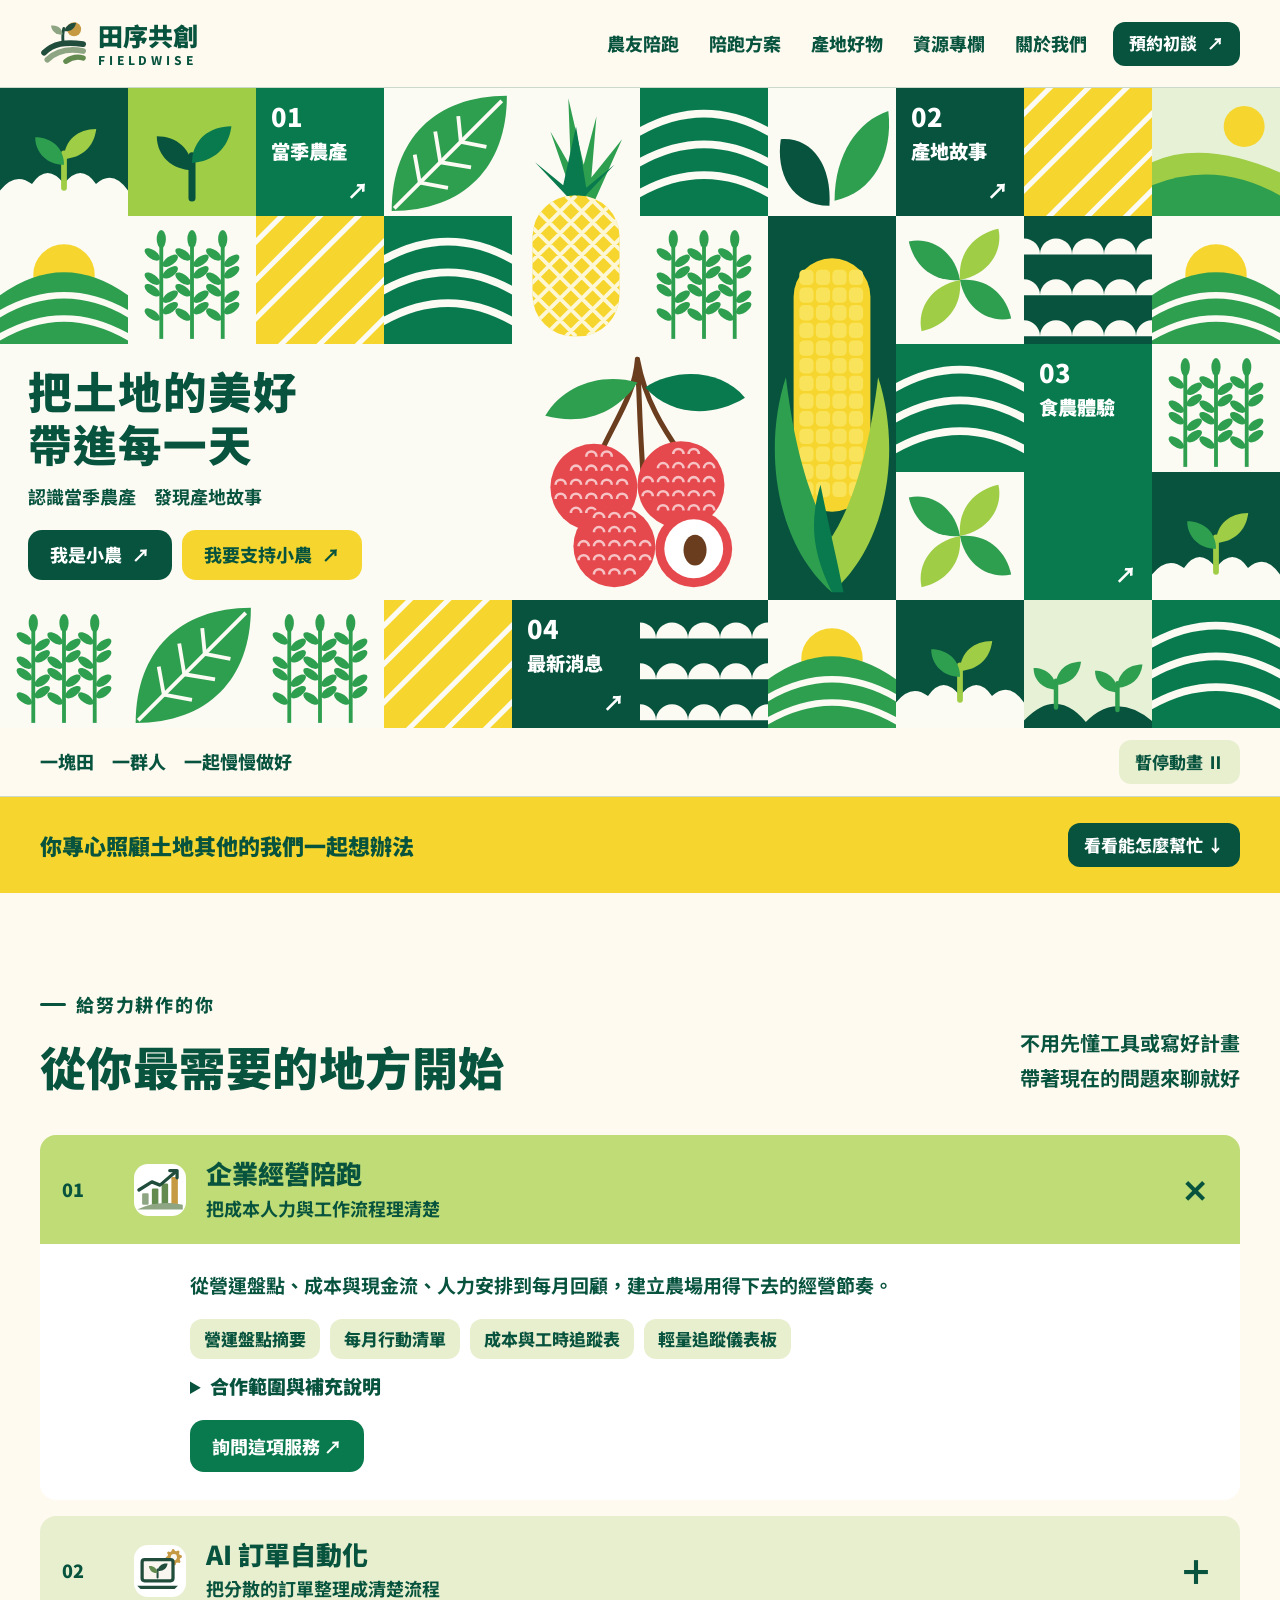
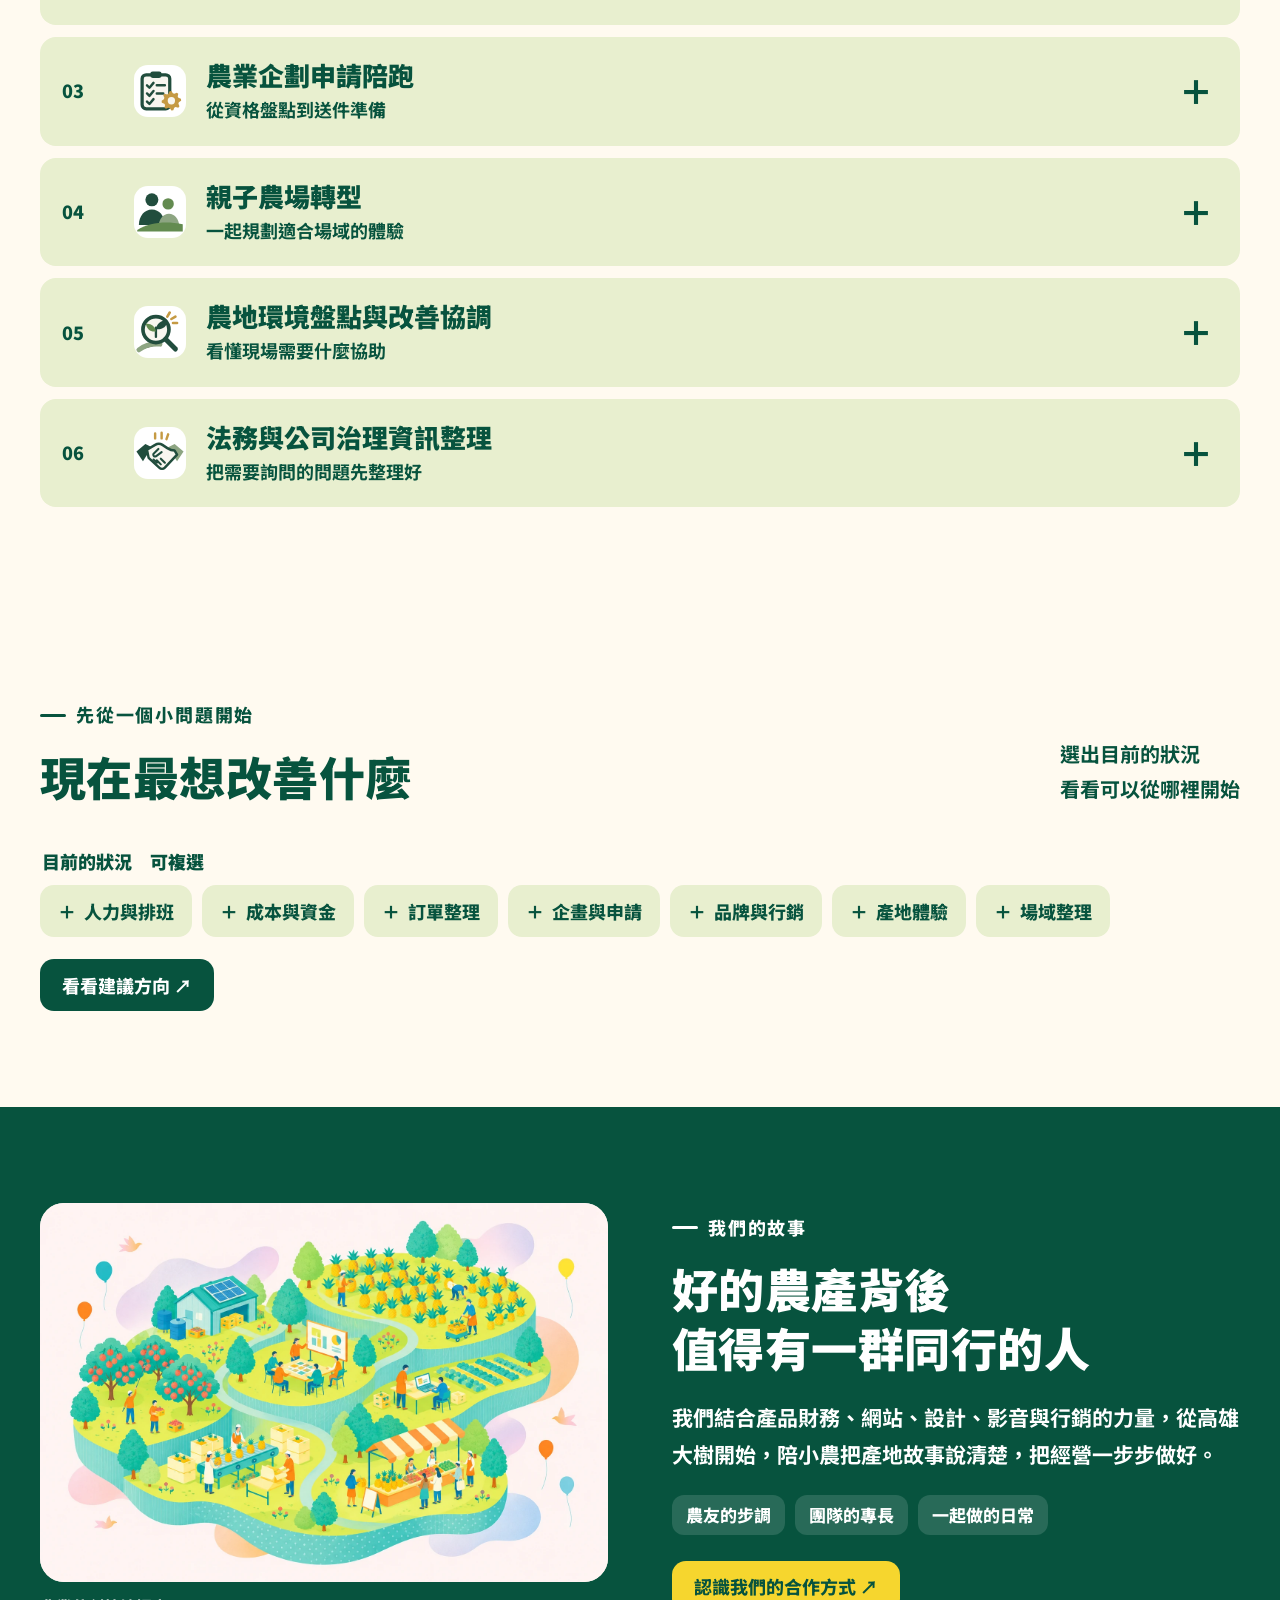
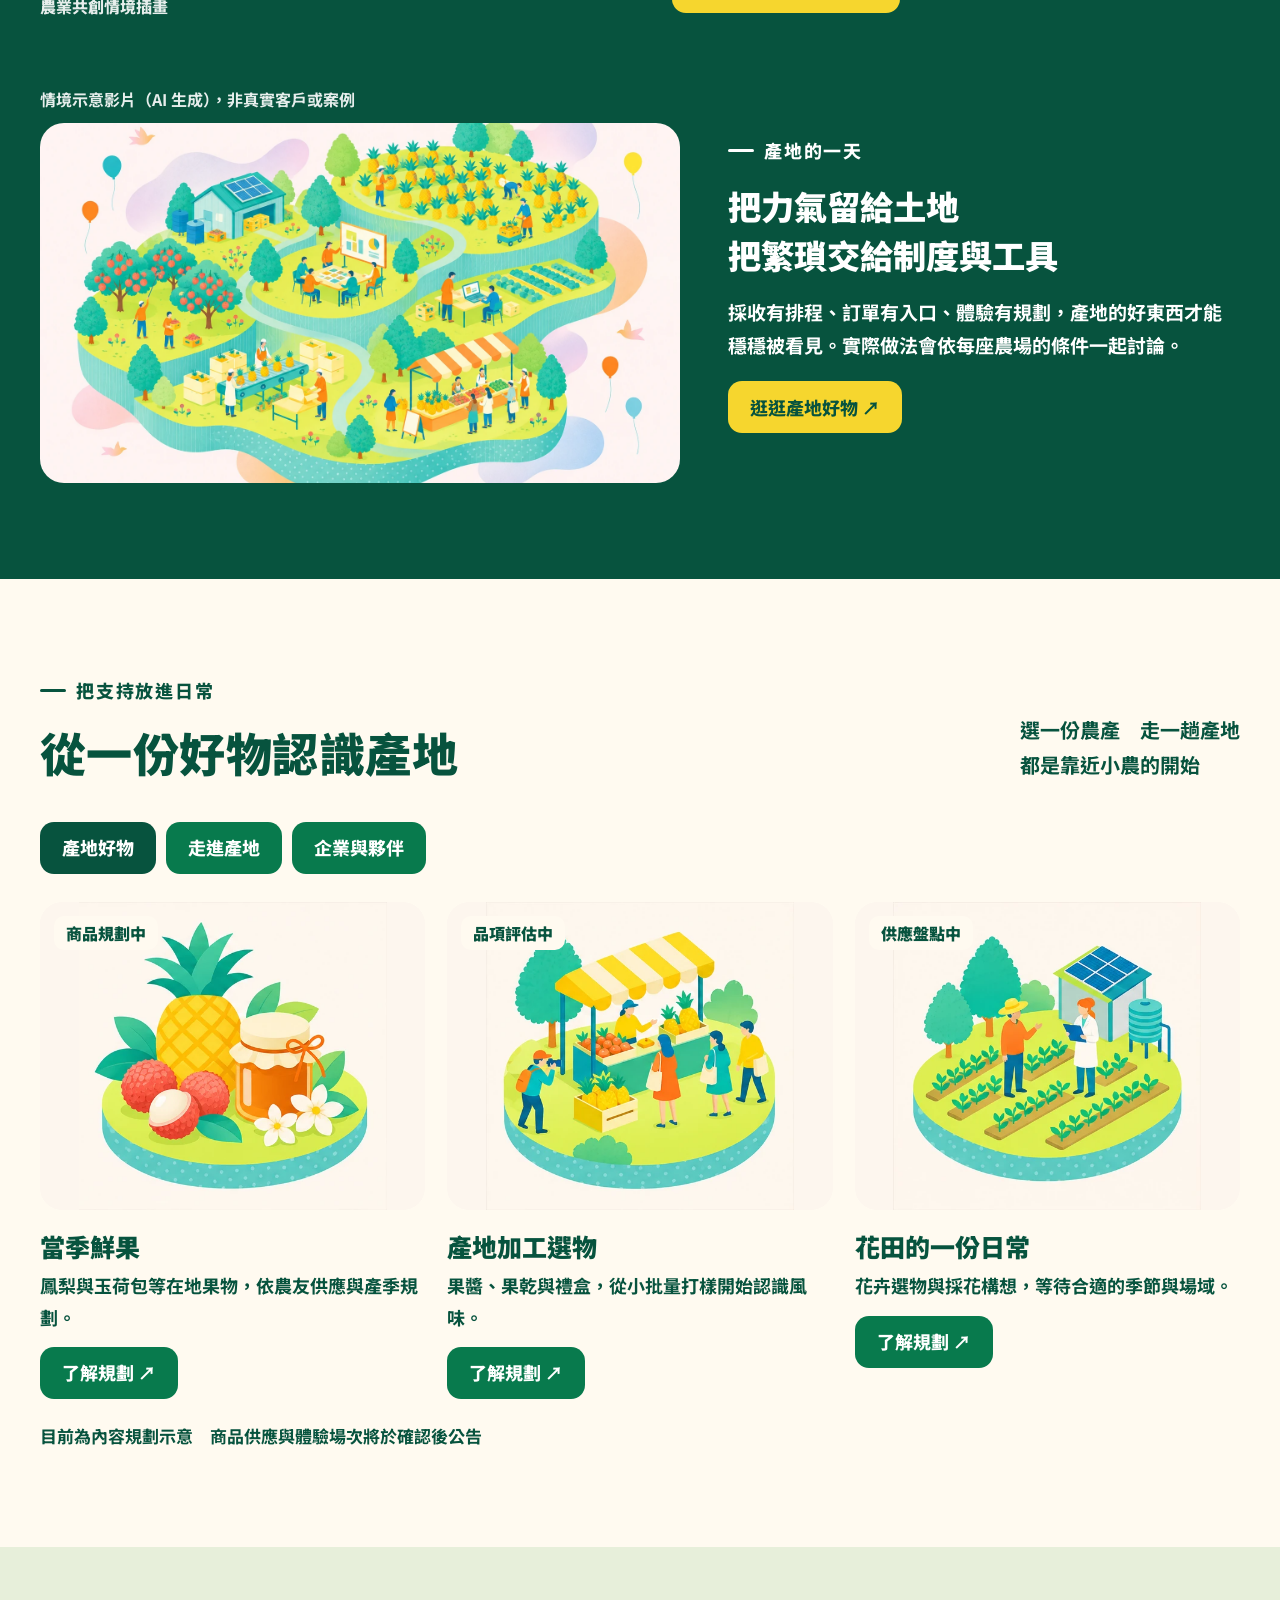
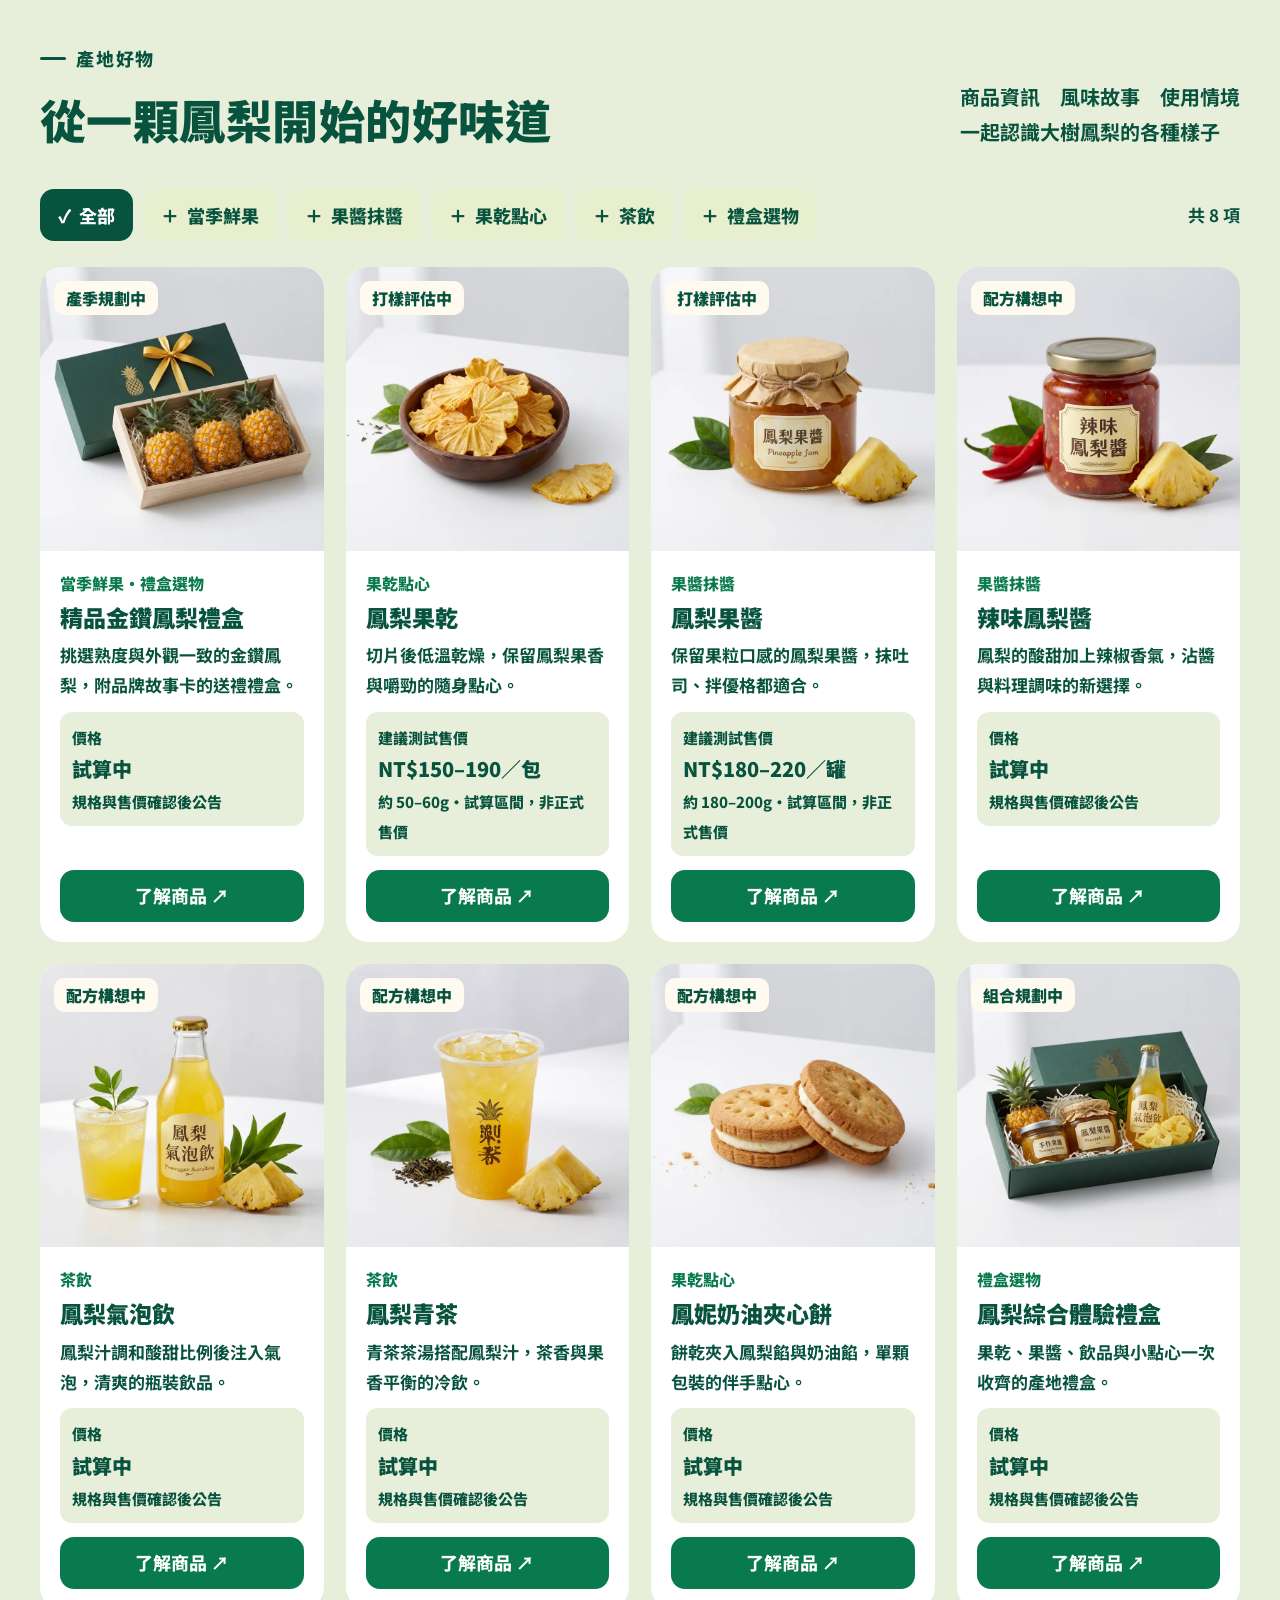
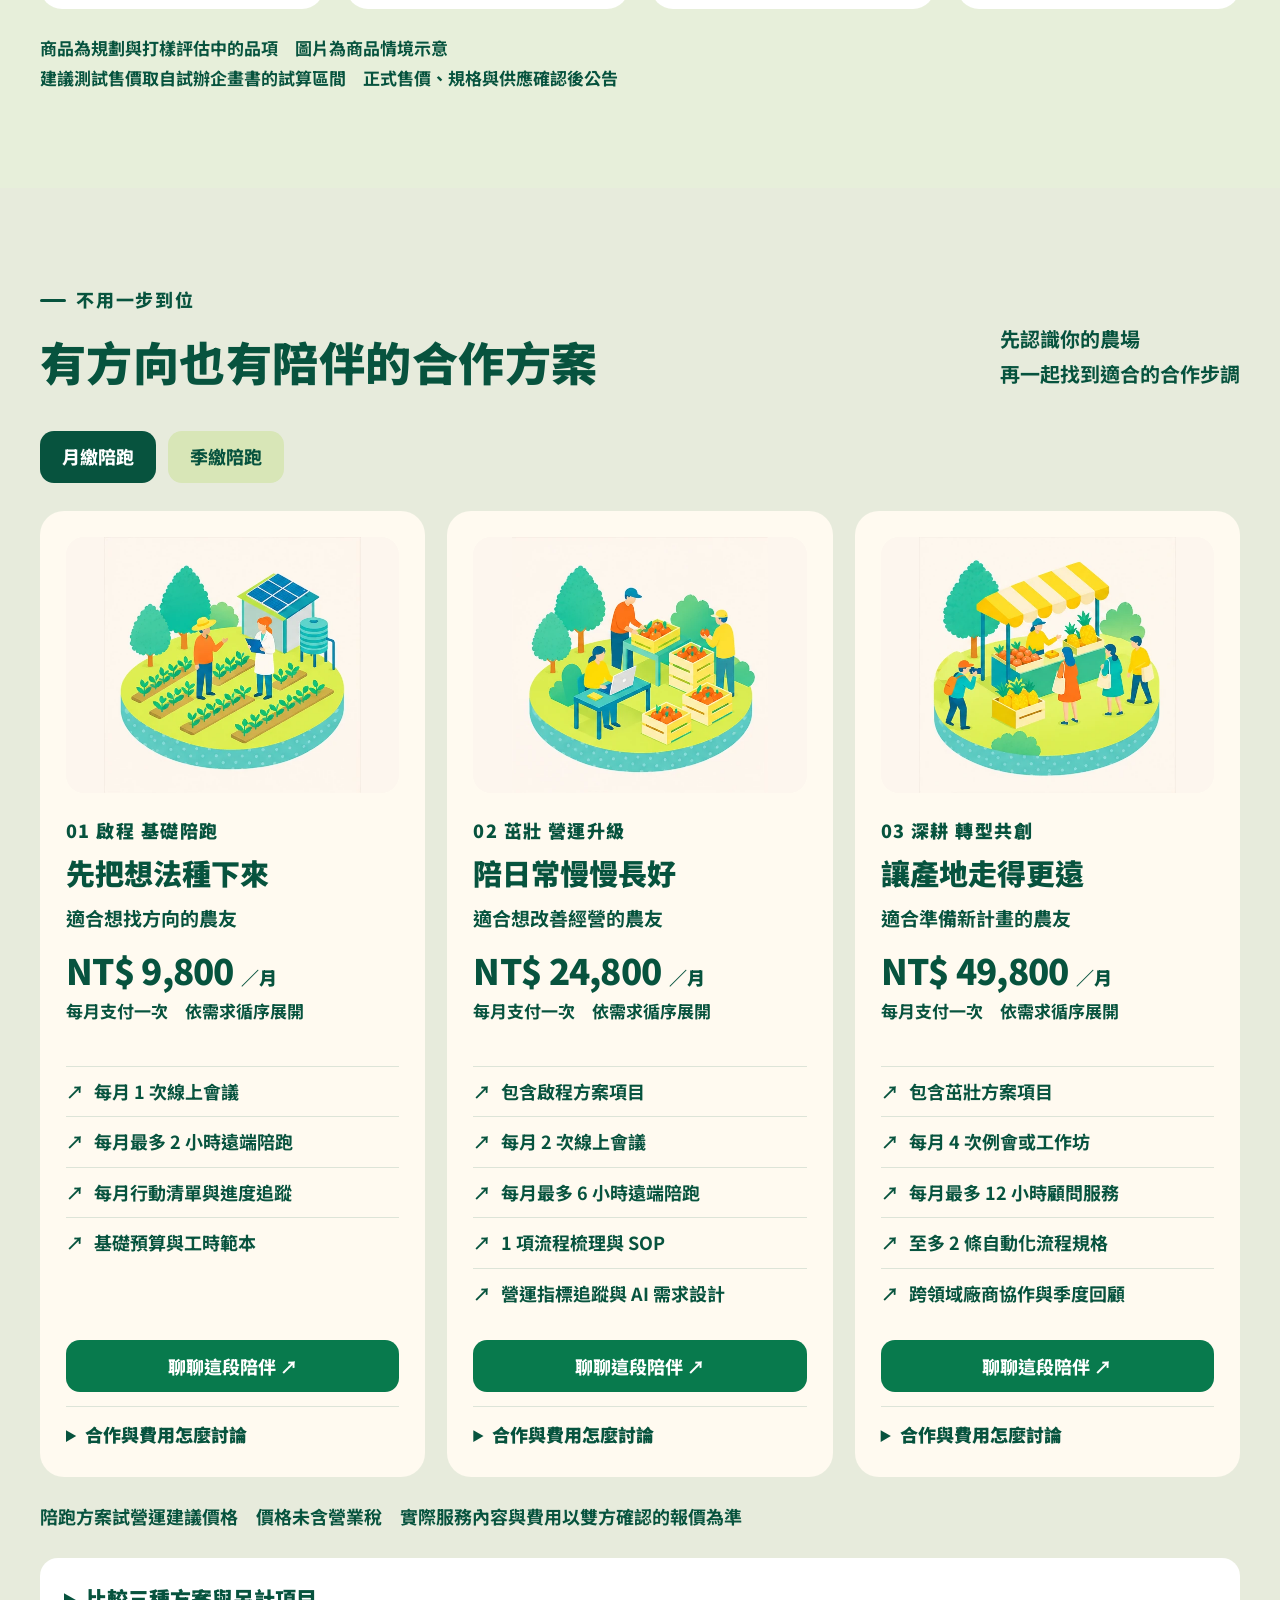
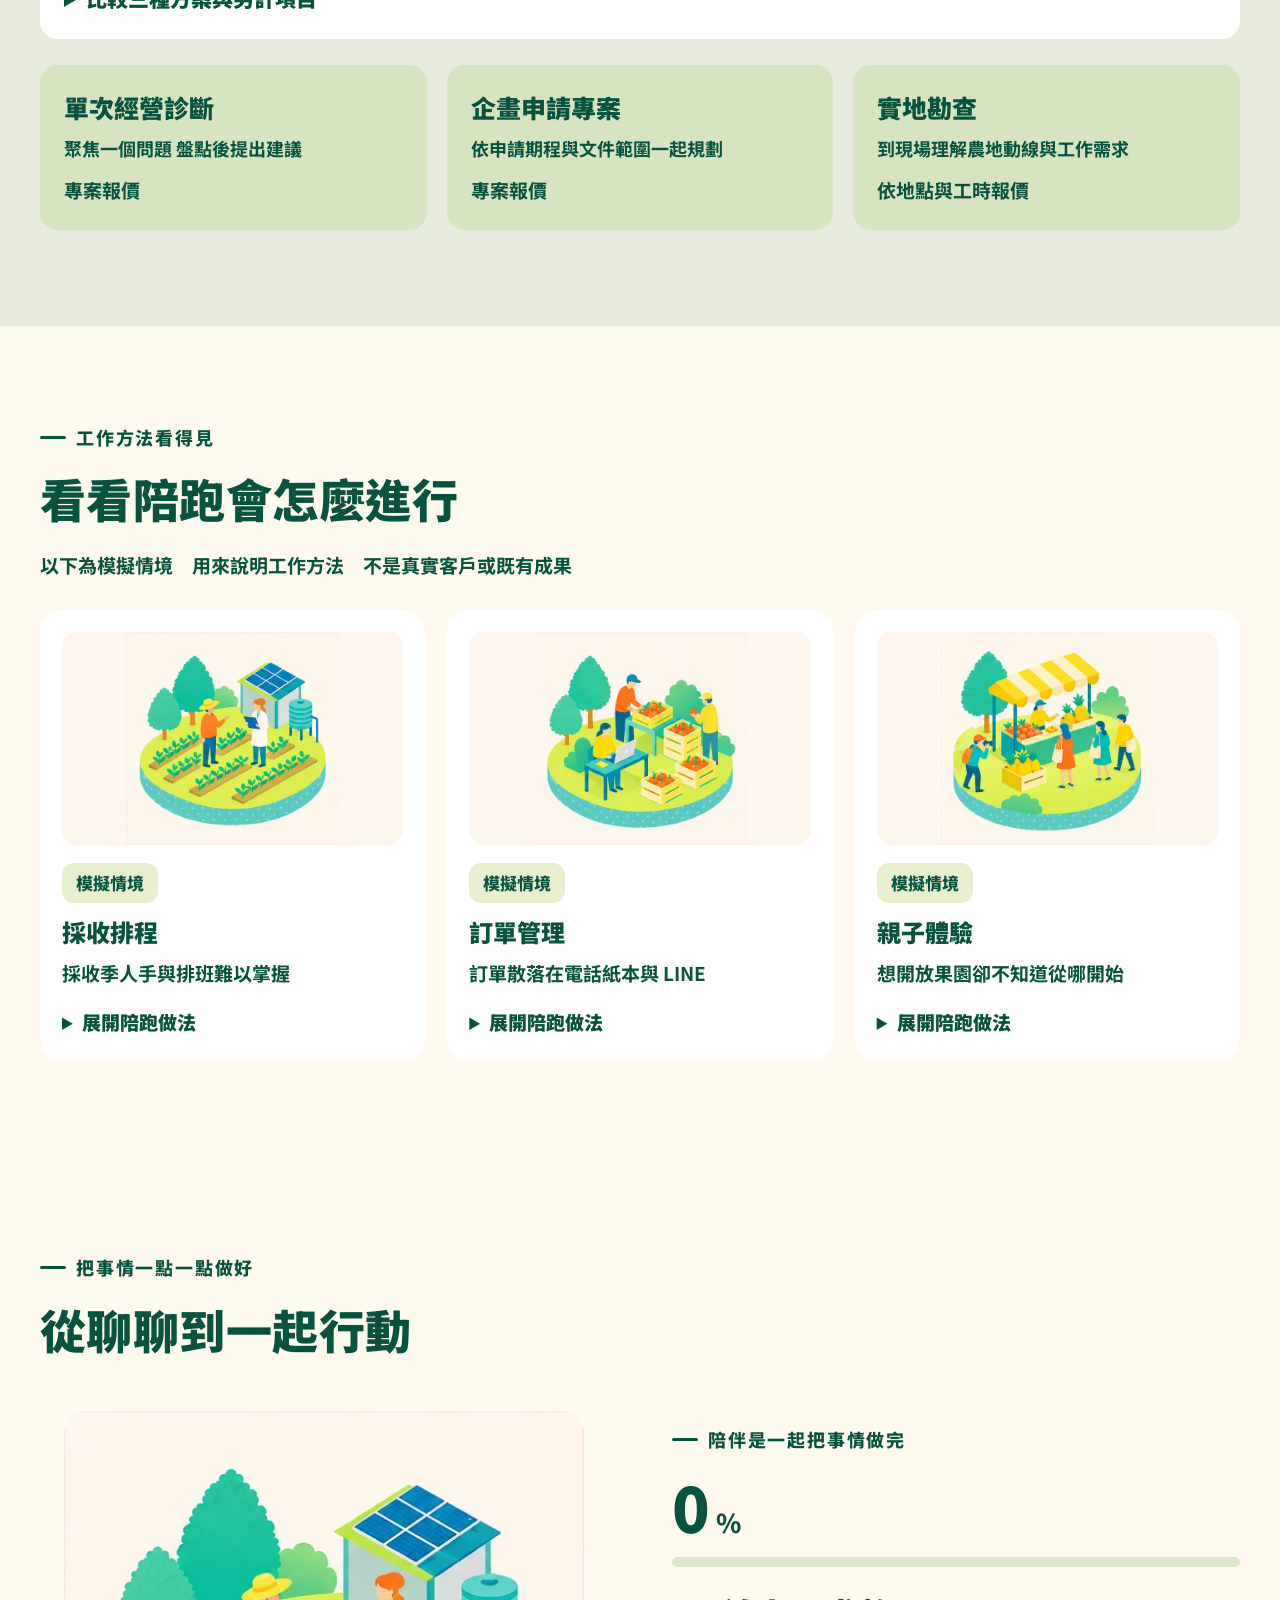
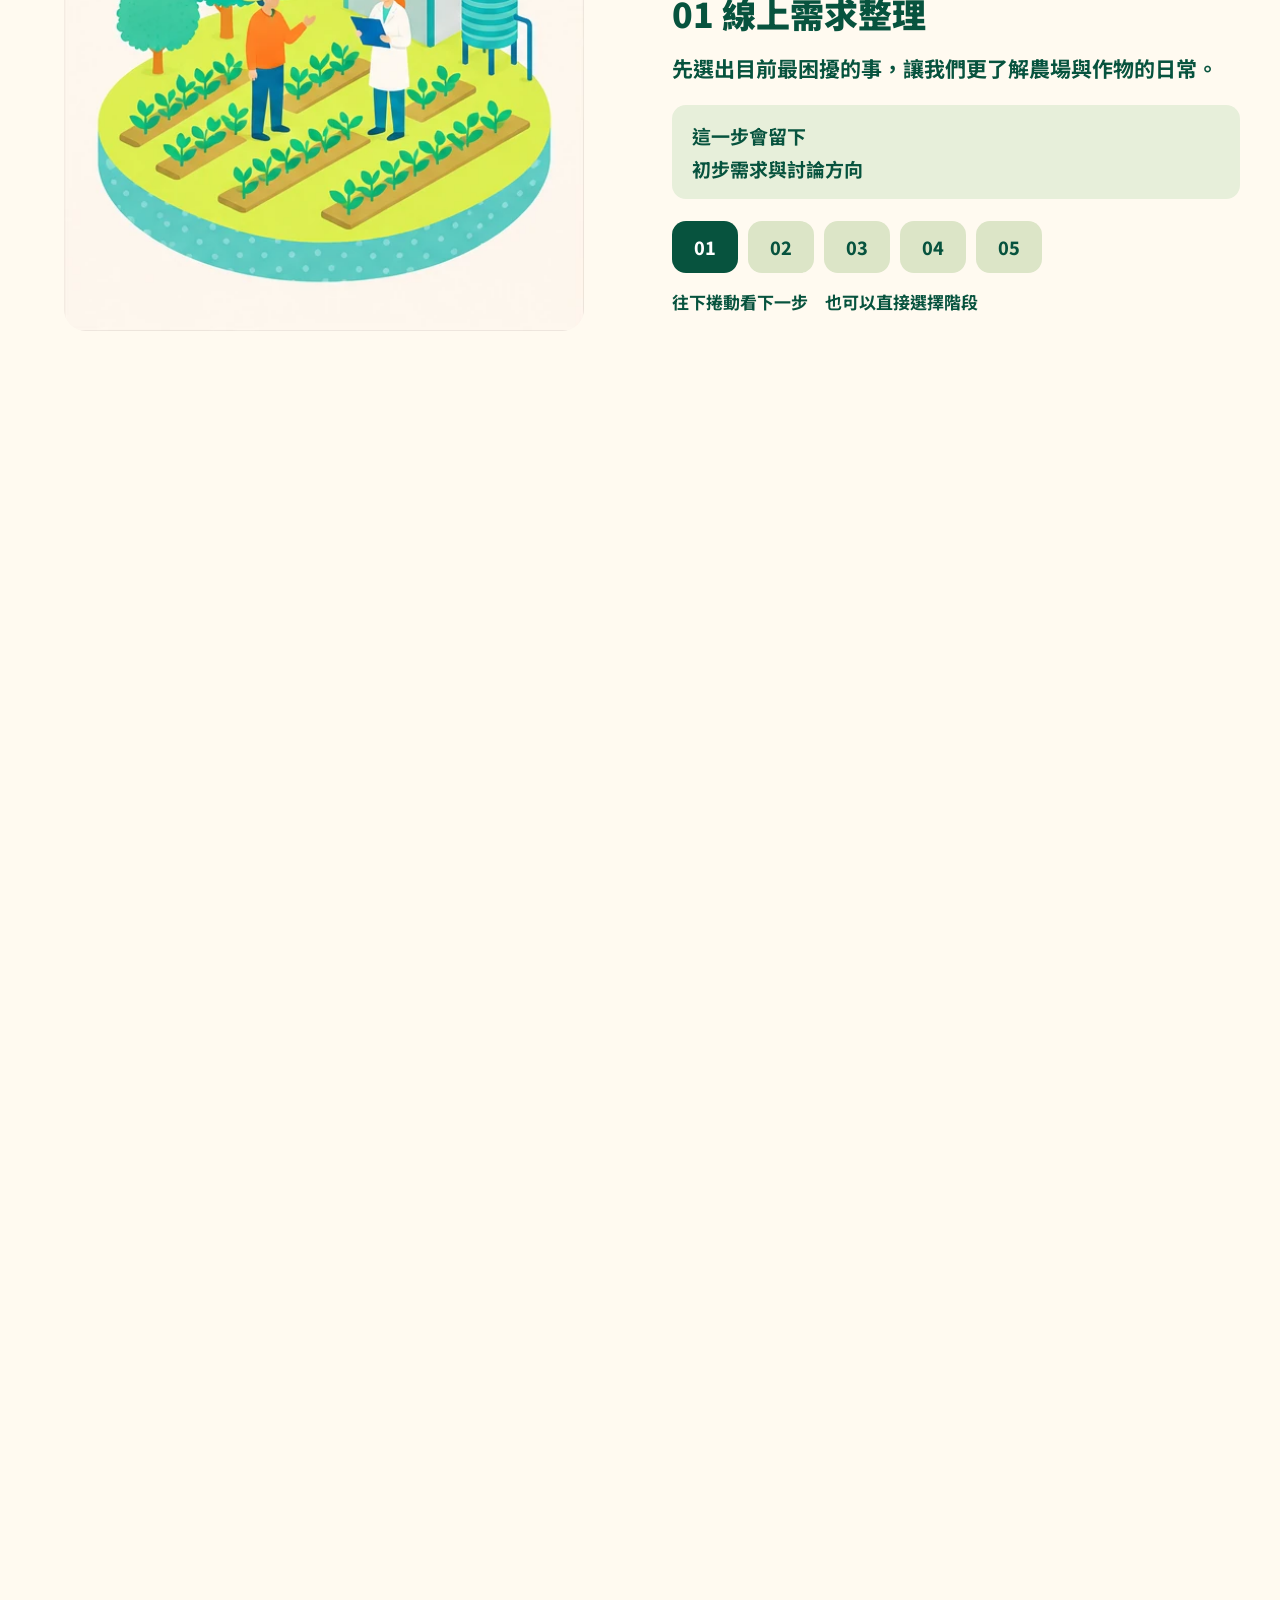
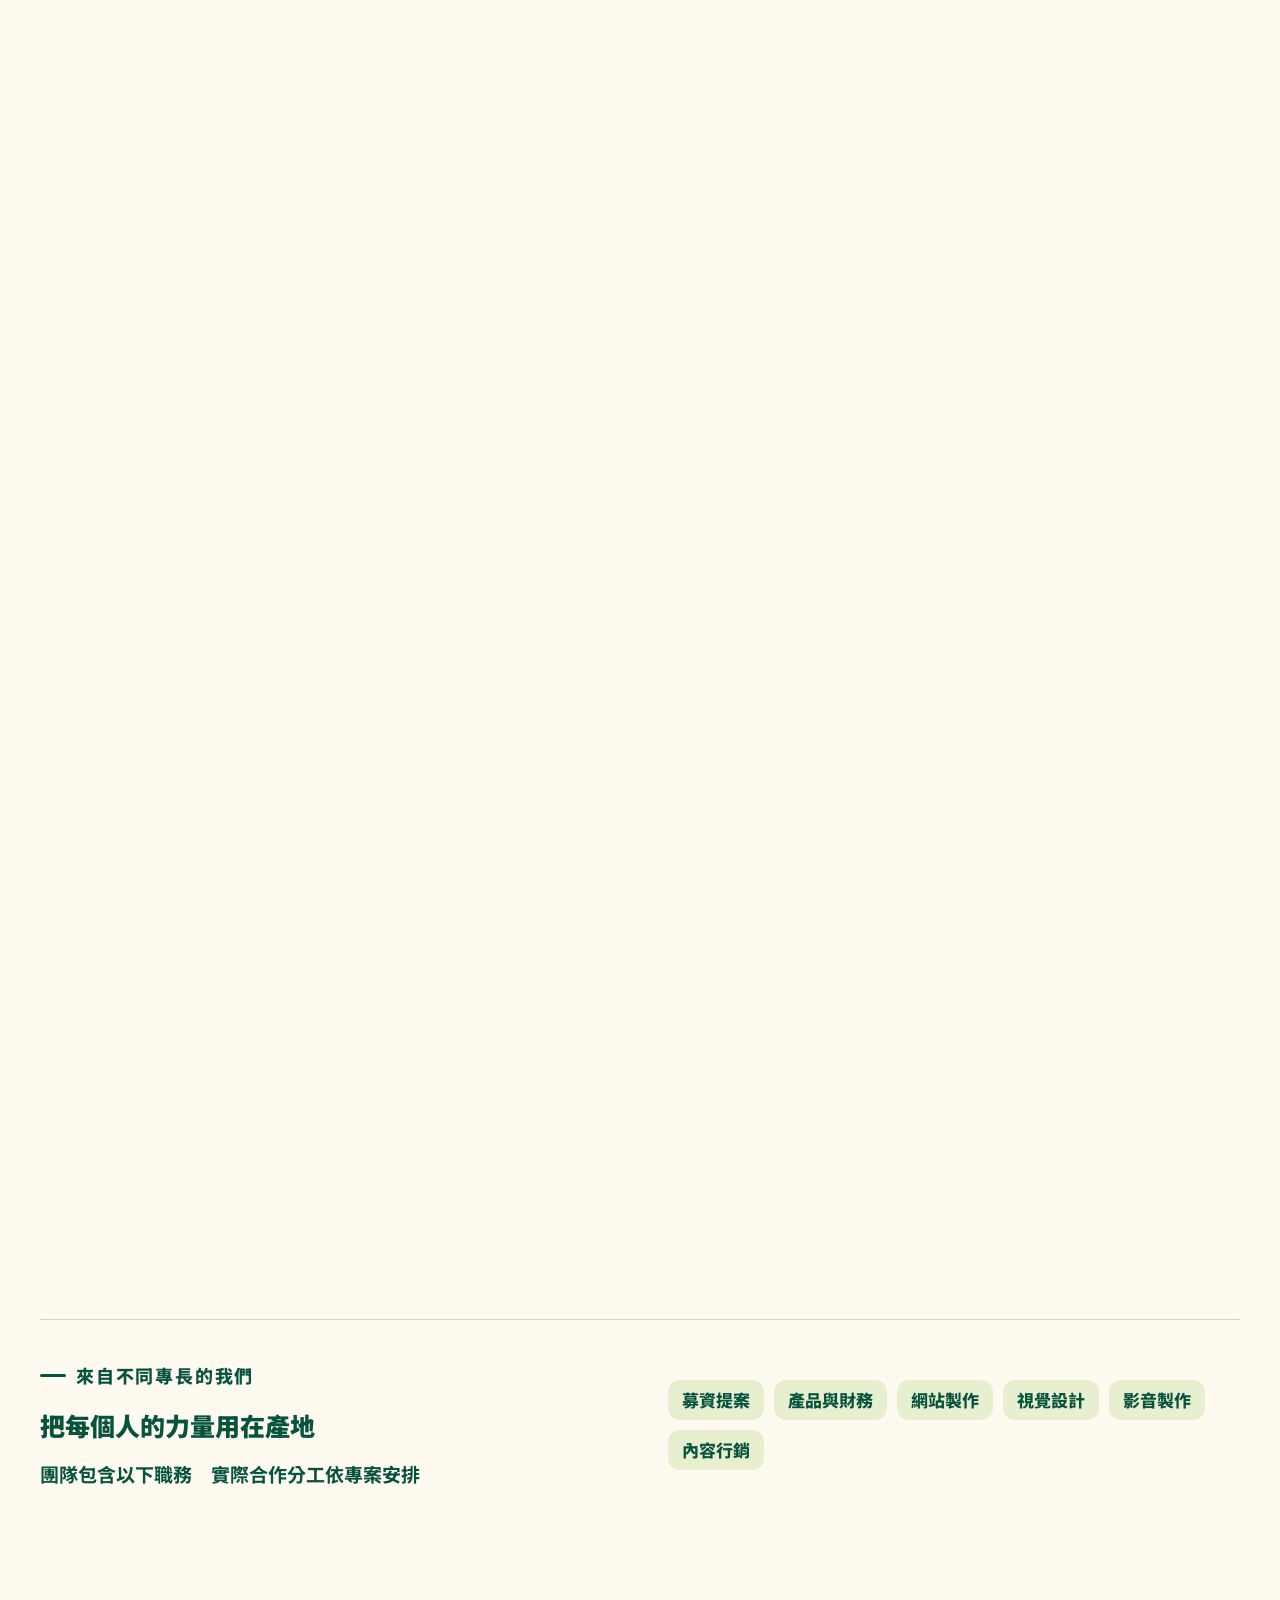
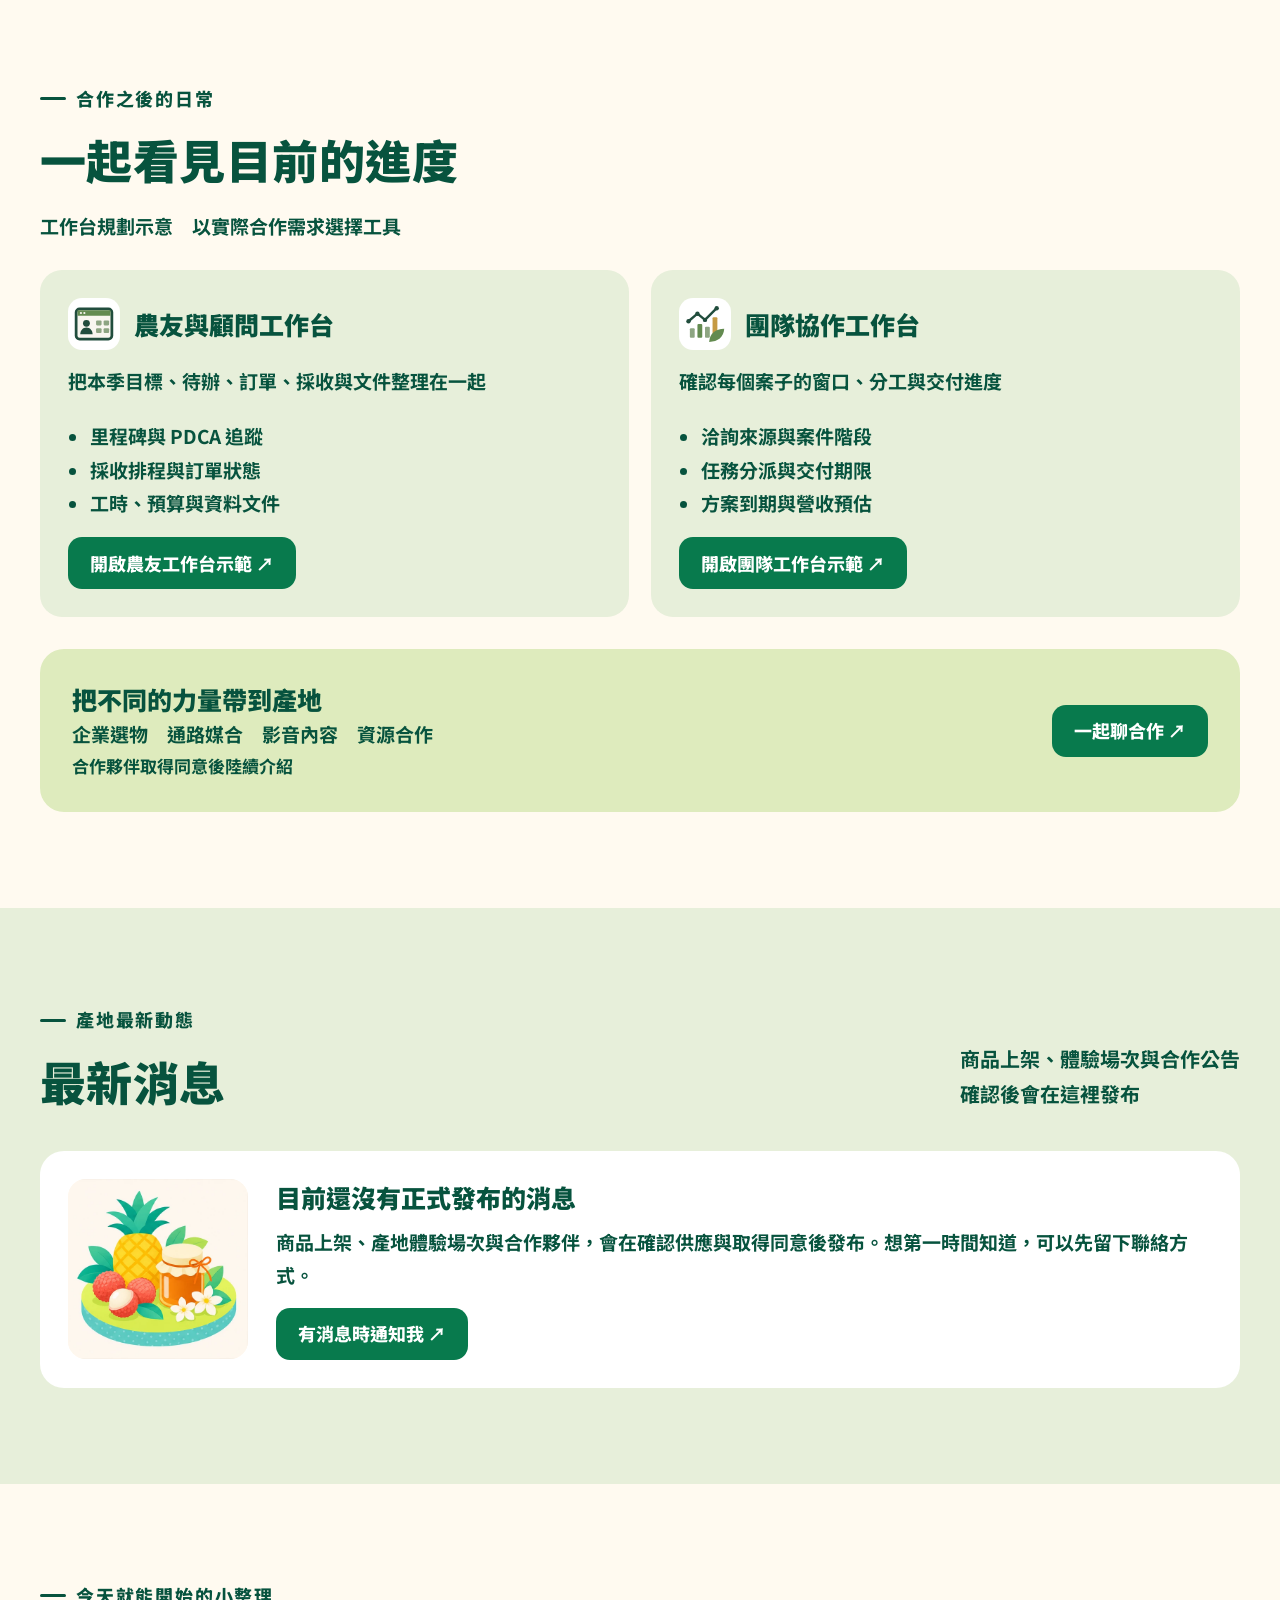
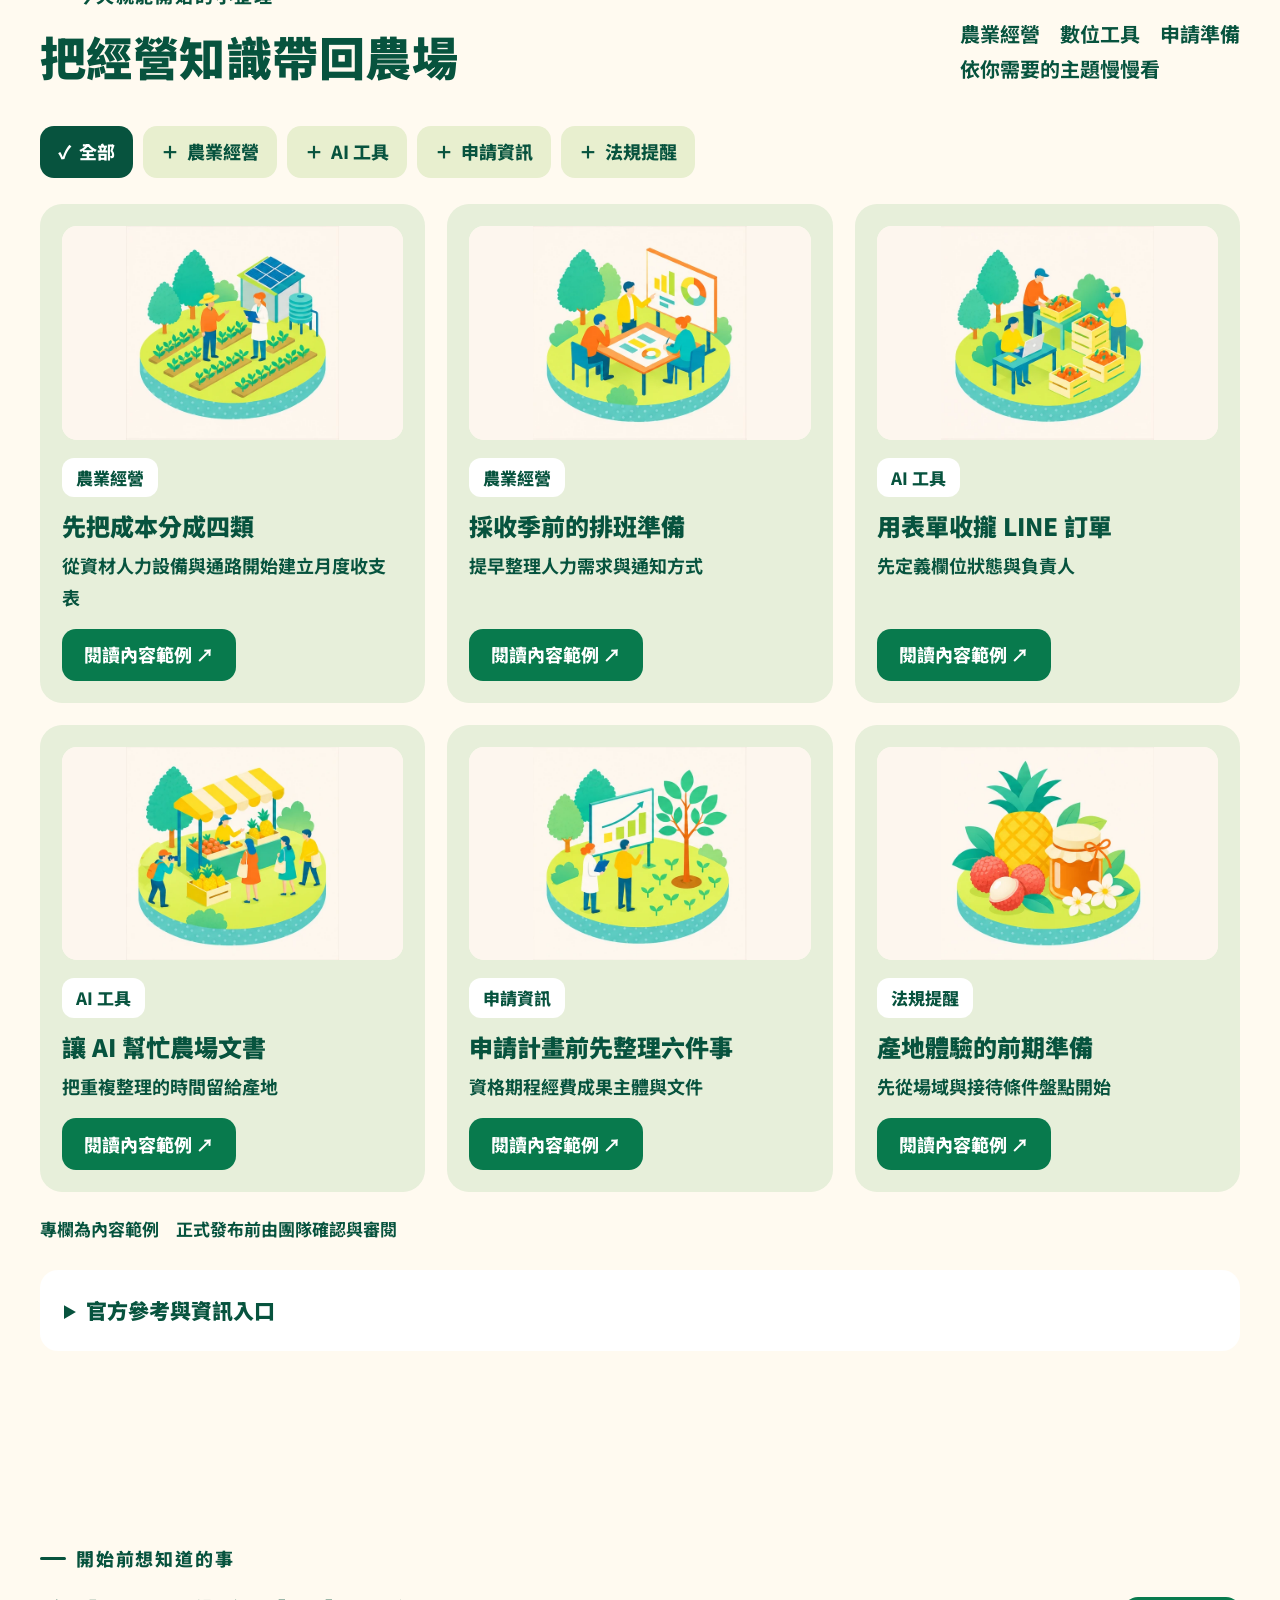
==== site/index.html @ 7e0939b8 "田序共創 FIELDWISE B2B 版（自 fieldwise-web 第四版拆分） Co-Authored-By: Claude Opus 5.5 <noreply@anthropic.com> " ====
<!DOCTYPE html>
<html lang="zh-Hant-TW">
<head>
<meta charset="UTF-8">
<meta name="viewport" content="width=device-width, initial-scale=1">
<title>田序共創｜把土地的美好帶進每一天</title>
<meta name="description" content="田序共創 FIELDWISE 從高雄大樹出發，陪小農整理經營、推廣產地好物，連結產地體驗與企業合作。認識當季農產，發現產地故事。">
<meta name="theme-color" content="#07533e">
<meta property="og:type" content="website">
<meta property="og:locale" content="zh_TW">
<meta property="og:site_name" content="田序共創 FIELDWISE">
<meta property="og:title" content="田序共創｜把土地的美好帶進每一天">
<meta property="og:description" content="認識當季農產 發現產地故事。陪小農整理經營、推廣產地好物。">
<link rel="icon" href="favicon.ico" sizes="any">
<link rel="icon" href="favicon.svg" type="image/svg+xml">
<link rel="apple-touch-icon" href="apple-touch-icon.png">
<link rel="manifest" href="site.webmanifest">
<link rel="preconnect" href="https://fonts.googleapis.com">
<link rel="preconnect" href="https://fonts.gstatic.com" crossorigin>
<link href="https://fonts.googleapis.com/css2?family=Noto+Sans+TC:wght@700;900&display=swap" rel="stylesheet">
<link rel="stylesheet" href="styles.css">
</head>
<body>
<a href="#main" class="skip">跳到主要內容</a>

<header class="site-header">
  <div class="wrap nav">
    <a class="brand" href="#top" data-home aria-label="田序共創 FIELDWISE 回到首頁"><span data-logo></span><span>田序共創<small>FIELDWISE</small></span></a>
    <nav class="nav-links" aria-label="主要導覽">
      <a href="#services">農友陪跑</a>
      <a href="#plans">陪跑方案</a>
      <a href="#products">產地好物</a>
      <a href="#resources">資源專欄</a>
      <a href="#about">關於我們</a>
      <a href="#contact" class="btn solid small">預約初談 <span class="arrow">↗</span></a>
    </nav>
    <button class="btn solid menu-btn" type="button" aria-expanded="false" aria-controls="mobile-nav">選單 ☰</button>
  </div>
</header>
<nav class="mobile-nav" id="mobile-nav" aria-label="手機版導覽"></nav>

<main id="main">
  <div id="home">
    <section class="hero" id="top" aria-labelledby="hero-title">
      <div class="mosaic" id="mosaic"></div>
    </section>
    <div class="hero-bar">
      <div class="wrap">
        <span>一塊田　一群人　一起慢慢做好</span>
        <button class="btn small motion-toggle" type="button" id="motion-toggle" aria-pressed="false">暫停動畫 Ⅱ</button>
      </div>
    </div>
    <div class="intro-strip">
      <div class="wrap">
        <p>你專心照顧土地<br class="m-br">其他的我們一起想辦法</p>
        <a href="#services" class="btn solid small">看看能怎麼幫忙 ↓</a>
      </div>
    </div>

    <section class="section wrap" id="services" aria-labelledby="services-title">
      <div class="section-head">
        <div><div class="eyebrow">給努力耕作的你</div><h2 id="services-title">從你最需要的地方開始</h2></div>
        <p>不用先懂工具或寫好計畫<br>帶著現在的問題來聊就好</p>
      </div>
      <div class="services" id="services-list"></div>
    </section>

    <section class="section wrap" id="diagnosis" aria-labelledby="diagnosis-title">
      <div class="section-head">
        <div><div class="eyebrow">先從一個小問題開始</div><h2 id="diagnosis-title">現在最想改善什麼</h2></div>
        <p>選出目前的狀況<br>看看可以從哪裡開始</p>
      </div>
      <fieldset style="border:0;padding:0;margin:0">
        <legend>目前的狀況　可複選</legend>
        <div class="chips" id="diagnosis-options"></div>
      </fieldset>
      <div style="margin-top:22px"><button class="btn solid" type="button" id="diagnose">看看建議方向 ↗</button></div>
      <div id="diagnosis-result" role="status" aria-live="polite"></div>
    </section>

    <section class="section deep" id="about" aria-labelledby="about-title">
      <div class="wrap">
        <div class="story-grid">
          <div>
            <div class="story-art" id="story-art"></div>
            <span class="art-label">農業共創情境插畫</span>
          </div>
          <div class="story-copy">
            <div class="eyebrow">我們的故事</div>
            <h2 id="about-title">好的農產背後<br>值得有一群同行的人</h2>
            <p>我們結合產品財務、網站、設計、影音與行銷的力量，從高雄大樹開始，陪小農把產地故事說清楚，把經營一步步做好。</p>
            <div class="tags"><span class="tag">農友的步調</span><span class="tag">團隊的專長</span><span class="tag">一起做的日常</span></div>
            <div style="margin-top:26px"><a class="btn yellow" href="#process">認識我們的合作方式 ↗</a></div>
          </div>
        </div>
        <div class="video-block" id="story-video"></div>
      </div>
    </section>

    <section class="section wrap" id="support" aria-labelledby="support-title">
      <div class="section-head">
        <div><div class="eyebrow">把支持放進日常</div><h2 id="support-title">從一份好物認識產地</h2></div>
        <p>選一份農產　走一趟產地<br>都是靠近小農的開始</p>
      </div>
      <div class="tabs" role="tablist" aria-label="支持方式" id="support-tabs">
        <button class="btn" role="tab" id="tab-goods" data-mode="goods" aria-selected="true" aria-controls="support-content">產地好物</button>
        <button class="btn" role="tab" id="tab-trip" data-mode="trip" aria-selected="false" aria-controls="support-content" tabindex="-1">走進產地</button>
        <button class="btn" role="tab" id="tab-partner" data-mode="partner" aria-selected="false" aria-controls="support-content" tabindex="-1">企業與夥伴</button>
      </div>
      <div id="support-content" role="tabpanel" aria-labelledby="tab-goods" tabindex="0"></div>
      <p class="note" style="margin-top:22px">目前為內容規劃示意　商品供應與體驗場次將於確認後公告</p>
    </section>

    <section class="section tint" id="products" aria-labelledby="products-title">
      <div class="wrap">
        <div class="section-head">
          <div><div class="eyebrow">產地好物</div><h2 id="products-title">從一顆鳳梨開始的好味道</h2></div>
          <p>商品資訊　風味故事　使用情境<br>一起認識大樹鳳梨的各種樣子</p>
        </div>
        <div class="products-head">
          <div class="chips" role="group" aria-label="商品分類" id="product-filters"></div>
          <span class="note" id="product-count" aria-live="polite"></span>
        </div>
        <div class="product-grid" id="product-grid"></div>
        <p class="products-note">商品為規劃與打樣評估中的品項　圖片為商品情境示意<br>建議測試售價取自試辦企畫書的試算區間　正式售價、規格與供應確認後公告</p>
      </div>
    </section>

    <section class="section plans tint" id="plans" aria-labelledby="plans-title" style="background:#e7ebdc">
      <div class="wrap">
        <div class="section-head">
          <div><div class="eyebrow">不用一步到位</div><h2 id="plans-title">有方向也有陪伴的合作方案</h2></div>
          <p>先認識你的農場<br>再一起找到適合的合作步調</p>
        </div>
        <div class="billing" role="group" aria-label="付款週期">
          <button class="btn" type="button" data-billing="month" aria-pressed="true">月繳陪跑</button>
          <button class="btn" type="button" data-billing="quarter" aria-pressed="false">季繳陪跑</button>
        </div>
        <div class="plan-grid" id="plan-grid"></div>
        <p class="plan-note">陪跑方案試營運建議價格　價格未含營業稅　實際服務內容與費用以雙方確認的報價為準</p>
        <details class="compare" id="compare"></details>
        <div class="project-options">
          <article class="project-option"><h3>單次經營診斷</h3><p>聚焦一個問題 盤點後提出建議</p><strong>專案報價</strong></article>
          <article class="project-option"><h3>企畫申請專案</h3><p>依申請期程與文件範圍一起規劃</p><strong>專案報價</strong></article>
          <article class="project-option"><h3>實地勘查</h3><p>到現場理解農地動線與工作需求</p><strong>依地點與工時報價</strong></article>
        </div>
      </div>
    </section>

    <section class="section" id="cases" aria-labelledby="cases-title">
      <div class="wrap">
        <div class="eyebrow">工作方法看得見</div>
        <h2 id="cases-title">看看陪跑會怎麼進行</h2>
        <p style="margin:20px 0 28px">以下為模擬情境　用來說明工作方法　不是真實客戶或既有成果</p>
        <div class="grid-3" id="case-grid"></div>
      </div>
    </section>

    <section class="section wrap" id="process" aria-labelledby="process-title">
      <div class="eyebrow">把事情一點一點做好</div>
      <h2 id="process-title">從聊聊到一起行動</h2>
      <div class="process-story" id="process-story">
        <div class="process-pin">
          <div class="process-scene" id="flow-art"></div>
          <div>
            <div class="eyebrow">陪伴是一起把事情做完</div>
            <div class="process-counter"><span id="flow-percent">0</span><small> %</small></div>
            <div class="progress-track"><div class="progress-bar" id="flow-bar" role="progressbar" aria-label="合作流程進度" aria-valuemin="0" aria-valuemax="100" aria-valuenow="0"></div></div>
            <h3 class="flow-title" id="flow-title"></h3>
            <p class="flow-copy" id="flow-copy"></p>
            <div class="deliverable">這一步會留下<br><span id="flow-output"></span></div>
            <div class="flow-controls" id="flow-controls" aria-label="合作流程階段"></div>
            <p class="process-hint">往下捲動看下一步　也可以直接選擇階段</p>
          </div>
        </div>
      </div>
      <div class="teamline">
        <div>
          <div class="eyebrow">來自不同專長的我們</div>
          <h3>把每個人的力量用在產地</h3>
          <p>團隊包含以下職務　實際合作分工依專案安排</p>
        </div>
        <div class="tags" style="align-content:center"><span class="tag">募資提案</span><span class="tag">產品與財務</span><span class="tag">網站製作</span><span class="tag">視覺設計</span><span class="tag">影音製作</span><span class="tag">內容行銷</span></div>
      </div>
    </section>

    <section class="section wrap" id="workspace" aria-labelledby="workspace-title">
      <div class="eyebrow">合作之後的日常</div>
      <h2 id="workspace-title">一起看見目前的進度</h2>
      <p style="margin:20px 0 28px">工作台規劃示意　以實際合作需求選擇工具</p>
      <div class="grid-2" id="workspace-grid"></div>
      <div class="partner-banner">
        <div><h3>把不同的力量帶到產地</h3><p>企業選物　通路媒合　影音內容　資源合作</p><p class="note">合作夥伴取得同意後陸續介紹</p></div>
        <a class="btn" href="#contact" data-topic="企業合作與贊助" data-note="我想聊聊企業合作或贊助">一起聊合作 ↗</a>
      </div>
    </section>

    <section class="section tint" id="news" aria-labelledby="news-title">
      <div class="wrap">
        <div class="section-head">
          <div><div class="eyebrow">產地最新動態</div><h2 id="news-title">最新消息</h2></div>
          <p>商品上架、體驗場次與合作公告<br>確認後會在這裡發布</p>
        </div>
        <div class="news-empty" id="news-empty"></div>
      </div>
    </section>

    <section class="section wrap" id="resources" aria-labelledby="resources-title">
      <div class="section-head">
        <div><div class="eyebrow">今天就能開始的小整理</div><h2 id="resources-title">把經營知識帶回農場</h2></div>
        <p>農業經營　數位工具　申請準備<br>依你需要的主題慢慢看</p>
      </div>
      <div class="chips" role="group" aria-label="專欄分類" id="resource-filters" style="margin-bottom:26px"></div>
      <div class="grid-3" id="resource-grid"></div>
      <p class="note" style="margin-top:22px">專欄為內容範例　正式發布前由團隊確認與審閱</p>
      <details class="compare" id="official"></details>
    </section>

    <section class="section wrap" id="faq" aria-labelledby="faq-title">
      <div class="section-head">
        <div><div class="eyebrow">開始前想知道的事</div><h2 id="faq-title">有疑問我們慢慢說</h2></div>
        <button class="btn" type="button" id="all-faq" aria-expanded="false">全部展開</button>
      </div>
      <div class="faq-list" id="faq-list"></div>
    </section>

    <section class="section contact" id="contact" aria-labelledby="contact-title">
      <div class="wrap contact-grid">
        <div class="contact-copy">
          <div class="eyebrow">一起種下新的可能</div>
          <h2 id="contact-title">有想法就來聊聊</h2>
          <p>想改善農場經營<br>想詢問商品或體驗<br>或想和我們一起支持小農</p>
          <p>先把想法整理下來<br>不用一次說得很完整</p>
          <div class="contact-info" id="contact-info"></div>
          <div class="contact-art" id="contact-art"></div>
        </div>
        <div id="contact-form-wrap"></div>
      </div>
    </section>
  </div>

  <div id="view" hidden></div>
</main>

<footer class="site-footer" id="footer"></footer>

<dialog id="detail" aria-labelledby="detail-title">
  <button class="close" type="button" aria-label="關閉">×</button>
  <div class="eyebrow" id="detail-kicker">先認識再出發</div>
  <h2 id="detail-title"></h2>
  <div class="dialog-body" id="detail-body"></div>
  <div class="dialog-actions" id="detail-actions"></div>
</dialog>
<div class="toast-region" id="toasts" role="status" aria-live="polite"></div>

<!--SCRIPTS-->
<script src="js/data.js"></script>
<script src="js/icons.js"></script>
<script src="js/mosaic.js"></script>
<script src="js/app.js"></script>
<script src="js/contact.js"></script>
<script src="js/views.js"></script>
<!--/SCRIPTS-->
</body>
</html>
---- site/styles.css ----
/* 田序共創 FIELDWISE｜第四版樣式
 * 以交接包第三版（website/index.html）的最終視覺規範整併而成：
 * 深葉綠、主綠、嫩綠、農產黃、暖橘、暖白；粗黑體內文；實色圓角按鈕；正方形拼磚。 */

:root {
  --ink: #07533e;        /* 深葉綠：主要文字、深色區塊 */
  --green: #087a4d;      /* 主綠：按鈕、入口拼磚 */
  --leaf: #2e9e4f;       /* 亮葉綠：拼磚圖案 */
  --mint: #bfdc76;       /* 嫩綠：選取、強調底 */
  --lime: #9fcd45;
  --pale: #e8efcf;       /* 淺綠：未選取按鍵、卡片底 */
  --pale-2: #e1ebce;
  --pale-3: #e7efda;
  --yellow: #f6d62e;     /* 農產黃 */
  --orange: #ef8645;     /* 暖橘：焦點框、警示 */
  --berry: #e5484d;      /* 荔枝紅（僅插圖） */
  --paper: #fffaf0;      /* 暖白底 */
  --cream: #fbfaf3;
  --white: #ffffff;
  --danger: #b3261e;
  --line: #07533e33;
  --wrap: 1200px;
  --gutter: 32px;
  --header-h: 88px;
  --font: "Microsoft JhengHei", "微軟正黑體", "PingFang TC", "Noto Sans TC", "Noto Sans CJK TC", sans-serif;
}

* { box-sizing: border-box; }
html { scroll-behavior: smooth; scroll-padding-top: calc(var(--header-h) + 16px); -webkit-text-size-adjust: 100%; }
body {
  margin: 0;
  background: var(--paper);
  color: var(--ink);
  font-family: var(--font);
  font-size: 19px;
  line-height: 1.75;
  font-weight: 700;
  overflow-x: clip;
}
button, input, select, textarea { font: inherit; color: inherit; }
button { cursor: pointer; }
a { color: inherit; text-decoration: none; }
img { max-width: 100%; display: block; }
h1, h2, h3, h4, p { margin: 0; }
h1, h2 { font-weight: 900; letter-spacing: .01em; line-height: 1.28; }
h2 { font-size: clamp(34px, 3.6vw, 50px); }
h3 { font-size: 25px; line-height: 1.45; font-weight: 900; }
small { font-size: 17px; font-weight: 800; }
:focus-visible { outline: 3px solid var(--orange); outline-offset: 4px; border-radius: 6px; }
[hidden] { display: none !important; }
.m-br { display: none; }
.sr-only { position: absolute; width: 1px; height: 1px; overflow: hidden; clip: rect(0 0 0 0); white-space: nowrap; }

.wrap { width: min(var(--wrap), calc(100% - var(--gutter) * 2)); margin-inline: auto; }
.skip { position: absolute; left: 12px; top: -80px; z-index: 100; background: var(--white); padding: 10px 16px; border-radius: 12px; }
.skip:focus { top: 12px; }

/* ---------- 按鈕：實色圓角矩形 ---------- */
.btn {
  display: inline-flex; align-items: center; justify-content: center; gap: 10px;
  min-height: 52px; padding: 12px 22px;
  border: 0; border-radius: 14px;
  background: var(--green); color: var(--white);
  font-weight: 800; font-size: 18px; line-height: 1.3; text-align: center;
  transition: background-color .18s, color .18s, transform .18s;
}
.btn:hover { background: var(--mint); color: var(--ink); }
.btn:active { transform: translateY(1px); }
.btn.solid { background: var(--ink); color: var(--white); }
.btn.solid:hover { background: var(--mint); color: var(--ink); }
.btn.yellow { background: var(--yellow); color: var(--ink); }
.btn.yellow:hover { background: var(--mint); }
.btn.soft { background: var(--pale); color: var(--ink); }
.btn.soft:hover { background: var(--mint); }
.btn.small { min-height: 44px; padding: 8px 16px; font-size: 17px; border-radius: 12px; }
.btn[aria-pressed="true"], .btn[aria-selected="true"], .btn[aria-current="step"] { background: var(--ink); color: var(--white); }
.btn[disabled] { opacity: .55; cursor: not-allowed; }
.arrow { font-weight: 900; }

/* ---------- 頁首 ---------- */
header.site-header { position: sticky; top: 0; z-index: 40; height: var(--header-h); background: var(--paper); border-bottom: 1px solid var(--line); }
.nav { height: 100%; display: flex; align-items: center; justify-content: space-between; gap: 20px; }
.brand { display: flex; align-items: center; gap: 12px; font-weight: 900; font-size: 25px; line-height: 1.2; }
.brand svg { width: 46px; height: 46px; flex-shrink: 0; }
.brand small { display: block; font-size: 12px; letter-spacing: .32em; margin-top: 3px; font-weight: 800; }
.nav-links { display: flex; align-items: center; gap: 6px; }
.nav-links a:not(.btn) { padding: 10px 12px; border-radius: 12px; font-size: 18px; font-weight: 800; }
.nav-links a:not(.btn):hover, .nav-links a[aria-current="true"] { background: var(--pale); }
.nav-links .btn { margin-left: 8px; }
.menu-btn { display: none; }
.mobile-nav { display: none; }

/* ---------- 共用區塊 ---------- */
.section { padding: 96px 0; }
.section.tint { background: var(--pale-3); }
.section.deep { background: var(--ink); color: var(--white); }
.section-head { display: flex; justify-content: space-between; align-items: end; gap: 32px; margin-bottom: 40px; }
.section-head p { max-width: 440px; font-size: 20px; }
.eyebrow { display: flex; align-items: center; gap: 10px; margin-bottom: 16px; font-size: 18px; font-weight: 800; letter-spacing: .1em; }
.eyebrow::before { content: ""; width: 26px; height: 3px; background: currentColor; border-radius: 3px; }
.lead { font-size: 21px; }
.note { font-size: 17px; }
.tag { display: inline-flex; align-items: center; gap: 6px; padding: 5px 14px; border-radius: 12px; background: var(--pale); color: var(--ink); font-size: 17px; font-weight: 800; }
.tag.yellow { background: var(--yellow); }
.tag.white { background: var(--white); }
.tags { display: flex; flex-wrap: wrap; gap: 10px; }
.card { background: var(--white); border-radius: 22px; padding: 26px; }
.grid-3 { display: grid; grid-template-columns: repeat(3, minmax(0, 1fr)); gap: 22px; }
.grid-2 { display: grid; grid-template-columns: repeat(2, minmax(0, 1fr)); gap: 22px; }
.sprite-art { position: relative; aspect-ratio: 1; min-width: 0; overflow: hidden; display: flex; justify-content: center; align-items: center; background: #fdf6ee; }
/* 只顯示六格插圖中的一格：保持正方形，不拉伸、不露出相鄰格 */
.sprite-art svg { display: block; height: 100%; width: auto; max-width: 100%; aspect-ratio: 1; overflow: hidden; }
.scene-drift svg { animation: sceneDrift 8s ease-in-out infinite; transform-origin: center; }
@keyframes sceneDrift { 0%, 100% { transform: scale(1); } 50% { transform: scale(1.025); } }

/* ---------- 首頁拼磚 ---------- */
.hero { position: relative; background: var(--ink); }
.mosaic {
  --cols: 8; --cell: 160px;
  display: grid;
  grid-template-columns: repeat(var(--cols), var(--cell));
  grid-auto-rows: var(--cell);
  width: 100%;
  justify-content: center;
}
.tile { position: relative; perspective: 900px; min-width: 0; }
.tile-inner { position: absolute; inset: 0; transform-style: preserve-3d; transition: transform .8s ease; }
.tile.flipped .tile-inner { transform: rotateY(180deg); }
.face { position: absolute; inset: 0; backface-visibility: hidden; -webkit-backface-visibility: hidden; display: block; overflow: hidden; }
.face.back { transform: rotateY(180deg); }
.face svg, .feature svg { display: block; width: 100%; height: 100%; }
.feature { position: relative; overflow: hidden; min-width: 0; }
.entry {
  display: flex; flex-direction: column; justify-content: space-between;
  padding: calc(var(--cell) * .12);
  background: var(--green); color: var(--white);
  font-weight: 900; transition: background-color .2s;
}
.entry:nth-of-type(even) { background: var(--ink); }
.entry .num { display: block; font-size: calc(var(--cell) * .2); line-height: 1; margin-bottom: calc(var(--cell) * .08); }
.entry .label { display: block; font-size: clamp(17px, calc(var(--cell) * .15), 30px); line-height: 1.25; }
.entry .go { align-self: flex-end; font-size: calc(var(--cell) * .17); line-height: 1; }
.entry:hover, .entry:focus-visible { background: var(--yellow); color: var(--ink); }
.entry:focus-visible { outline: 4px solid var(--orange); outline-offset: -4px; border-radius: 0; }
.hero-copy {
  background: var(--cream);
  display: flex; flex-direction: column; justify-content: center;
  padding: calc(var(--cell) * .2) calc(var(--cell) * .22);
  min-width: 0;
}
.hero-copy h1 { font-size: clamp(34px, calc(var(--cell) * .34), 68px); letter-spacing: .02em; line-height: 1.22; color: var(--ink); }
.hero-copy .sub { margin-top: calc(var(--cell) * .08); font-size: clamp(18px, calc(var(--cell) * .12), 23px); color: var(--ink); }
.hero-actions { display: flex; flex-wrap: wrap; gap: 10px; margin-top: calc(var(--cell) * .14); }
.hero-actions .btn { min-height: 50px; }
.hero-bar { background: var(--paper); border-bottom: 1px solid var(--line); }
.hero-bar .wrap { display: flex; justify-content: space-between; align-items: center; gap: 16px; padding: 12px 0; font-size: 18px; font-weight: 800; }
.motion-toggle { background: var(--pale); color: var(--ink); }
.intro-strip { background: var(--yellow); }
.intro-strip .wrap { display: flex; justify-content: space-between; align-items: center; gap: 20px; padding: 26px 0; }
.intro-strip p { font-size: 22px; font-weight: 900; }

/* ---------- 服務 ---------- */
.services { display: grid; gap: 12px; }
.service {
  display: grid; grid-template-columns: 56px 56px minmax(0, 1fr) 44px; align-items: center; gap: 16px;
  width: 100%; padding: 20px 22px; border: 0; border-radius: 16px;
  background: var(--pale); color: var(--ink); text-align: left;
}
.service[aria-expanded="true"] { background: var(--mint); border-radius: 16px 16px 0 0; }
.service .num { font-size: 18px; font-weight: 900; }
.service .icon { width: 52px; height: 52px; background: var(--white); border-radius: 14px; display: grid; place-items: center; }
.service .name { display: block; font-size: 26px; font-weight: 900; line-height: 1.35; }
.service .desc { display: block; font-size: 18px; margin-top: 2px; }
.service .plus { font-size: 34px; font-weight: 900; text-align: center; transition: transform .3s; line-height: 1; }
.service[aria-expanded="true"] .plus { transform: rotate(45deg); }
.service-panel { background: var(--white); border-radius: 0 0 16px 16px; padding: 24px 30px 28px 150px; margin-top: -12px; margin-bottom: 4px; }
.service-panel p { max-width: 780px; margin-bottom: 18px; }
.service-panel details { margin: 10px 0 18px; }
summary { cursor: pointer; font-weight: 900; }

/* ---------- 需求整理 ---------- */
.chips { display: flex; flex-wrap: wrap; gap: 10px; }
.chip { display: inline-flex; align-items: center; gap: 8px; min-height: 52px; padding: 10px 18px; border: 0; border-radius: 14px; background: var(--pale); color: var(--ink); font-weight: 800; font-size: 18px; }
.chip::before { content: "＋"; font-weight: 900; }
.chip[aria-pressed="true"] { background: var(--ink); color: var(--white); }
.chip[aria-pressed="true"]::before { content: "✓"; }
.result-card { margin-top: 24px; background: var(--pale-3); border-radius: 22px; padding: 28px; }
.result-card ul { margin: 12px 0 18px; padding-left: 22px; }
.alert { margin-top: 16px; padding: 12px 16px; border-radius: 12px; background: #fde7dc; color: #8a2c0f; font-weight: 800; }

/* ---------- 故事 ---------- */
.story-grid { display: grid; grid-template-columns: minmax(0, 1fr) minmax(0, 1fr); gap: 64px; align-items: center; }
.story-art { border-radius: 24px; overflow: hidden; background: var(--paper); aspect-ratio: 3 / 2; }
.story-art img { width: 100%; height: 100%; object-fit: contain; }
.art-label { display: inline-block; margin-top: 10px; font-size: 16px; font-weight: 800; opacity: .9; }
.story-copy p { margin: 22px 0; font-size: 21px; }
.story-copy .tag { background: #ffffff22; color: var(--white); }
.video-block { margin-top: 64px; display: grid; grid-template-columns: minmax(0, 1.25fr) minmax(0, 1fr); gap: 48px; align-items: center; }
.video-frame { position: relative; border-radius: 24px; overflow: hidden; background: #032e22; aspect-ratio: 16 / 9; }
.video-frame video, .video-frame img { width: 100%; height: 100%; object-fit: cover; display: block; }
.video-controls { position: absolute; inset: auto 0 0 0; display: flex; justify-content: flex-end; gap: 8px; padding: 40px 12px 12px; background: linear-gradient(to top, #00000070, transparent); opacity: 0; transition: opacity .25s; }
.video-frame:hover .video-controls, .video-frame:focus-within .video-controls, .video-frame.show-controls .video-controls { opacity: 1; }
.video-controls .btn { min-height: 44px; background: #ffffffee; color: var(--ink); }
.video-caption { font-size: 16px; margin-bottom: 10px; opacity: .9; }

/* ---------- 支持小農分頁 ---------- */
.tabs { display: flex; flex-wrap: wrap; gap: 10px; margin-bottom: 28px; }
.goods .good-art { border-radius: 22px; overflow: hidden; background: var(--paper); aspect-ratio: 1.25; position: relative; }
.goods .good-art .sprite-art { width: 100%; height: 100%; aspect-ratio: auto; }
.status { position: absolute; left: 14px; top: 14px; z-index: 1; padding: 3px 12px; border-radius: 10px; background: var(--paper); font-size: 16px; font-weight: 900; }
.good h3 { margin-top: 18px; }
.good p { font-size: 18px; margin: 6px 0 14px; }

/* ---------- 商品專區 ---------- */
.products-head { display: flex; flex-wrap: wrap; align-items: center; justify-content: space-between; gap: 16px; margin-bottom: 26px; }
.product-grid { display: grid; grid-template-columns: repeat(4, minmax(0, 1fr)); gap: 22px; }
.product { display: flex; flex-direction: column; background: var(--white); border-radius: 22px; overflow: hidden; }
.product-photo { position: relative; aspect-ratio: 1; background: #f3f3ee; overflow: hidden; }
.product-photo img { width: 100%; height: 100%; object-fit: cover; transition: transform .5s; }
.product:hover .product-photo img { transform: scale(1.04); }
.product-body { display: flex; flex-direction: column; flex: 1; padding: 18px 20px 20px; }
.product-body .cat { font-size: 16px; font-weight: 800; color: var(--green); }
.product-body h3 { font-size: 23px; margin: 4px 0 6px; }
.product-body p { font-size: 17px; }
.price-line { margin: 12px 0 14px; padding: 10px 12px; border-radius: 12px; background: var(--pale-3); font-size: 17px; }
.price-line strong { display: block; font-size: 20px; font-weight: 900; }
.price-line span { font-size: 15px; font-weight: 800; }
.product-body .btn { margin-top: auto; width: 100%; }
.products-note { margin-top: 24px; font-size: 17px; }
.flow-steps { display: flex; flex-wrap: wrap; gap: 6px 4px; align-items: center; padding: 0; margin: 10px 0 0; list-style: none; }
.flow-steps li { display: inline-flex; align-items: center; gap: 4px; font-size: 16px; }
.flow-steps li span { padding: 4px 10px; border-radius: 10px; background: var(--pale); }
.flow-steps li:not(:last-child)::after { content: "→"; font-weight: 900; color: var(--green); }

/* ---------- 方案 ---------- */
.billing { display: flex; flex-wrap: wrap; gap: 12px; margin-bottom: 28px; }
.billing .btn[aria-pressed="false"] { background: #d8e6b7; color: var(--ink); }
.plan-grid { display: grid; grid-template-columns: repeat(3, minmax(0, 1fr)); gap: 22px; }
.plan { display: flex; flex-direction: column; background: var(--paper); border-radius: 24px; padding: 26px; }
.plan-art { border-radius: 18px; overflow: hidden; margin-bottom: 22px; aspect-ratio: 1.3; background: var(--paper); }
.plan-art .sprite-art { width: 100%; height: 100%; aspect-ratio: auto; }
.plan .kicker { font-size: 18px; letter-spacing: .08em; font-weight: 900; }
.plan h3 { font-size: 29px; margin: 4px 0 8px; }
.price { font-size: 35px; font-weight: 900; letter-spacing: -.02em; line-height: 1.25; margin: 14px 0 4px; font-variant-numeric: tabular-nums; }
.price span { font-size: 18px; letter-spacing: 0; }
.period-note { font-size: 17px; min-height: 52px; }
.plan ul { list-style: none; padding: 0; margin: 18px 0 22px; }
.plan li { padding: 9px 0; border-top: 1px solid #07533e22; font-size: 18px; }
.plan li::before { content: "↗"; margin-right: 10px; }
.plan .btn { margin-top: auto; width: 100%; }
.plan-detail { margin-top: 14px; border-top: 1px solid #07533e22; padding-top: 12px; font-size: 18px; }
.plan-detail p { margin-top: 8px; }
.plan-note { margin-top: 24px; font-size: 18px; }
.compare { margin-top: 26px; background: var(--white); border-radius: 18px; padding: 22px 24px; }
.compare summary { font-size: 21px; }
.table-scroll { overflow-x: auto; position: relative; }
table { border-collapse: collapse; width: 100%; min-width: 640px; font-size: 18px; margin-top: 18px; }
caption { text-align: left; font-weight: 900; margin-bottom: 8px; }
th, td { text-align: left; padding: 14px 16px; border-bottom: 1px solid #bfd3bd; vertical-align: top; }
th { background: var(--pale); }
.project-options { display: grid; grid-template-columns: repeat(3, minmax(0, 1fr)); gap: 20px; margin-top: 26px; }
.project-option { padding: 24px; background: #d7e4c0; border-radius: 18px; }
.project-option p { margin: 8px 0; font-size: 18px; }

/* ---------- 案例、資源、工作台、FAQ ---------- */
.case-card, .resource-card { display: flex; flex-direction: column; background: var(--white); border-radius: 22px; padding: 22px; overflow: hidden; }
.resource-card { background: var(--pale-3); }
.case-art, .resource-art { border-radius: 15px; overflow: hidden; aspect-ratio: 1.6; margin-bottom: 18px; background: var(--paper); }
.case-art .sprite-art, .resource-art .sprite-art { width: 100%; height: 100%; aspect-ratio: auto; }
.case-card h3, .resource-card h3 { margin: 12px 0 6px; font-size: 24px; }
.case-card details { margin-top: 16px; }
.case-card ul { padding-left: 22px; margin: 10px 0; }
.resource-card p { font-size: 18px; margin-bottom: 16px; }
.resource-card .btn { margin-top: auto; align-self: flex-start; }
.process-story { position: relative; height: 340vh; margin-top: 36px; }
.process-pin { position: sticky; top: calc(var(--header-h) + 16px); display: grid; grid-template-columns: minmax(0, 1fr) minmax(0, 1fr); gap: 64px; align-items: center; background: var(--paper); padding: 16px 0; }
.process-scene { border-radius: 22px; overflow: hidden; background: var(--paper); aspect-ratio: 1; max-height: calc(100vh - var(--header-h) - 64px); justify-self: center; width: 100%; max-width: 520px; }
.process-scene .sprite-art { width: 100%; height: 100%; aspect-ratio: auto; }
.process-counter { font-size: 62px; font-weight: 900; line-height: 1.15; font-variant-numeric: tabular-nums; }
.process-counter small { font-size: 26px; }
.progress-track { height: 10px; background: #dce5c7; border-radius: 20px; margin: 14px 0 22px; overflow: hidden; }
.progress-bar { height: 100%; width: 0; background: var(--green); border-radius: 20px; transition: width .3s; }
.flow-title { font-size: 34px; margin: 10px 0 12px; }
.flow-copy { font-size: 21px; }
.deliverable { margin-top: 18px; background: var(--pale-3); border-radius: 14px; padding: 14px 20px; }
.flow-controls { display: flex; flex-wrap: wrap; gap: 10px; margin-top: 22px; }
.flow-controls .btn { background: #dce5c7; color: var(--ink); min-width: 56px; }
.flow-controls .btn[aria-current="step"] { background: var(--ink); color: var(--white); }
.process-hint { margin-top: 14px; font-size: 17px; }
.teamline { display: grid; grid-template-columns: minmax(0, 1fr) minmax(0, 1fr); gap: 56px; margin-top: 64px; padding-top: 40px; border-top: 1px solid var(--line); }
.teamline p { margin-top: 14px; }
.workspace-card { background: var(--pale-3); border-radius: 22px; padding: 28px; display: flex; flex-direction: column; }
.workspace-card .ws-head { display: flex; align-items: center; gap: 14px; }
.workspace-card .ws-head svg { width: 52px; height: 52px; flex-shrink: 0; background: var(--white); border-radius: 14px; padding: 4px; }
.workspace-card p { margin: 14px 0; }
.workspace-card ul { margin: 8px 0 18px; padding-left: 22px; }
.workspace-card .btn { margin-top: auto; align-self: flex-start; }
.partner-banner { margin-top: 32px; padding: 32px; border-radius: 24px; background: #deebbd; display: flex; justify-content: space-between; align-items: center; gap: 24px; }
.news-empty { display: grid; grid-template-columns: 180px minmax(0, 1fr); gap: 28px; align-items: center; background: var(--white); border-radius: 24px; padding: 28px; }
.news-empty .sprite-art { border-radius: 18px; background: var(--paper); }
.faq-list details { background: #edf1e1; margin-bottom: 12px; padding: 20px 24px; border-radius: 16px; }
.faq-list summary { font-size: 21px; }
.faq-list p { margin-top: 14px; max-width: 960px; }
.official-links { display: flex; flex-wrap: wrap; gap: 12px; margin-top: 18px; }

/* ---------- 聯絡 ---------- */
.contact { background: var(--yellow); }
.contact-grid { display: grid; grid-template-columns: minmax(0, .85fr) minmax(0, 1.15fr); gap: 72px; }
.contact-copy p { margin: 20px 0; font-size: 20px; }
.contact-art { border-radius: 20px; overflow: hidden; background: var(--paper); aspect-ratio: 1.4; margin-top: 26px; }
.contact-art .sprite-art { width: 100%; height: 100%; aspect-ratio: auto; }
.contact-info { margin-top: 22px; background: #ffffff88; border-radius: 16px; padding: 16px 18px; font-size: 17px; }
.contact-info dl { display: grid; grid-template-columns: auto 1fr; gap: 4px 14px; margin: 8px 0 0; }
.contact-info dd { margin: 0; }
.form { background: var(--paper); border-radius: 22px; padding: 30px; }
.form-grid { display: grid; grid-template-columns: minmax(0, 1fr) minmax(0, 1fr); gap: 20px; }
.field.full { grid-column: 1 / -1; }
label, legend { display: block; font-size: 18px; font-weight: 900; margin-bottom: 8px; }
.req { color: var(--danger); }
input[type="text"], input[type="email"], input[type="tel"], textarea, select {
  width: 100%; min-height: 54px; padding: 12px 14px;
  background: var(--white); border: 2px solid #526b5b; border-radius: 12px;
  font-weight: 700; color: var(--ink);
}
textarea { min-height: 120px; resize: vertical; }
::placeholder { color: #55665b; opacity: 1; }
[aria-invalid="true"] { border-color: var(--danger) !important; }
.field-help { font-size: 16px; margin-top: 6px; }
.field-error { font-size: 16px; margin-top: 6px; color: var(--danger); font-weight: 900; }
.topic-field { border: 0; padding: 0; margin: 0; grid-column: 1 / -1; }
.topic-options { display: flex; flex-wrap: wrap; gap: 10px; }
.topic-option { position: relative; margin: 0; cursor: pointer; font-size: inherit; }
.topic-option input { position: absolute; opacity: 0; width: 1px; height: 1px; }
.topic-option span { display: flex; align-items: center; gap: 8px; min-height: 52px; padding: 10px 18px; border-radius: 14px; background: var(--pale-2); color: var(--ink); font-size: 18px; font-weight: 800; }
.topic-option span::before { content: "＋"; font-weight: 900; }
.topic-option input:checked + span { background: var(--ink); color: var(--white); }
.topic-option input:checked + span::before { content: "✓"; }
.topic-option input:focus-visible + span { outline: 3px solid var(--orange); outline-offset: 3px; }
.consent { grid-column: 1 / -1; background: var(--white); border-radius: 14px; padding: 14px 16px; }
.consent label { display: flex; gap: 10px; align-items: flex-start; font-size: 17px; margin: 0; cursor: pointer; }
.consent input { width: 22px; height: 22px; margin-top: 4px; accent-color: var(--ink); flex-shrink: 0; }
.consent details { margin-top: 10px; font-size: 16px; }
.consent details ul { margin: 8px 0 0; padding-left: 20px; }
.form-actions { margin-top: 20px; }
.form-actions .btn { width: 100%; }
.summary { margin-top: 20px; background: var(--white); border-radius: 16px; padding: 20px; }
.summary pre { white-space: pre-wrap; font-family: var(--font); font-weight: 700; font-size: 18px; margin: 0 0 16px; }
.summary .row { display: flex; flex-wrap: wrap; gap: 10px; }
.feedback { margin-top: 12px; font-weight: 900; }
.feedback.ok { color: var(--green); }
.feedback.err { color: var(--danger); }
.success { text-align: center; background: var(--white); border-radius: 18px; padding: 28px; }
.success h3 { margin-bottom: 10px; }
.hp { position: absolute; left: -9999px; width: 1px; height: 1px; overflow: hidden; }

/* ---------- 頁尾 ---------- */
footer.site-footer { background: var(--ink); color: var(--white); padding: 48px 0 32px; }
.footer-grid { display: grid; grid-template-columns: 1.3fr 1fr 1fr 1.2fr; gap: 32px; }
.footer-grid h4 { font-size: 17px; color: var(--yellow); margin-bottom: 10px; }
.footer-grid ul { list-style: none; padding: 0; margin: 0; }
.footer-grid li a { display: inline-block; padding: 4px 0; font-size: 17px; }
.footer-grid li a:hover { text-decoration: underline; text-underline-offset: 4px; }
.footer-brand { display: flex; align-items: center; gap: 12px; font-size: 24px; font-weight: 900; }
.footer-brand svg { width: 52px; height: 52px; background: var(--paper); border-radius: 14px; padding: 4px; }
.footer-brand small { display: block; font-size: 12px; letter-spacing: .32em; }
.footer-bottom { margin-top: 32px; padding-top: 18px; border-top: 1px solid #ffffff33; display: flex; flex-wrap: wrap; justify-content: space-between; gap: 12px; font-size: 16px; }
.test-tag { display: inline-block; margin-left: 6px; padding: 0 8px; border: 1px dashed currentColor; border-radius: 8px; font-size: 13px; font-weight: 800; vertical-align: middle; }

/* ---------- 對話框與提示 ---------- */
dialog { width: min(720px, calc(100% - 28px)); max-height: 88vh; padding: 30px; border: 0; border-radius: 24px; background: var(--paper); color: var(--ink); }
dialog::backdrop { background: #032e22b3; }
dialog h2 { font-size: 32px; margin: 4px 0 14px; }
dialog .close { position: sticky; top: 0; z-index: 2; float: right; width: 48px; height: 48px; border: 0; border-radius: 14px; background: var(--pale); color: var(--ink); font-size: 26px; font-weight: 900; line-height: 1; }
dialog .close:hover { background: var(--mint); }
.dialog-body p { margin-bottom: 14px; }
.dialog-body h3 { font-size: 20px; margin: 18px 0 6px; }
.dialog-body ul { padding-left: 22px; margin: 6px 0; }
.dialog-product { display: grid; grid-template-columns: 220px minmax(0, 1fr); gap: 22px; align-items: start; margin-bottom: 8px; }
.dialog-product img { border-radius: 16px; aspect-ratio: 1; object-fit: cover; width: 100%; }
.dialog-actions { display: flex; flex-wrap: wrap; gap: 10px; margin-top: 22px; }
.toast-region { position: fixed; left: 50%; bottom: 24px; transform: translateX(-50%); z-index: 90; display: grid; gap: 8px; width: min(520px, calc(100% - 28px)); }
.toast { background: var(--ink); color: var(--white); border-radius: 14px; padding: 12px 18px; font-size: 17px; box-shadow: 0 10px 30px #00000033; }

/* ---------- 工作台示範與法律頁 ---------- */
.view { padding: 40px 0 96px; }
.crumb { display: inline-flex; align-items: center; gap: 6px; font-size: 17px; padding: 6px 0; }
.view-head { display: flex; flex-wrap: wrap; align-items: end; justify-content: space-between; gap: 18px; margin: 10px 0 18px; }
.view-head h1 { font-size: clamp(32px, 4vw, 46px); display: flex; align-items: center; gap: 14px; }
.view-head h1 svg { width: 60px; height: 60px; background: var(--white); border-radius: 16px; padding: 4px; }
.demo-note { background: var(--yellow); border-radius: 16px; padding: 14px 18px; margin-bottom: 24px; font-size: 18px; }
.stats { display: grid; grid-template-columns: repeat(4, minmax(0, 1fr)); gap: 16px; margin-bottom: 20px; }
.stat { background: var(--white); border-radius: 18px; padding: 18px 20px; }
.stat .k { font-size: 16px; }
.stat .v { font-size: 30px; font-weight: 900; line-height: 1.25; font-variant-numeric: tabular-nums; }
.stat .s { font-size: 15px; }
.panel .stat { background: var(--pale-3); }
.panel .stat .v { font-size: 22px; word-break: break-word; }
.panels { display: grid; grid-template-columns: repeat(3, minmax(0, 1fr)); gap: 18px; }
.panel { background: var(--white); border-radius: 22px; padding: 22px; min-width: 0; }
.panel.span-2 { grid-column: span 2; }
.panel.span-3 { grid-column: 1 / -1; }
.panel-head { display: flex; flex-wrap: wrap; align-items: center; justify-content: space-between; gap: 10px; margin-bottom: 14px; }
.panel-head h2 { font-size: 22px; }
.bar { height: 12px; border-radius: 10px; background: var(--pale); overflow: hidden; }
.bar i { display: block; height: 100%; background: var(--green); border-radius: 10px; }
.bar.over i { background: var(--danger); }
.list { list-style: none; padding: 0; margin: 0; }
.list > li { padding: 12px 0; border-top: 1px solid #07533e1f; }
.list > li:first-child { border-top: 0; }
.row-between { display: flex; justify-content: space-between; align-items: center; gap: 12px; }
.mini { font-size: 15px; }
.week { display: grid; grid-auto-flow: column; grid-auto-columns: minmax(120px, 1fr); gap: 10px; overflow-x: auto; padding-bottom: 4px; position: relative; }
.day { border-radius: 16px; padding: 12px; background: var(--pale-3); }
.day.short { background: #fff0b3; }
.day .ctl { display: flex; gap: 6px; margin-top: 8px; }
.day .ctl button { width: 40px; height: 40px; border: 0; border-radius: 12px; background: var(--white); font-weight: 900; font-size: 20px; }
select.inline { min-height: 44px; padding: 6px 10px; border-width: 2px; border-radius: 10px; font-size: 16px; width: auto; }
.pdca { display: grid; grid-template-columns: repeat(4, minmax(0, 1fr)); gap: 8px; }
.pdca button { border: 0; border-radius: 14px; padding: 12px 6px; background: var(--pale); color: var(--ink); font-weight: 900; }
.pdca button.done { background: var(--mint); }
.pdca button[aria-selected="true"] { background: var(--ink); color: var(--white); }
.legal { max-width: 860px; }
.legal-warning { background: #fde7dc; color: #7a2a12; border-radius: 16px; padding: 14px 18px; margin: 16px 0 24px; }
.legal ol { padding: 0; list-style: none; display: grid; gap: 14px; }
.legal ol > li { background: var(--white); border-radius: 18px; padding: 20px 24px; }
.legal ol h2 { font-size: 21px; }
.legal ol ul { margin: 8px 0 0; padding-left: 22px; }

/* ---------- 動畫控制 ---------- */
.motion-off *, .motion-off *::before, .motion-off *::after { animation: none !important; transition: none !important; }
@media (prefers-reduced-motion: reduce) {
  html { scroll-behavior: auto; }
  *, *::before, *::after { animation: none !important; transition: none !important; }
  .process-story { height: auto; }
  .process-pin { position: relative; top: 0; }
}

/* ---------- 斷點 ---------- */
@media (max-width: 1100px) {
  .product-grid { grid-template-columns: repeat(3, minmax(0, 1fr)); }
  .footer-grid { grid-template-columns: 1fr 1fr; }
}
@media (max-width: 1050px) {
  .nav-links a:not(.btn) { padding: 8px 8px; font-size: 16px; }
  .brand { font-size: 22px; }
  .story-grid, .contact-grid { gap: 36px; }
  .plan { padding: 20px; }
  .price { font-size: 29px; }
  .section { padding: 76px 0; }
  .process-pin { gap: 32px; }
  .panels { grid-template-columns: repeat(2, minmax(0, 1fr)); }
  .panel.span-2 { grid-column: 1 / -1; }
}
@media (max-width: 900px) {
  .product-grid { grid-template-columns: repeat(2, minmax(0, 1fr)); }
  .video-block { grid-template-columns: 1fr; gap: 24px; }
}
@media (max-width: 760px) {
  :root { --gutter: 18px; --header-h: 76px; }
  .m-br { display: inline; }
  body { font-size: 19px; }
  .brand { font-size: 22px; }
  .brand svg { width: 40px; height: 40px; }
  .nav-links { display: none; }
  .menu-btn { display: inline-flex; min-height: 48px; padding: 8px 16px; }
  .mobile-nav { position: fixed; inset: var(--header-h) 0 0 0; z-index: 39; overflow-y: auto; background: var(--paper); padding: 16px var(--gutter) 40px; border-top: 1px solid var(--line); }
  .mobile-nav.open { display: block; }
  .mobile-nav a { display: flex; align-items: center; gap: 14px; min-height: 58px; padding: 8px 6px; border-bottom: 1px solid #07533e1f; font-size: 20px; font-weight: 900; }
  .mobile-nav a svg { width: 36px; height: 36px; flex-shrink: 0; }
  .mobile-nav .btn { margin-top: 20px; width: 100%; border-bottom: 0; justify-content: center; }
  .hero-bar .wrap { font-size: 15px; gap: 10px; }
  .hero-bar .wrap span { min-width: 0; }
  .motion-toggle { flex-shrink: 0; min-height: 44px; padding: 6px 12px; font-size: 15px; }
  .intro-strip .wrap { flex-direction: column; align-items: flex-start; gap: 6px; }
  .intro-strip p { font-size: 20px; }
  .section { padding: 60px 0; }
  .section-head { display: block; margin-bottom: 28px; }
  .section-head p { margin-top: 16px; }
  .section-head h2, h2 { font-size: 34px; }
  .service { grid-template-columns: 30px 44px minmax(0, 1fr) 28px; gap: 10px; padding: 18px 14px; }
  .service .icon { width: 44px; height: 44px; border-radius: 12px; }
  .service .name { font-size: 22px; }
  .service .desc { font-size: 17px; }
  .service-panel { padding: 20px 18px; }
  .story-grid, .contact-grid, .teamline, .grid-2, .grid-3, .plan-grid, .project-options { grid-template-columns: 1fr; }
  .story-copy p { font-size: 19px; }
  .product-grid { grid-template-columns: 1fr 1fr; gap: 14px; }
  .product-body { padding: 14px; }
  .product-body h3 { font-size: 19px; }
  .product-body p { display: none; }
  .price-line { font-size: 15px; padding: 8px 10px; }
  .price-line strong { font-size: 17px; }
  .process-story { height: 300vh; }
  .process-pin { grid-template-columns: 1fr; gap: 12px; padding: 8px 0 16px; }
  .process-scene { max-width: none; aspect-ratio: auto; height: 210px; }
  .process-counter { font-size: 36px; }
  .flow-title { font-size: 25px; margin: 6px 0; }
  .flow-copy { font-size: 18px; }
  .deliverable { margin-top: 10px; padding: 10px 14px; font-size: 17px; }
  .flow-controls { margin-top: 12px; gap: 8px; }
  .process-pin .eyebrow { display: none; }
  .progress-track { margin: 8px 0 12px; }
  .partner-banner, .news-empty { display: block; padding: 24px; }
  .partner-banner .btn, .news-empty .btn { margin-top: 18px; }
  .news-empty .sprite-art { width: 140px; margin-bottom: 14px; }
  .form { padding: 20px; }
  .form-grid { grid-template-columns: 1fr; }
  .topic-options { display: grid; grid-template-columns: 1fr 1fr; }
  .topic-option:last-child { grid-column: 1 / -1; }
  .topic-option span { padding: 10px 12px; font-size: 17px; }
  .contact-art { display: none; }
  .footer-grid { grid-template-columns: 1fr; }
  dialog { padding: 22px; }
  .dialog-product { grid-template-columns: 1fr; }
  .dialog-product img { max-width: 260px; }
  .stats { grid-template-columns: 1fr 1fr; }
  .stat .v { font-size: 24px; }
  .panels { grid-template-columns: 1fr; }
  .pdca { grid-template-columns: repeat(2, minmax(0, 1fr)); }
}
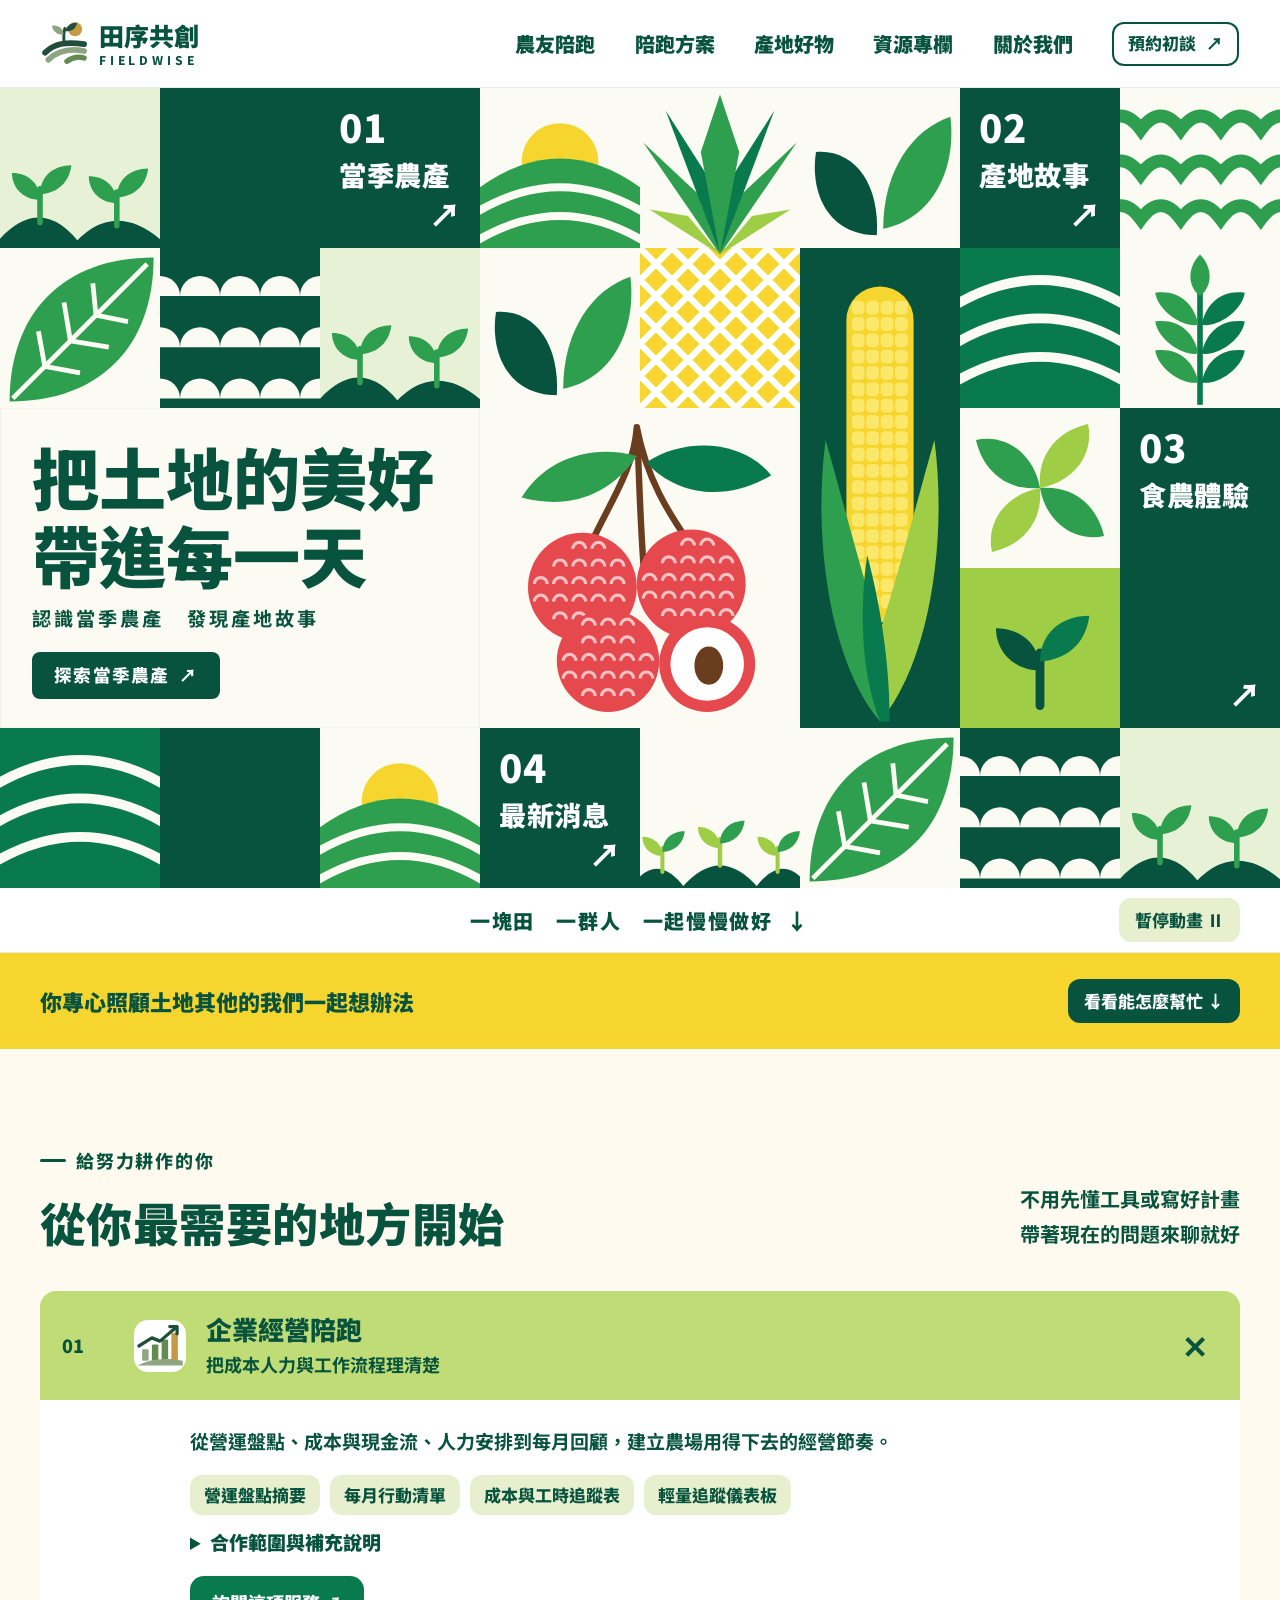
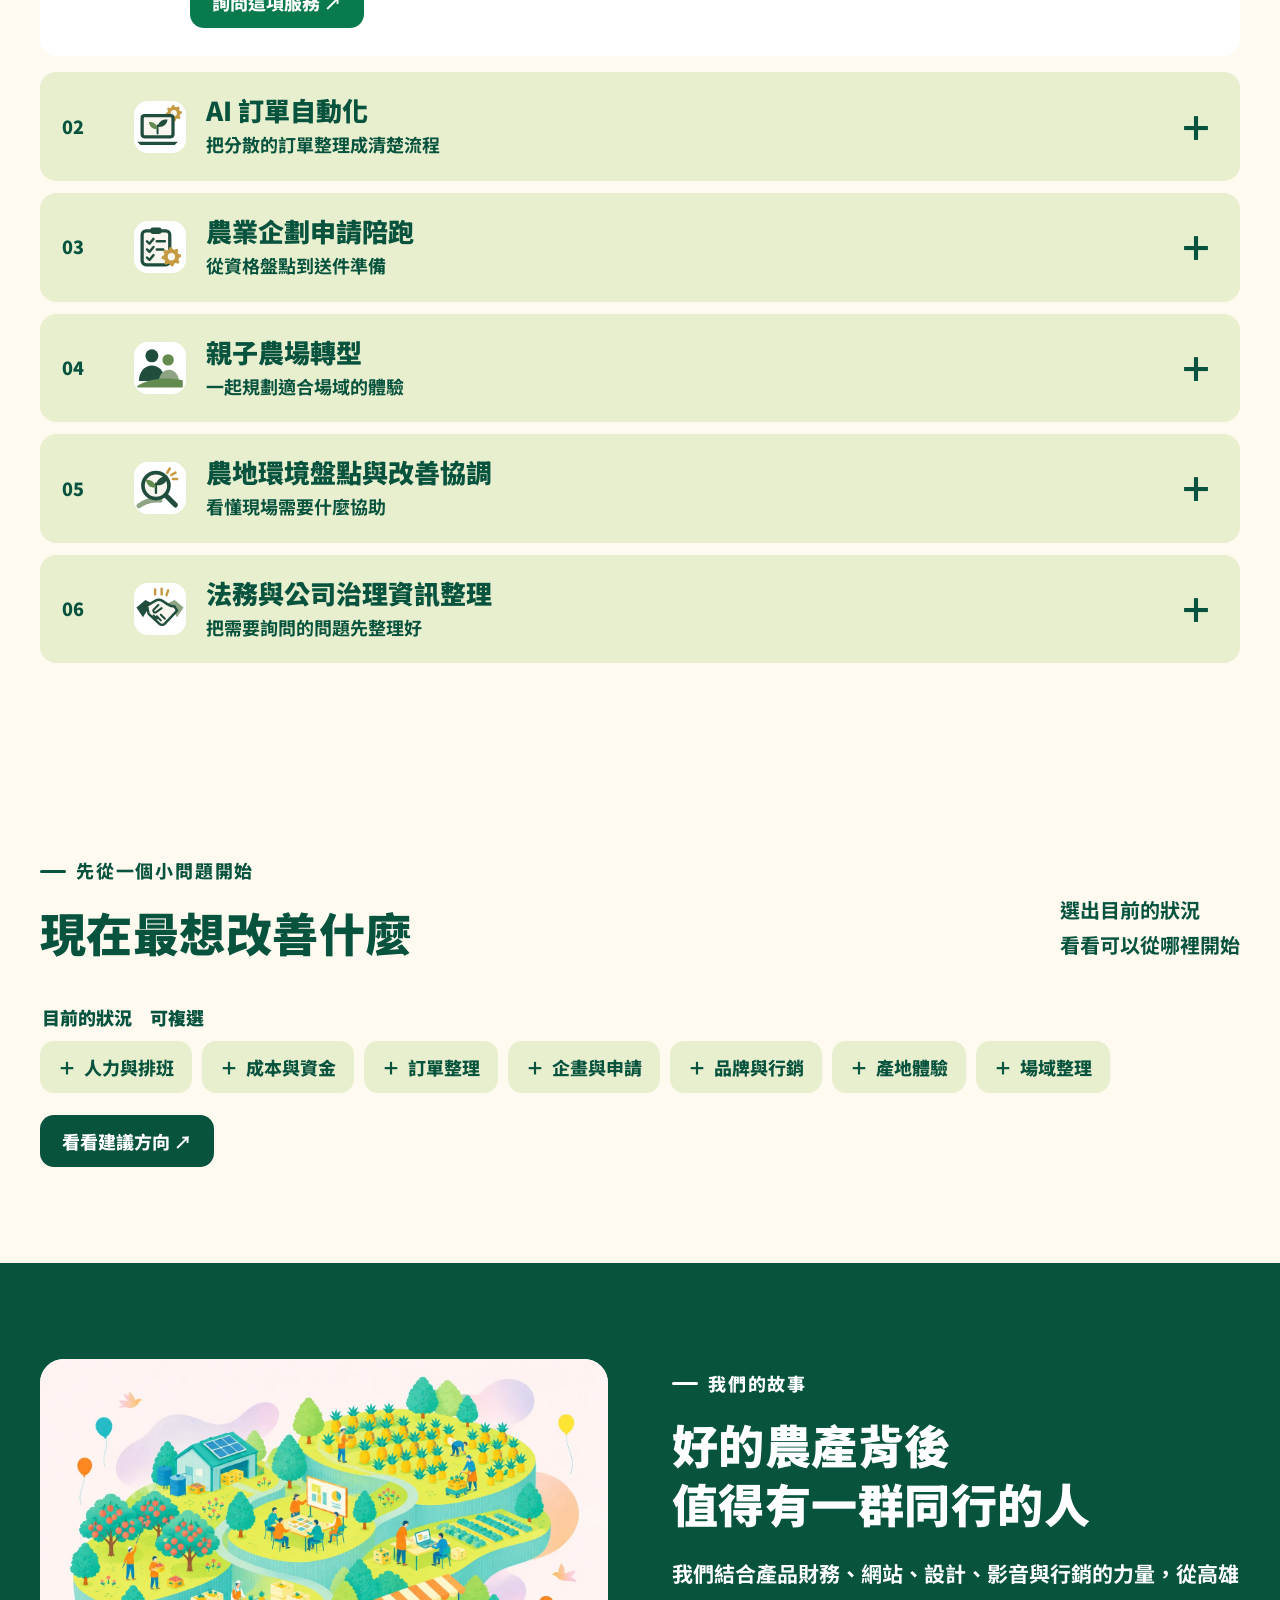
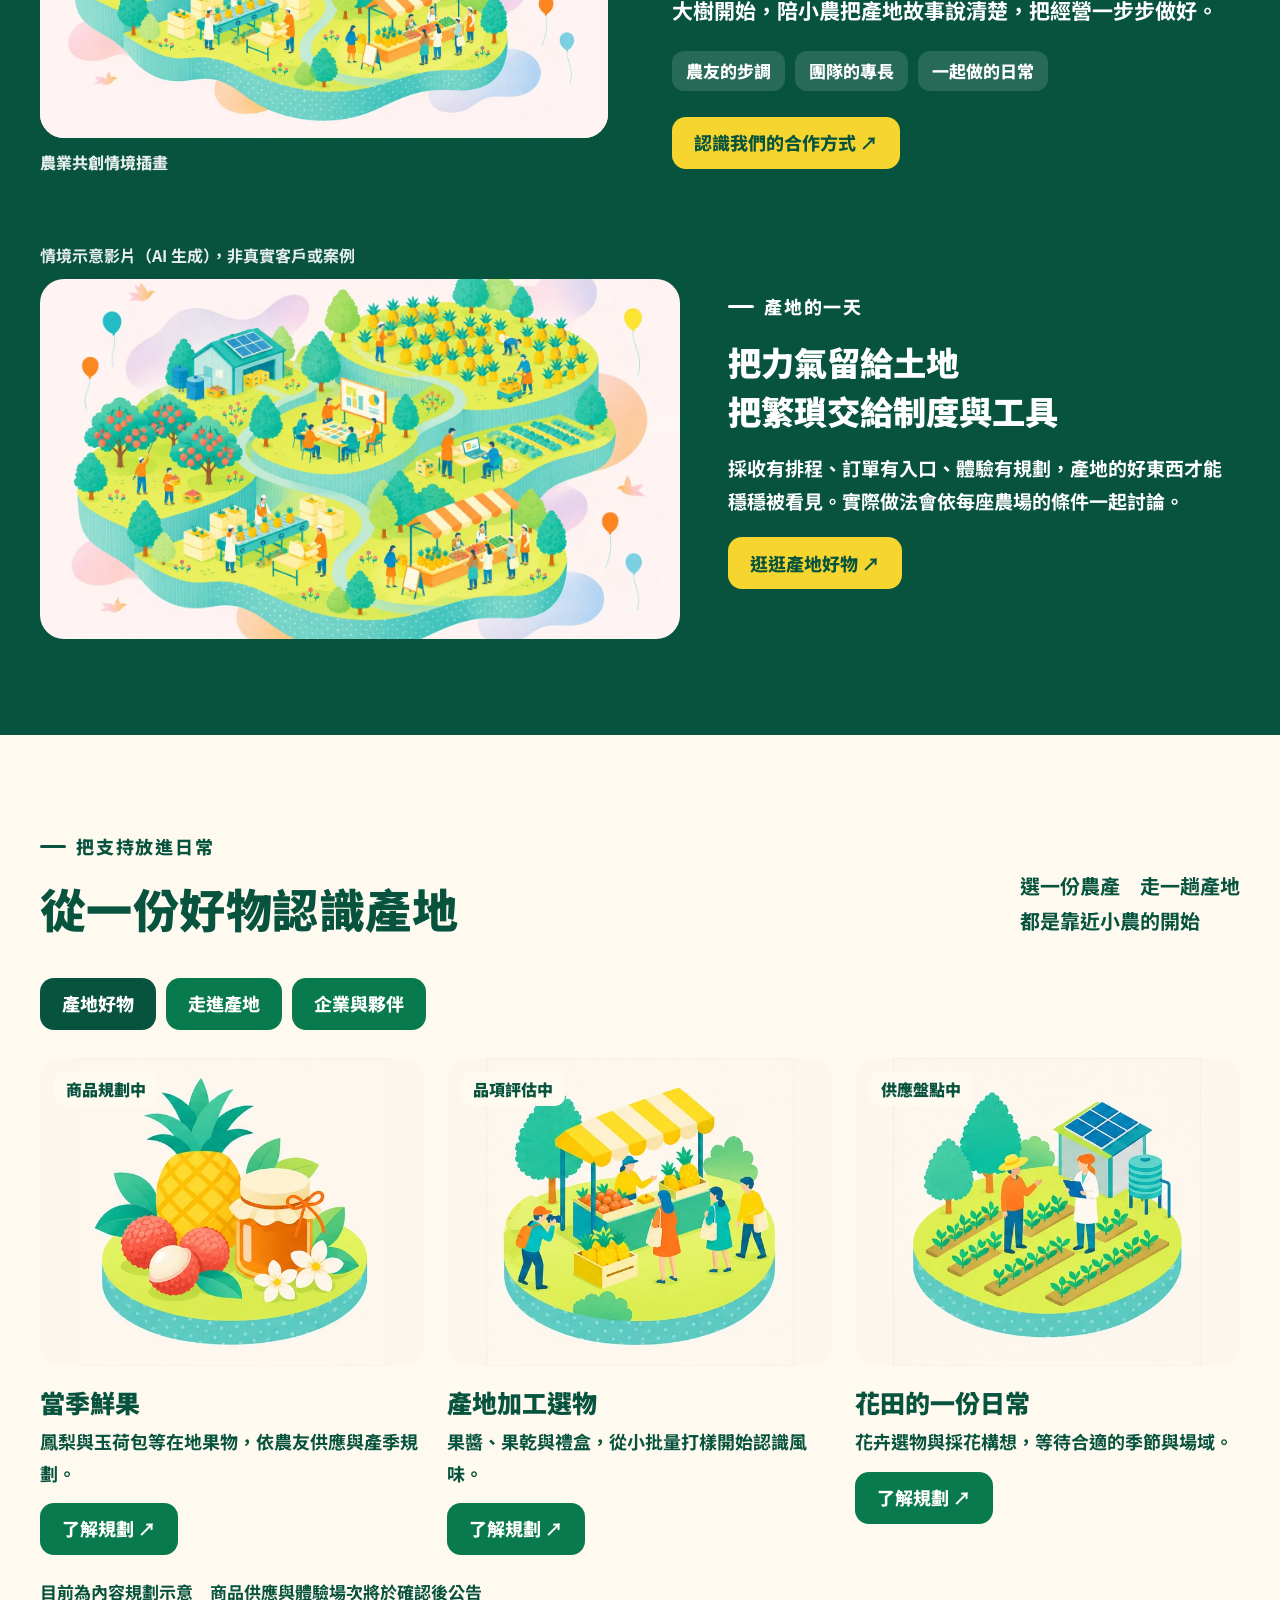
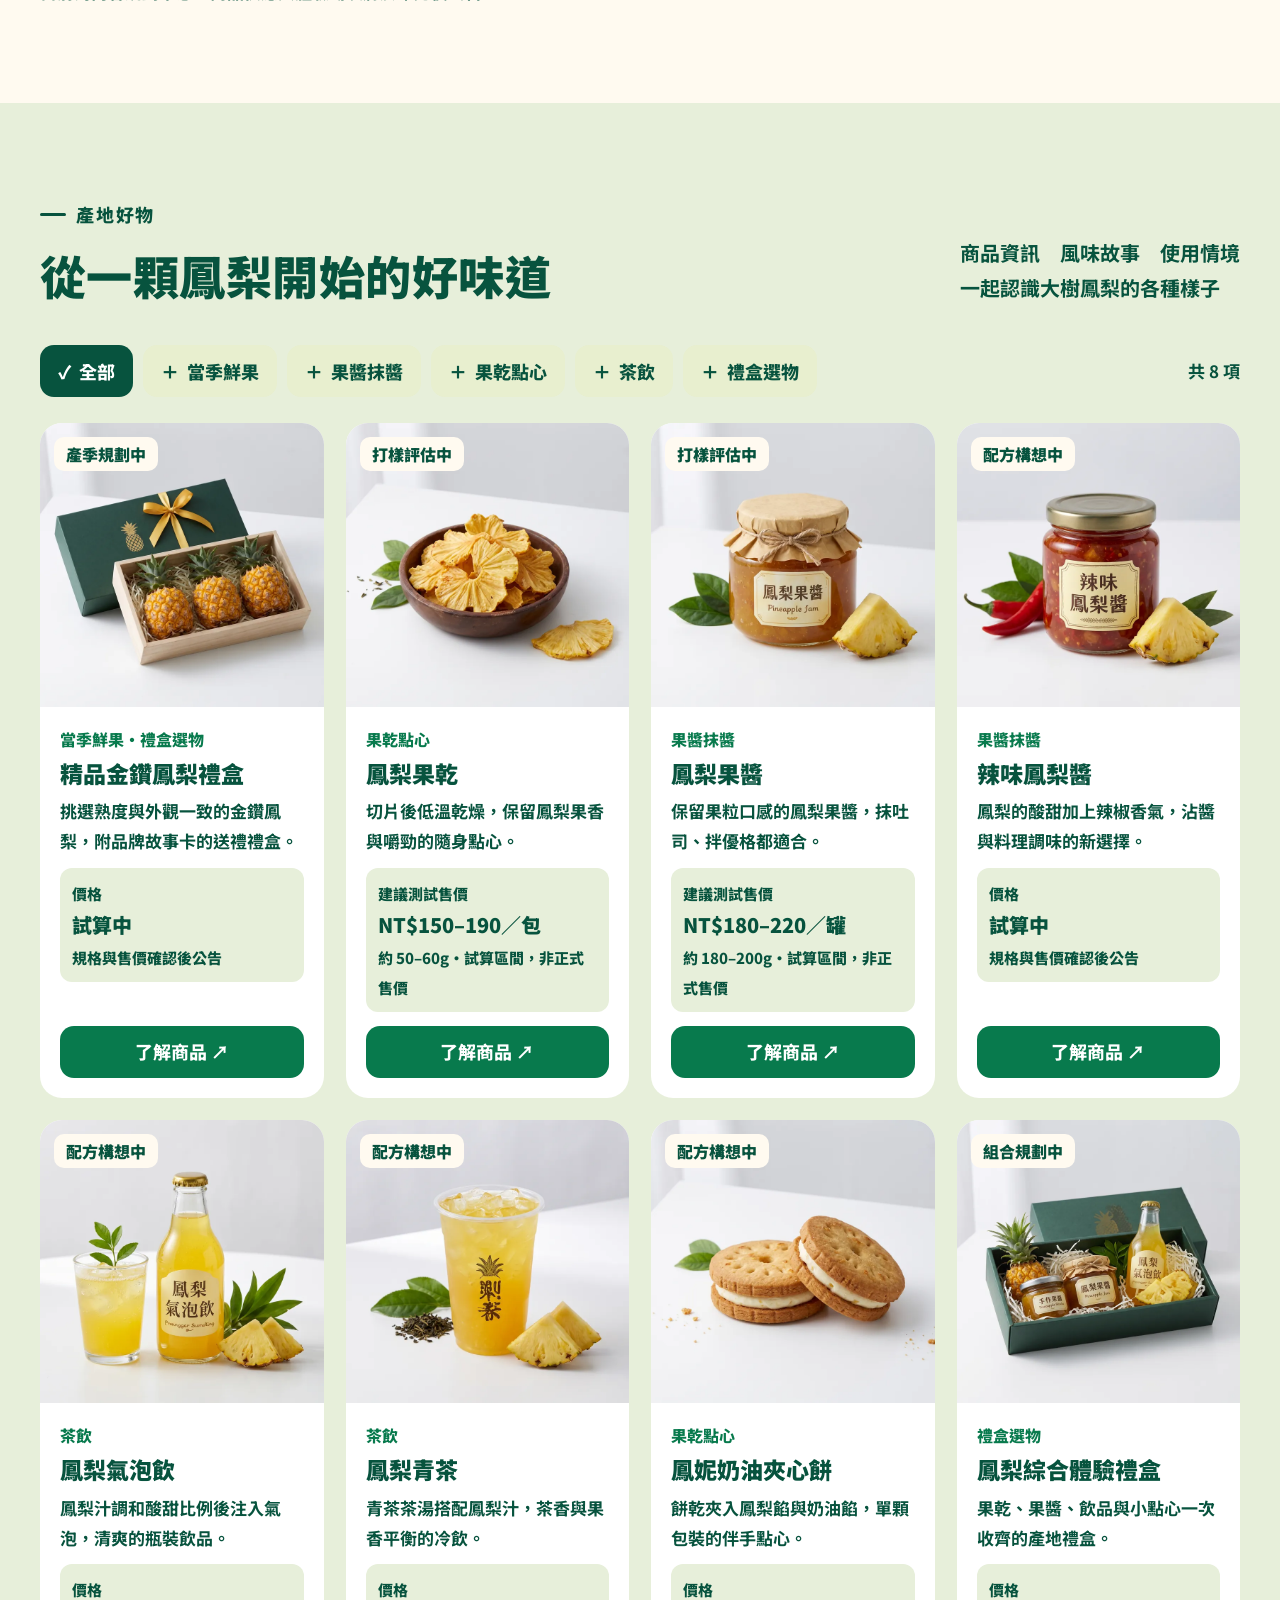
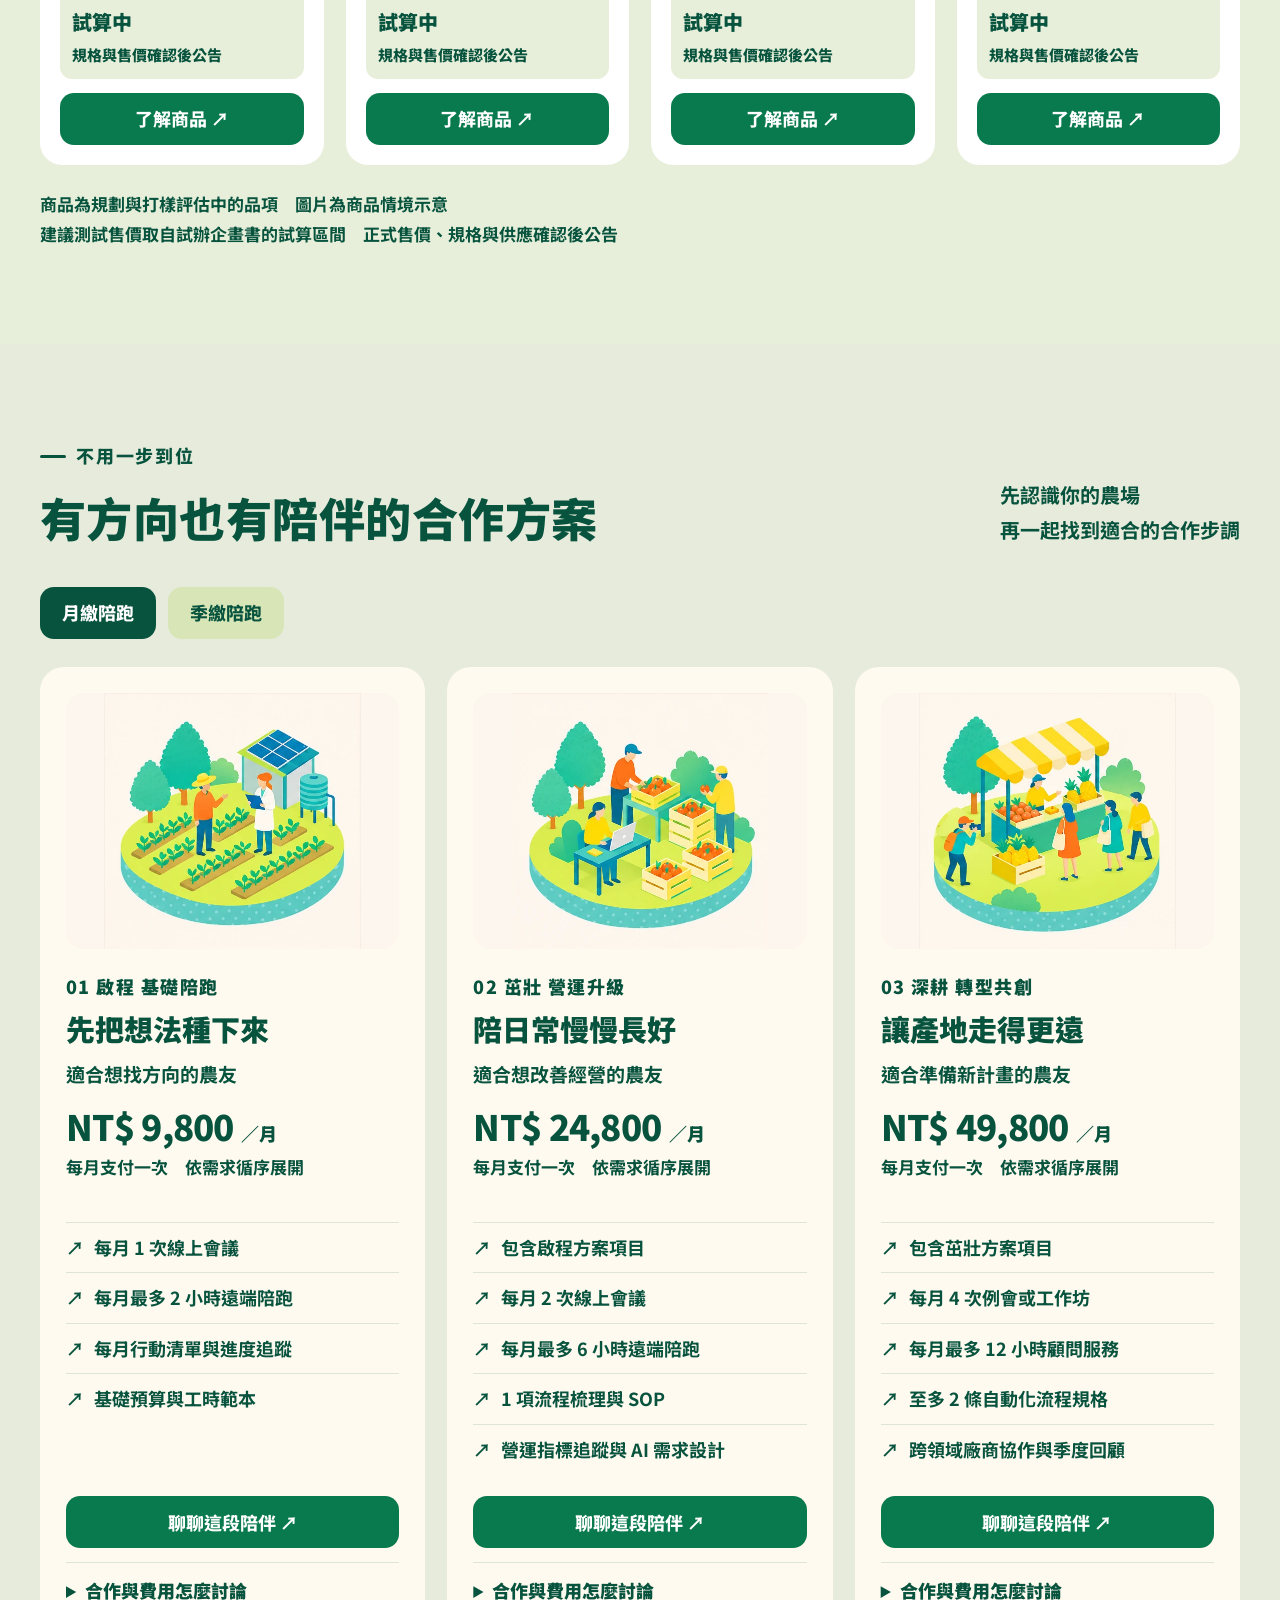
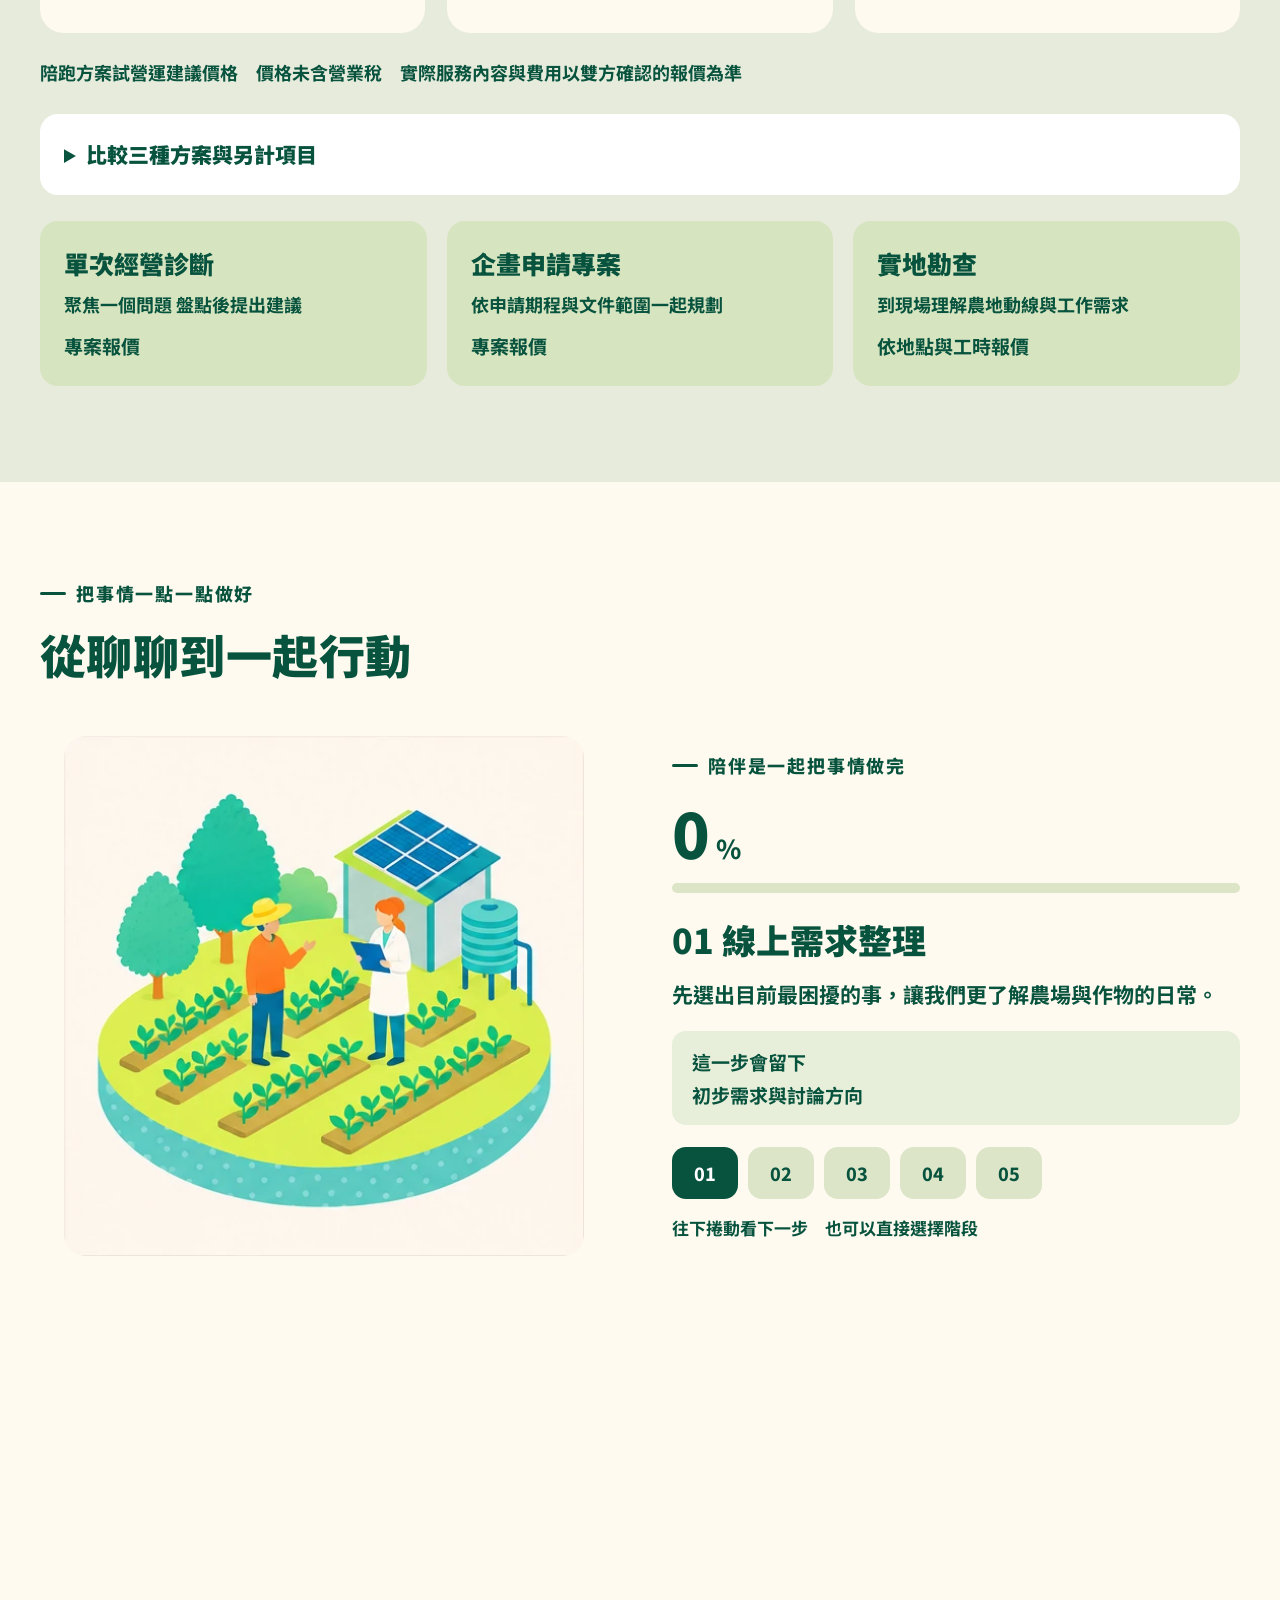
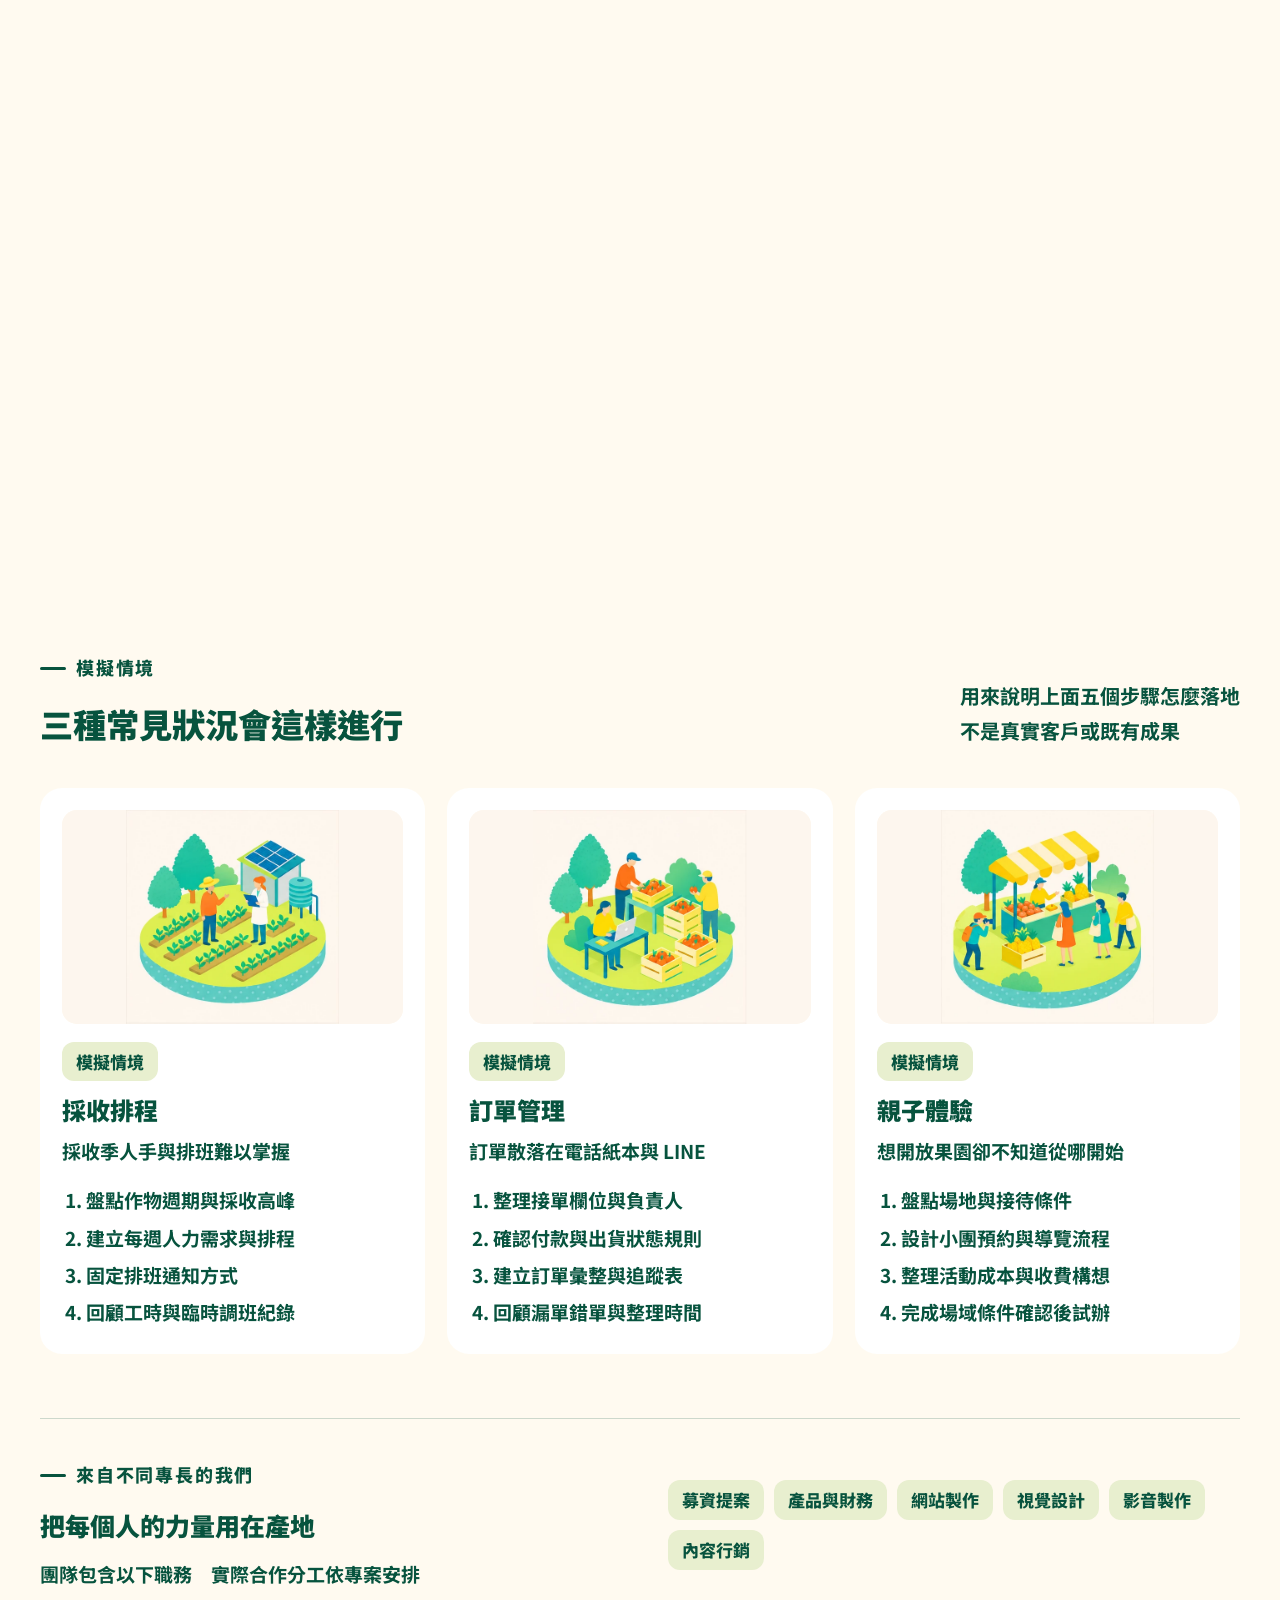
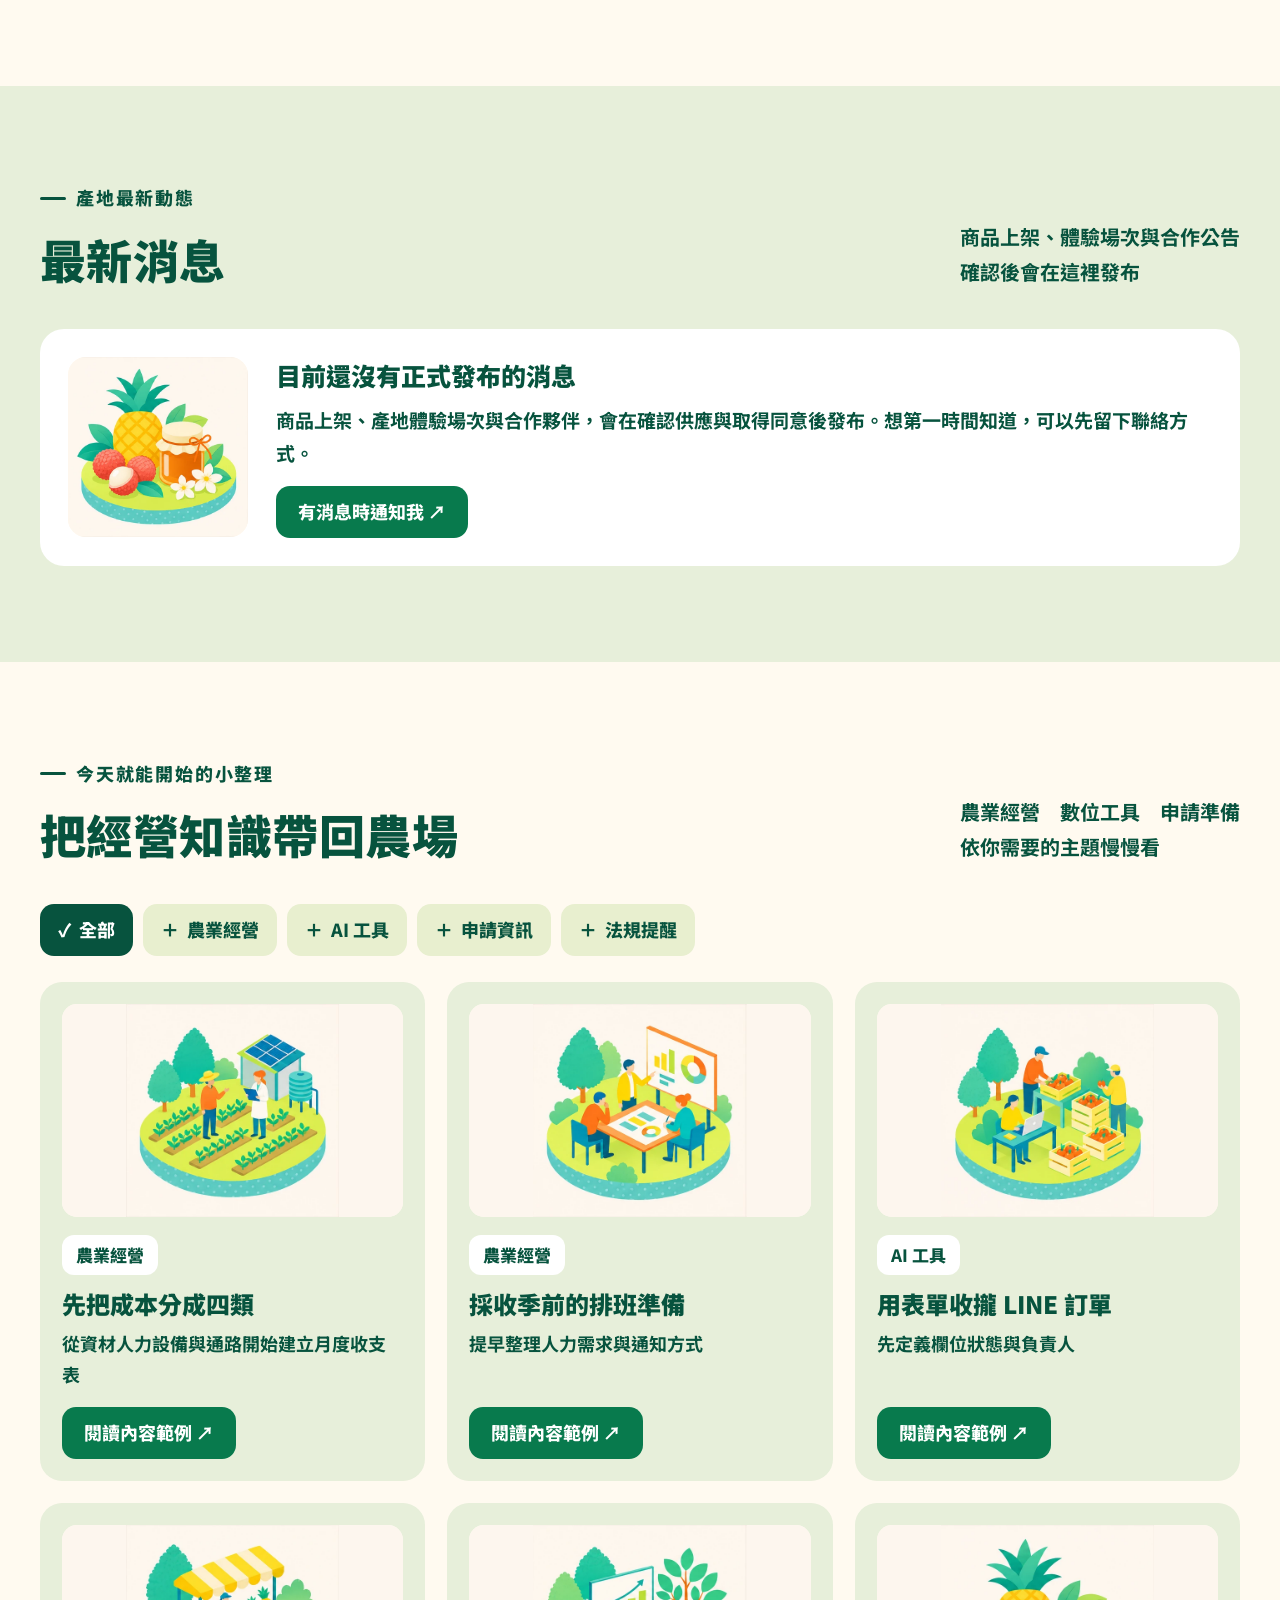
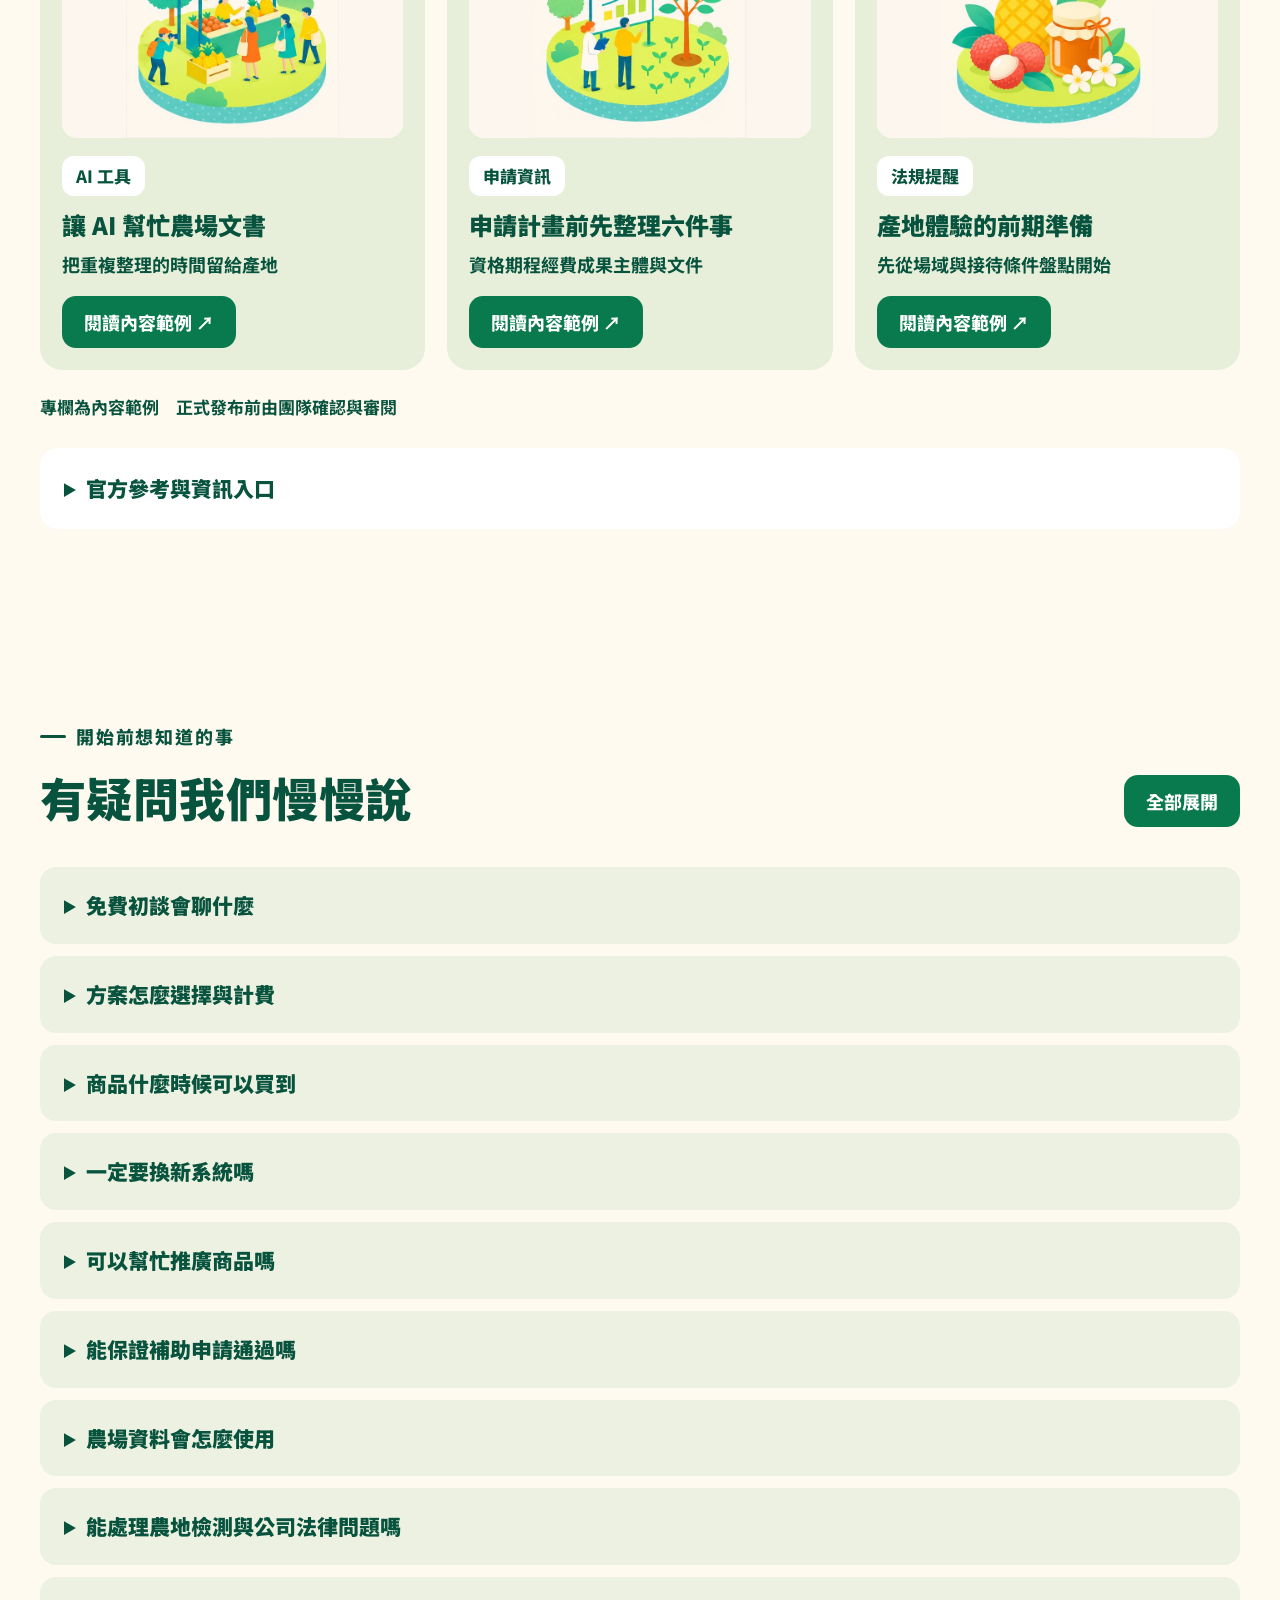
==== commit de988268: "首頁依參考圖改版；模擬情境併入合作流程；移除工作台區塊 - 拼磚桌面版改為參考圖的 8 欄構圖（固定圖案排列、鳳梨與 1×3 玉米重繪、新增波紋／植株／三芽圖案），入口統一深葉綠 - 大標放大、副標加" ====
--- a/site/index.html
+++ b/site/index.html
@@ -32,7 +32,7 @@
       <a href="#products">產地好物</a>
       <a href="#resources">資源專欄</a>
       <a href="#about">關於我們</a>
-      <a href="#contact" class="btn solid small">預約初談 <span class="arrow">↗</span></a>
+      <a href="#contact" class="btn outline small">預約初談 <span class="arrow">↗</span></a>
     </nav>
     <button class="btn solid menu-btn" type="button" aria-expanded="false" aria-controls="mobile-nav">選單 ☰</button>
   </div>
@@ -46,7 +46,7 @@
     </section>
     <div class="hero-bar">
       <div class="wrap">
-        <span>一塊田　一群人　一起慢慢做好</span>
+        <a class="tagline" href="#services"><span>一塊田　一群人　一起慢慢做好</span><span class="down" aria-hidden="true">↓</span></a>
         <button class="btn small motion-toggle" type="button" id="motion-toggle" aria-pressed="false">暫停動畫 Ⅱ</button>
       </div>
     </div>
@@ -144,15 +144,6 @@
           <article class="project-option"><h3>企畫申請專案</h3><p>依申請期程與文件範圍一起規劃</p><strong>專案報價</strong></article>
           <article class="project-option"><h3>實地勘查</h3><p>到現場理解農地動線與工作需求</p><strong>依地點與工時報價</strong></article>
         </div>
-      </div>
-    </section>
-
-    <section class="section" id="cases" aria-labelledby="cases-title">
-      <div class="wrap">
-        <div class="eyebrow">工作方法看得見</div>
-        <h2 id="cases-title">看看陪跑會怎麼進行</h2>
-        <p style="margin:20px 0 28px">以下為模擬情境　用來說明工作方法　不是真實客戶或既有成果</p>
-        <div class="grid-3" id="case-grid"></div>
       </div>
     </section>
 
@@ -174,6 +165,13 @@
           </div>
         </div>
       </div>
+      <div class="process-cases" aria-labelledby="cases-title">
+        <div class="section-head">
+          <div><div class="eyebrow">模擬情境</div><h3 id="cases-title">三種常見狀況會這樣進行</h3></div>
+          <p>用來說明上面五個步驟怎麼落地<br>不是真實客戶或既有成果</p>
+        </div>
+        <div class="grid-3" id="case-grid"></div>
+      </div>
       <div class="teamline">
         <div>
           <div class="eyebrow">來自不同專長的我們</div>
@@ -181,17 +179,6 @@
           <p>團隊包含以下職務　實際合作分工依專案安排</p>
         </div>
         <div class="tags" style="align-content:center"><span class="tag">募資提案</span><span class="tag">產品與財務</span><span class="tag">網站製作</span><span class="tag">視覺設計</span><span class="tag">影音製作</span><span class="tag">內容行銷</span></div>
-      </div>
-    </section>
-
-    <section class="section wrap" id="workspace" aria-labelledby="workspace-title">
-      <div class="eyebrow">合作之後的日常</div>
-      <h2 id="workspace-title">一起看見目前的進度</h2>
-      <p style="margin:20px 0 28px">工作台規劃示意　以實際合作需求選擇工具</p>
-      <div class="grid-2" id="workspace-grid"></div>
-      <div class="partner-banner">
-        <div><h3>把不同的力量帶到產地</h3><p>企業選物　通路媒合　影音內容　資源合作</p><p class="note">合作夥伴取得同意後陸續介紹</p></div>
-        <a class="btn" href="#contact" data-topic="企業合作與贊助" data-note="我想聊聊企業合作或贊助">一起聊合作 ↗</a>
       </div>
     </section>
 
--- a/site/styles.css
+++ b/site/styles.css
@@ -78,15 +78,18 @@
 .arrow { font-weight: 900; }
 
 /* ---------- 頁首 ---------- */
-header.site-header { position: sticky; top: 0; z-index: 40; height: var(--header-h); background: var(--paper); border-bottom: 1px solid var(--line); }
+header.site-header { position: sticky; top: 0; z-index: 40; height: var(--header-h); background: var(--white); border-bottom: 1px solid #07533e1a; }
+.site-header .nav.wrap { width: 100%; padding-inline: clamp(18px, 3.2vw, 52px); }
 .nav { height: 100%; display: flex; align-items: center; justify-content: space-between; gap: 20px; }
 .brand { display: flex; align-items: center; gap: 12px; font-weight: 900; font-size: 25px; line-height: 1.2; }
 .brand svg { width: 46px; height: 46px; flex-shrink: 0; }
 .brand small { display: block; font-size: 12px; letter-spacing: .32em; margin-top: 3px; font-weight: 800; }
-.nav-links { display: flex; align-items: center; gap: 6px; }
-.nav-links a:not(.btn) { padding: 10px 12px; border-radius: 12px; font-size: 18px; font-weight: 800; }
+.nav-links { display: flex; align-items: center; gap: clamp(4px, 1.2vw, 22px); }
+.nav-links a:not(.btn) { padding: 10px 12px; border-radius: 12px; font-size: 20px; font-weight: 900; }
 .nav-links a:not(.btn):hover, .nav-links a[aria-current="true"] { background: var(--pale); }
-.nav-links .btn { margin-left: 8px; }
+.nav-links .btn { margin-left: 12px; }
+.btn.outline { background: transparent; color: var(--ink); box-shadow: inset 0 0 0 2px var(--ink); }
+.btn.outline:hover { background: var(--mint); }
 .menu-btn { display: none; }
 .mobile-nav { display: none; }
 
@@ -124,6 +127,7 @@
   justify-content: center;
 }
 .tile { position: relative; perspective: 900px; min-width: 0; }
+.tile, .feature, .entry, .hero-copy { box-shadow: inset 0 0 0 .5px #07533e14; }
 .tile-inner { position: absolute; inset: 0; transform-style: preserve-3d; transition: transform .8s ease; }
 .tile.flipped .tile-inner { transform: rotateY(180deg); }
 .face { position: absolute; inset: 0; backface-visibility: hidden; -webkit-backface-visibility: hidden; display: block; overflow: hidden; }
@@ -133,27 +137,29 @@
 .entry {
   display: flex; flex-direction: column; justify-content: space-between;
   padding: calc(var(--cell) * .12);
-  background: var(--green); color: var(--white);
+  background: var(--ink); color: var(--white);
   font-weight: 900; transition: background-color .2s;
 }
-.entry:nth-of-type(even) { background: var(--ink); }
-.entry .num { display: block; font-size: calc(var(--cell) * .2); line-height: 1; margin-bottom: calc(var(--cell) * .08); }
-.entry .label { display: block; font-size: clamp(17px, calc(var(--cell) * .15), 30px); line-height: 1.25; }
-.entry .go { align-self: flex-end; font-size: calc(var(--cell) * .17); line-height: 1; }
+.entry .num { display: block; font-size: calc(var(--cell) * .24); line-height: 1; margin-bottom: calc(var(--cell) * .07); letter-spacing: .02em; }
+.entry .label { display: block; font-size: clamp(17px, calc(var(--cell) * .17), 34px); line-height: 1.25; letter-spacing: .02em; }
+.entry .go { align-self: flex-end; font-size: calc(var(--cell) * .2); line-height: 1; }
 .entry:hover, .entry:focus-visible { background: var(--yellow); color: var(--ink); }
 .entry:focus-visible { outline: 4px solid var(--orange); outline-offset: -4px; border-radius: 0; }
 .hero-copy {
   background: var(--cream);
   display: flex; flex-direction: column; justify-content: center;
-  padding: calc(var(--cell) * .2) calc(var(--cell) * .22);
+  padding: calc(var(--cell) * .14) calc(var(--cell) * .2);
   min-width: 0;
 }
-.hero-copy h1 { font-size: clamp(34px, calc(var(--cell) * .34), 68px); letter-spacing: .02em; line-height: 1.22; color: var(--ink); }
-.hero-copy .sub { margin-top: calc(var(--cell) * .08); font-size: clamp(18px, calc(var(--cell) * .12), 23px); color: var(--ink); }
-.hero-actions { display: flex; flex-wrap: wrap; gap: 10px; margin-top: calc(var(--cell) * .14); }
-.hero-actions .btn { min-height: 50px; }
-.hero-bar { background: var(--paper); border-bottom: 1px solid var(--line); }
-.hero-bar .wrap { display: flex; justify-content: space-between; align-items: center; gap: 16px; padding: 12px 0; font-size: 18px; font-weight: 800; }
+.hero-copy h1 { font-size: clamp(32px, calc(var(--cell) * .42), 96px); letter-spacing: 0; line-height: 1.16; color: var(--ink); white-space: nowrap; }
+.hero-copy .sub { margin-top: calc(var(--cell) * .07); font-size: clamp(17px, calc(var(--cell) * .12), 26px); letter-spacing: .16em; line-height: 1.5; color: var(--ink); }
+.hero-actions { display: flex; flex-wrap: wrap; gap: 10px; margin-top: calc(var(--cell) * .12); }
+.hero-actions .btn { min-height: clamp(44px, calc(var(--cell) * .24), 52px); padding-inline: clamp(18px, calc(var(--cell) * .14), 28px); border-radius: 8px; font-size: clamp(17px, calc(var(--cell) * .11), 22px); letter-spacing: .06em; }
+.hero-bar { background: var(--white); border-bottom: 1px solid #07533e1a; }
+.hero-bar .wrap { position: relative; display: flex; justify-content: center; align-items: center; gap: 16px; min-height: 64px; padding: 10px 0; font-size: 20px; font-weight: 900; }
+.hero-bar .tagline { display: inline-flex; align-items: center; gap: 14px; letter-spacing: .08em; }
+.hero-bar .tagline .down { font-size: 22px; }
+.hero-bar .motion-toggle { position: absolute; right: 0; top: 50%; transform: translateY(-50%); }
 .motion-toggle { background: var(--pale); color: var(--ink); }
 .intro-strip { background: var(--yellow); }
 .intro-strip .wrap { display: flex; justify-content: space-between; align-items: center; gap: 20px; padding: 26px 0; }
@@ -295,6 +301,10 @@
 .workspace-card p { margin: 14px 0; }
 .workspace-card ul { margin: 8px 0 18px; padding-left: 22px; }
 .workspace-card .btn { margin-top: auto; align-self: flex-start; }
+.process-cases { margin-top: 72px; }
+.process-cases .section-head h3 { font-size: clamp(28px, 2.6vw, 36px); }
+.case-card ol { padding-left: 24px; margin: 12px 0 0; }
+.case-card ol li { margin: 4px 0; }
 .partner-banner { margin-top: 32px; padding: 32px; border-radius: 24px; background: #deebbd; display: flex; justify-content: space-between; align-items: center; gap: 24px; }
 .news-empty { display: grid; grid-template-columns: 180px minmax(0, 1fr); gap: 28px; align-items: center; background: var(--white); border-radius: 24px; padding: 28px; }
 .news-empty .sprite-art { border-radius: 18px; background: var(--paper); }
@@ -468,8 +478,12 @@
   .mobile-nav a { display: flex; align-items: center; gap: 14px; min-height: 58px; padding: 8px 6px; border-bottom: 1px solid #07533e1f; font-size: 20px; font-weight: 900; }
   .mobile-nav a svg { width: 36px; height: 36px; flex-shrink: 0; }
   .mobile-nav .btn { margin-top: 20px; width: 100%; border-bottom: 0; justify-content: center; }
-  .hero-bar .wrap { font-size: 15px; gap: 10px; }
+  .hero-bar .wrap { justify-content: space-between; font-size: 15px; gap: 10px; }
   .hero-bar .wrap span { min-width: 0; }
+  .hero-bar .tagline { letter-spacing: 0; gap: 8px; white-space: nowrap; }
+  .hero-bar .tagline .down { display: none; }
+  .hero-bar .motion-toggle { position: static; transform: none; }
+  .process-cases { margin-top: 48px; }
   .motion-toggle { flex-shrink: 0; min-height: 44px; padding: 6px 12px; font-size: 15px; }
   .intro-strip .wrap { flex-direction: column; align-items: flex-start; gap: 6px; }
   .intro-strip p { font-size: 20px; }
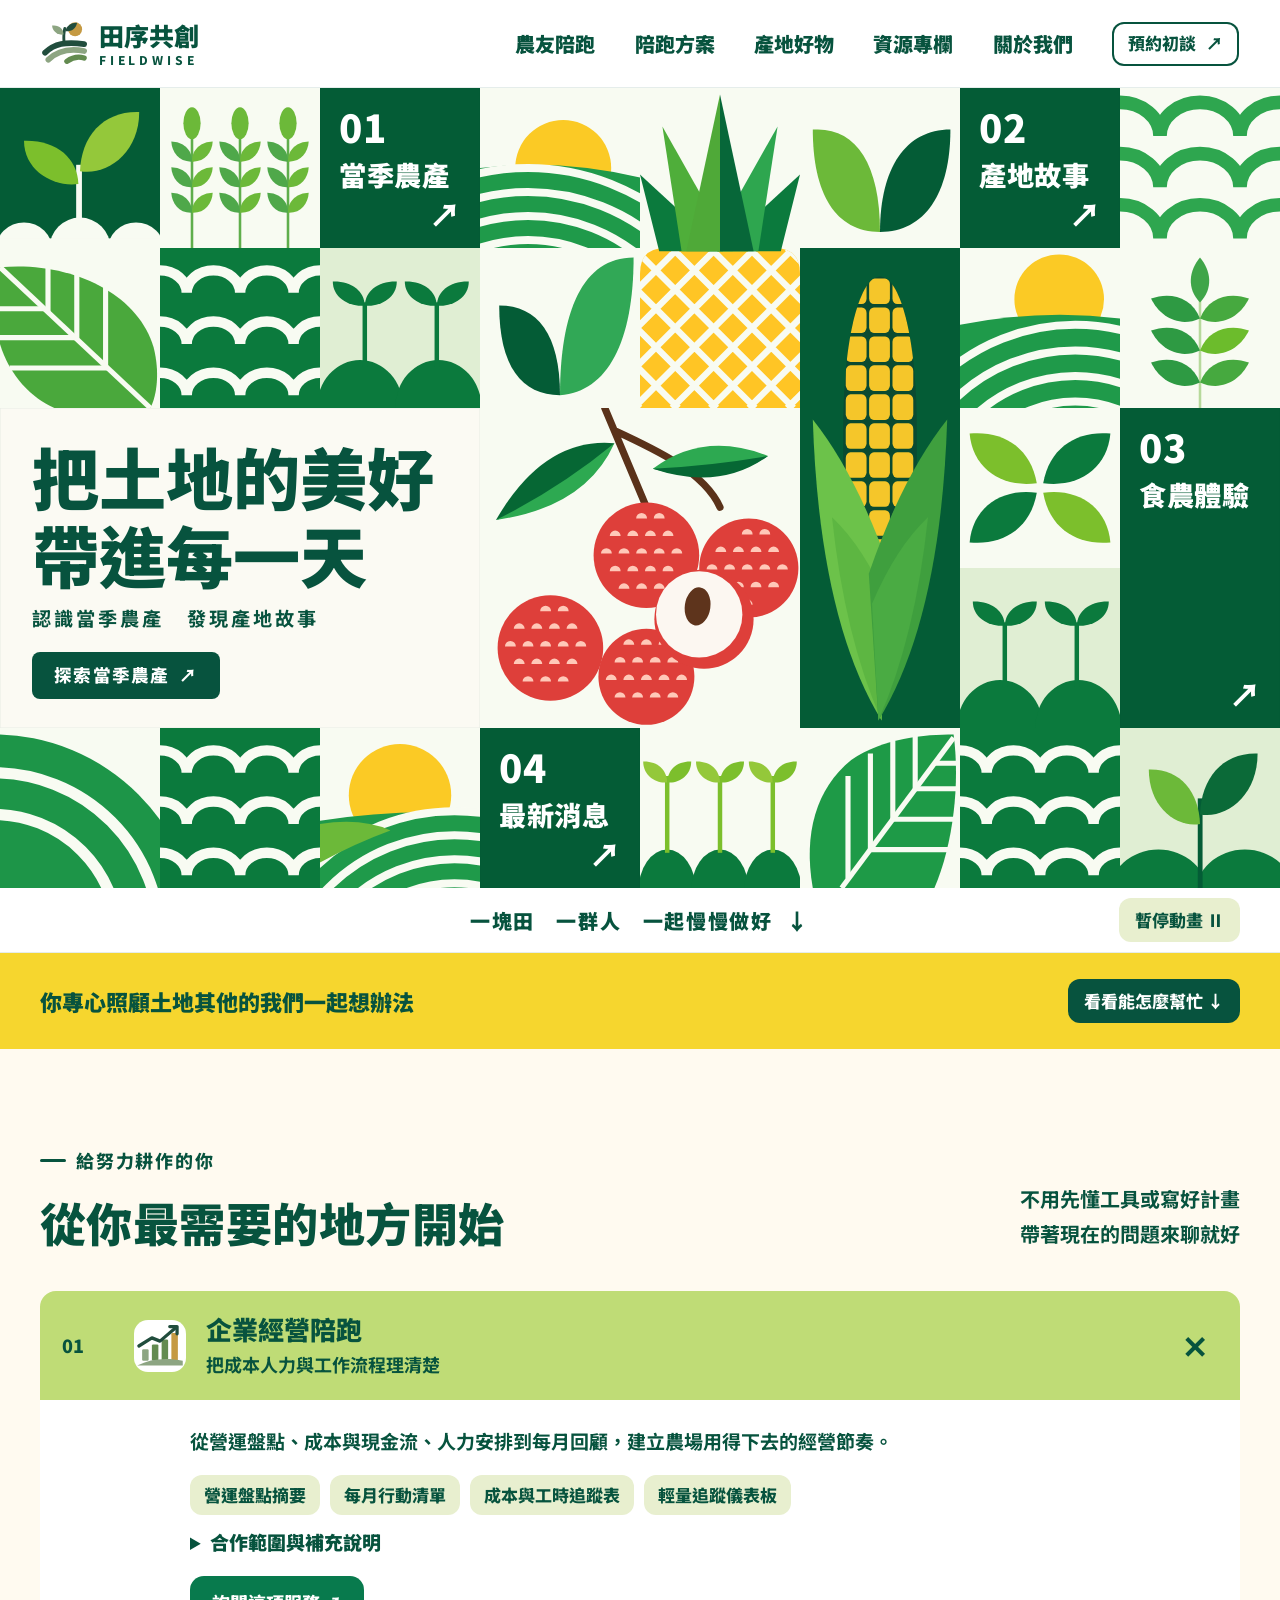
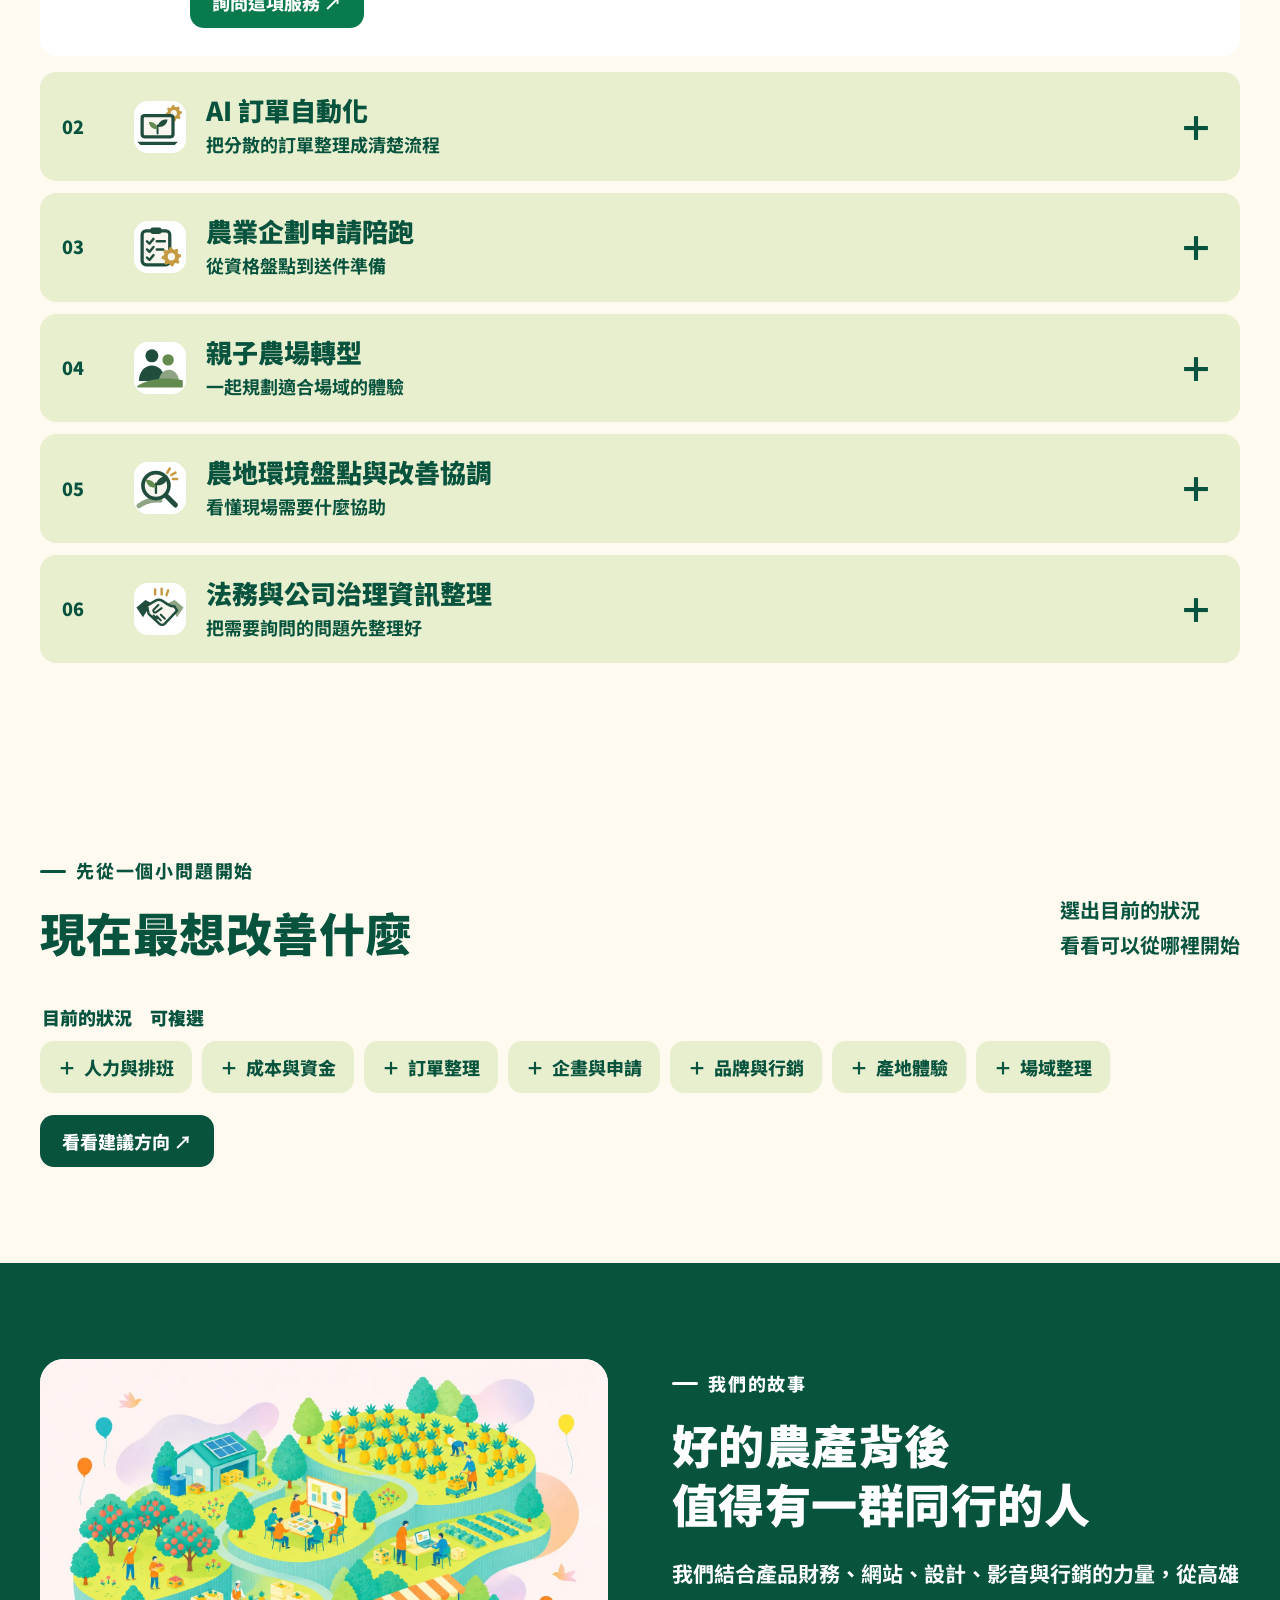
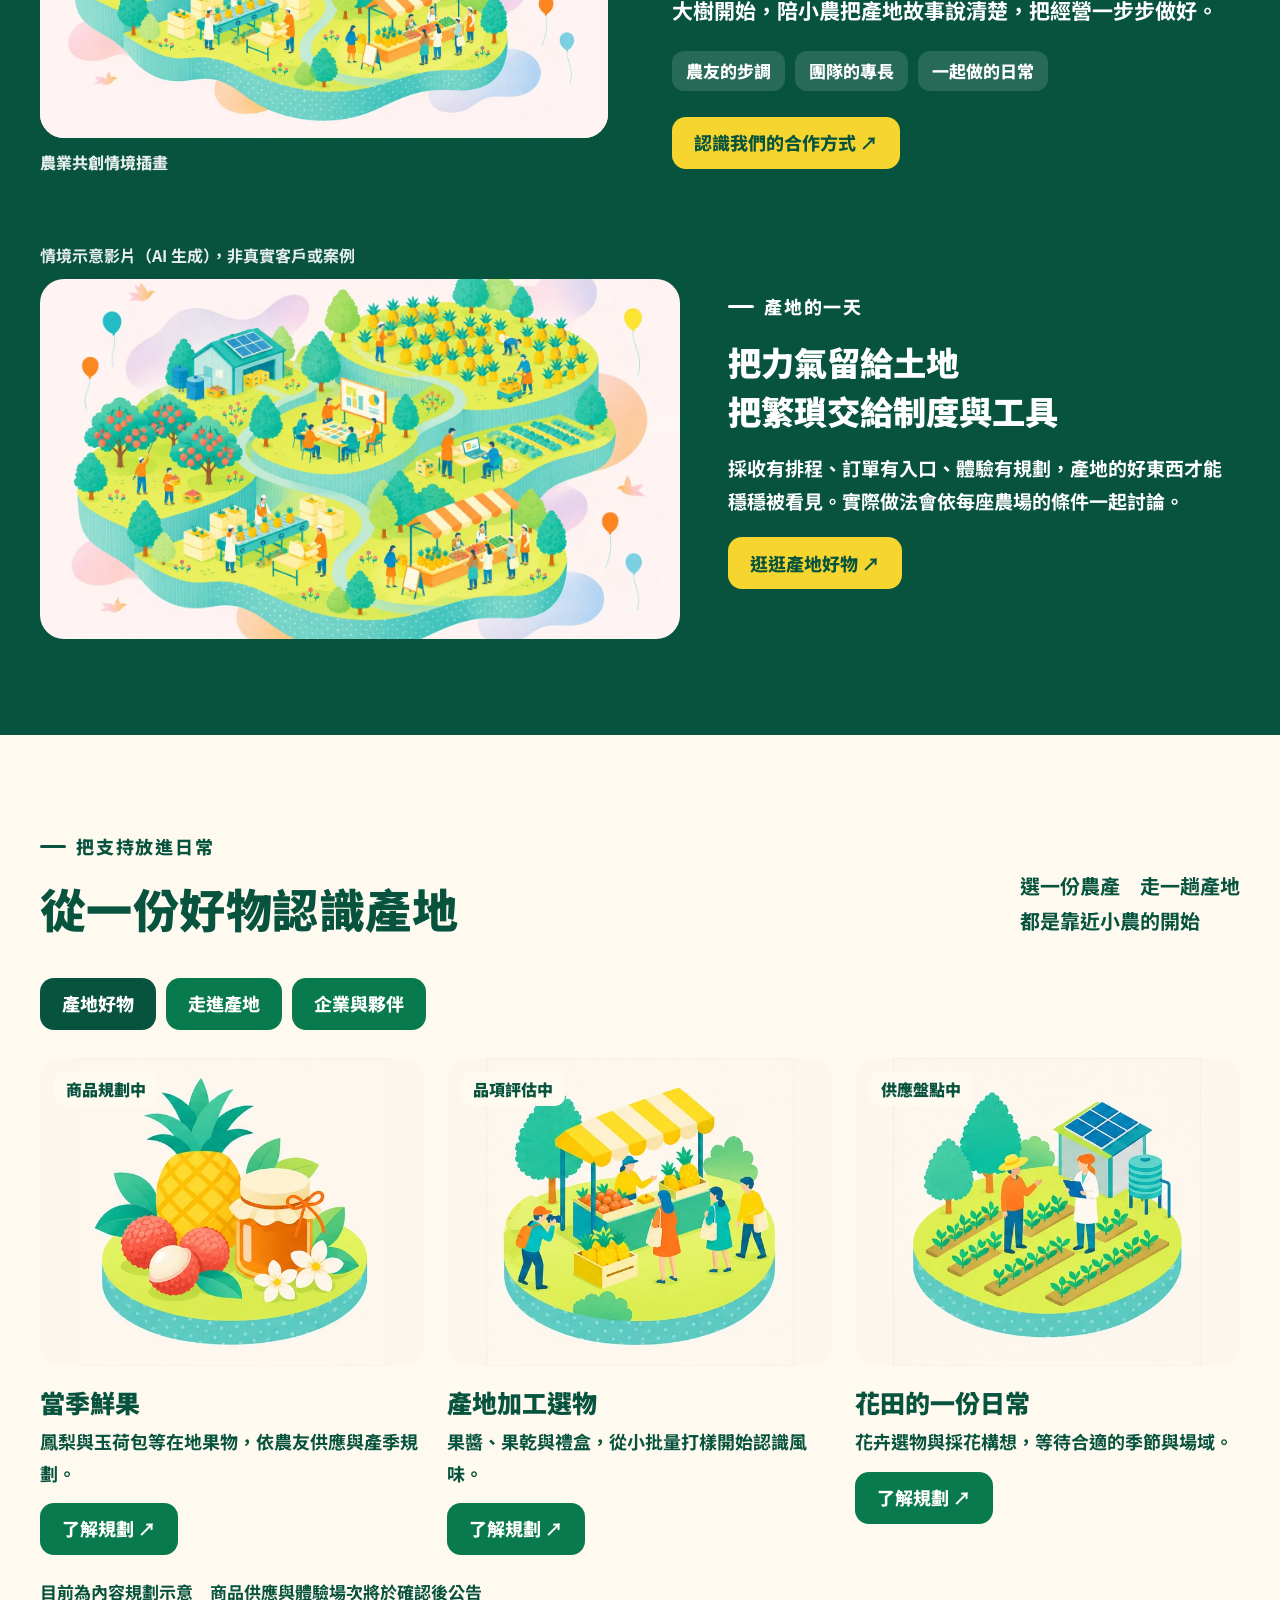
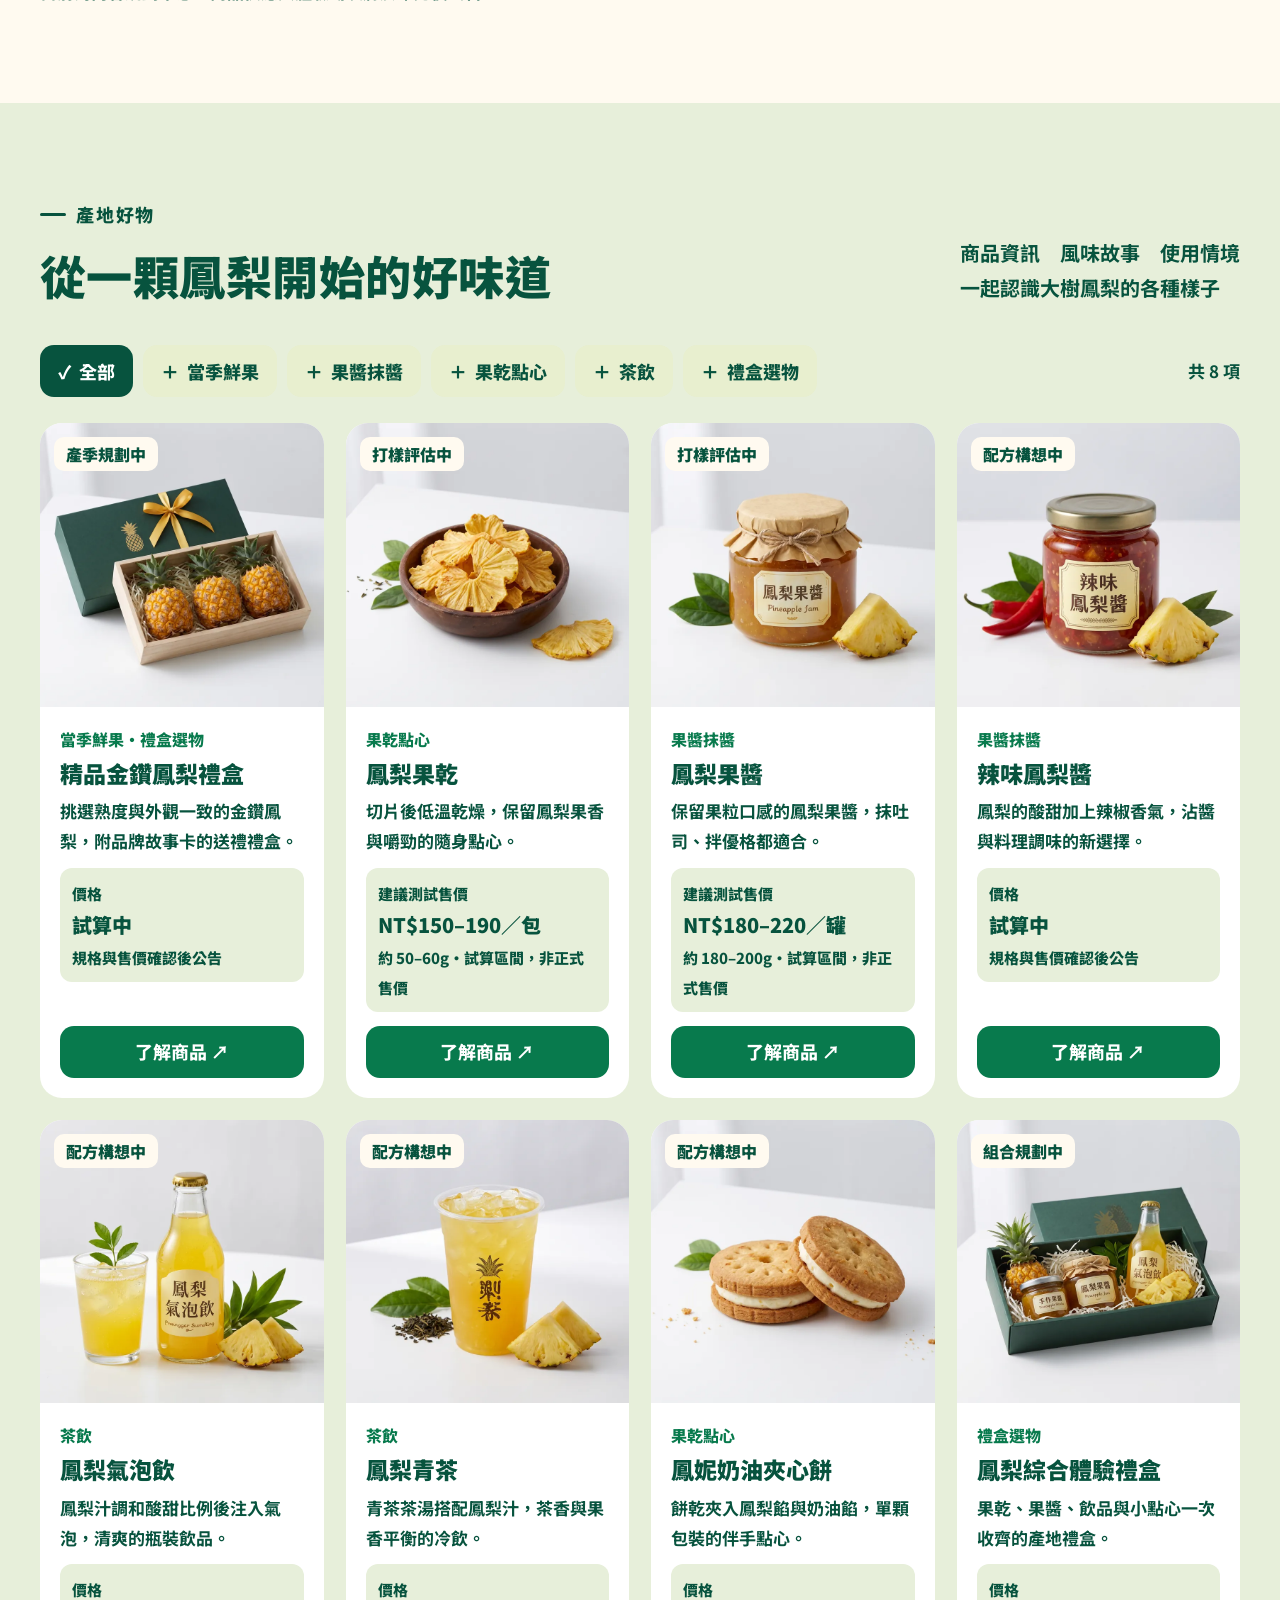
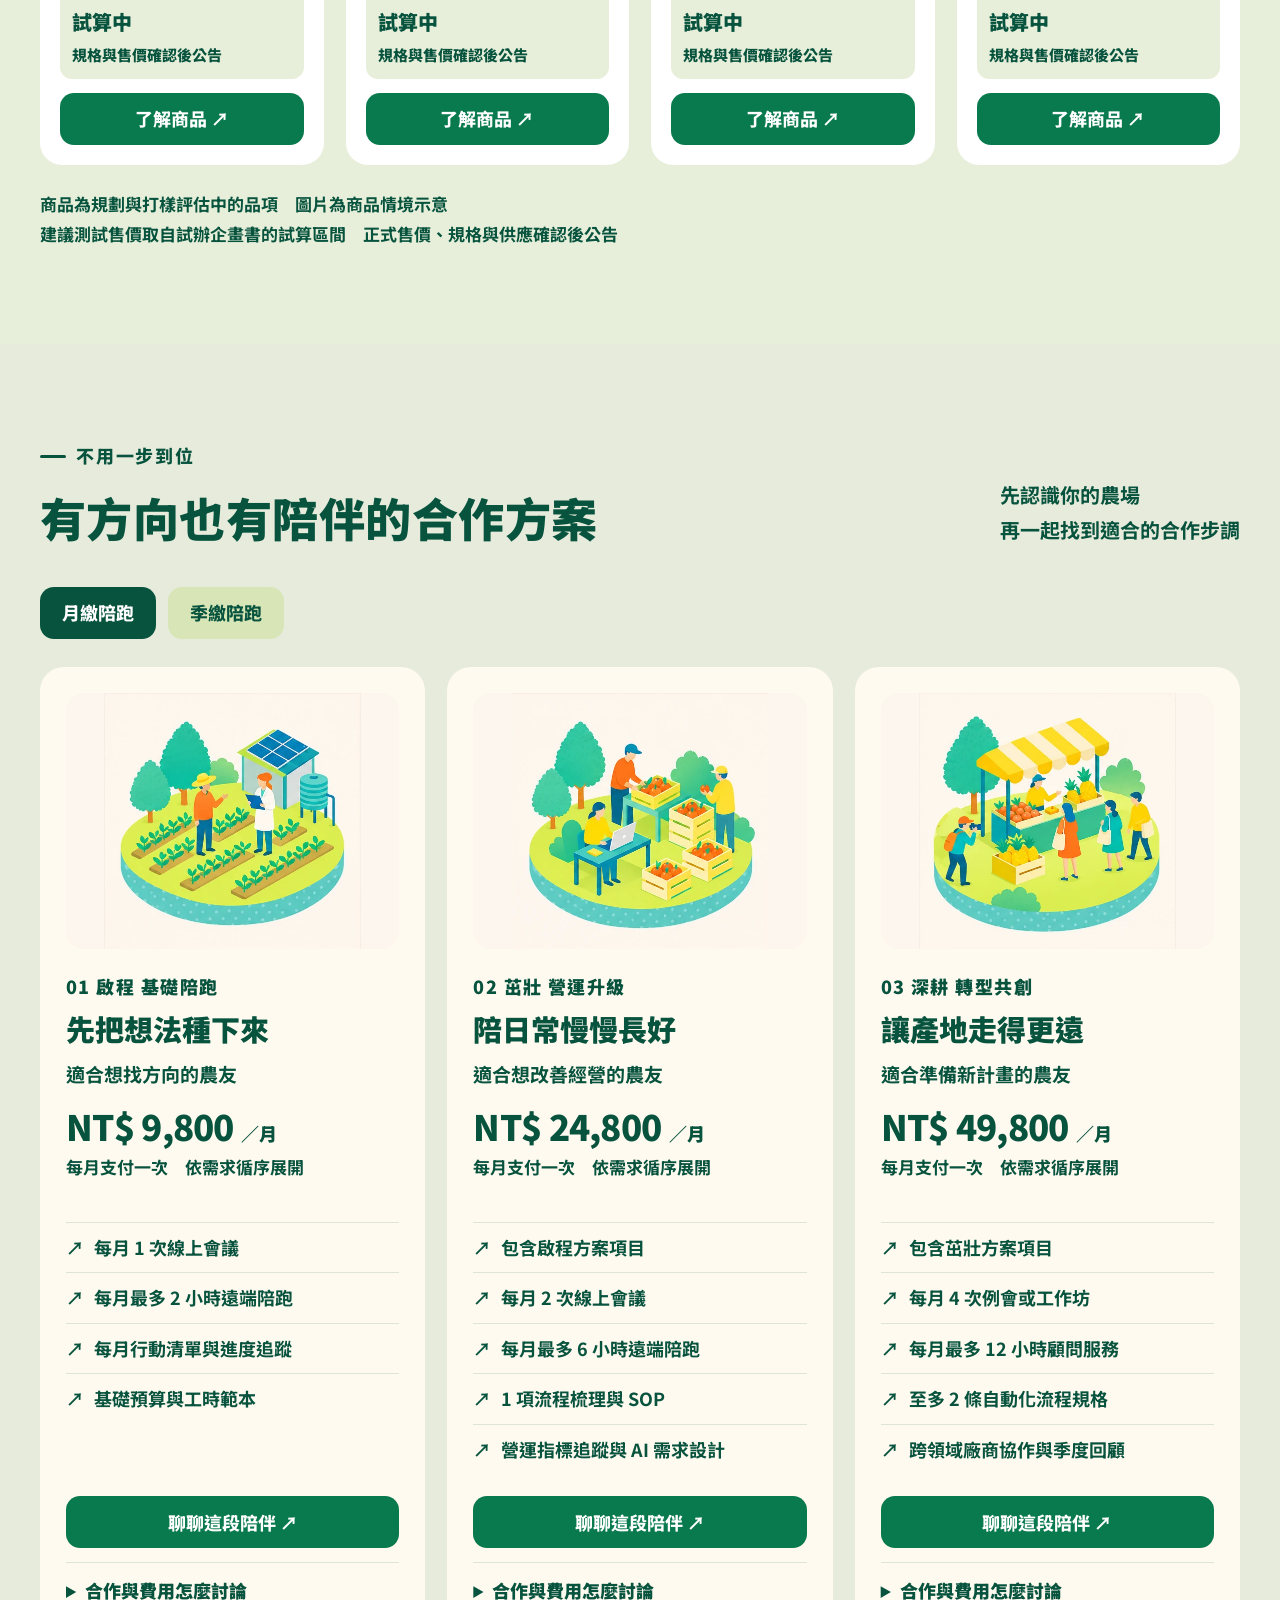
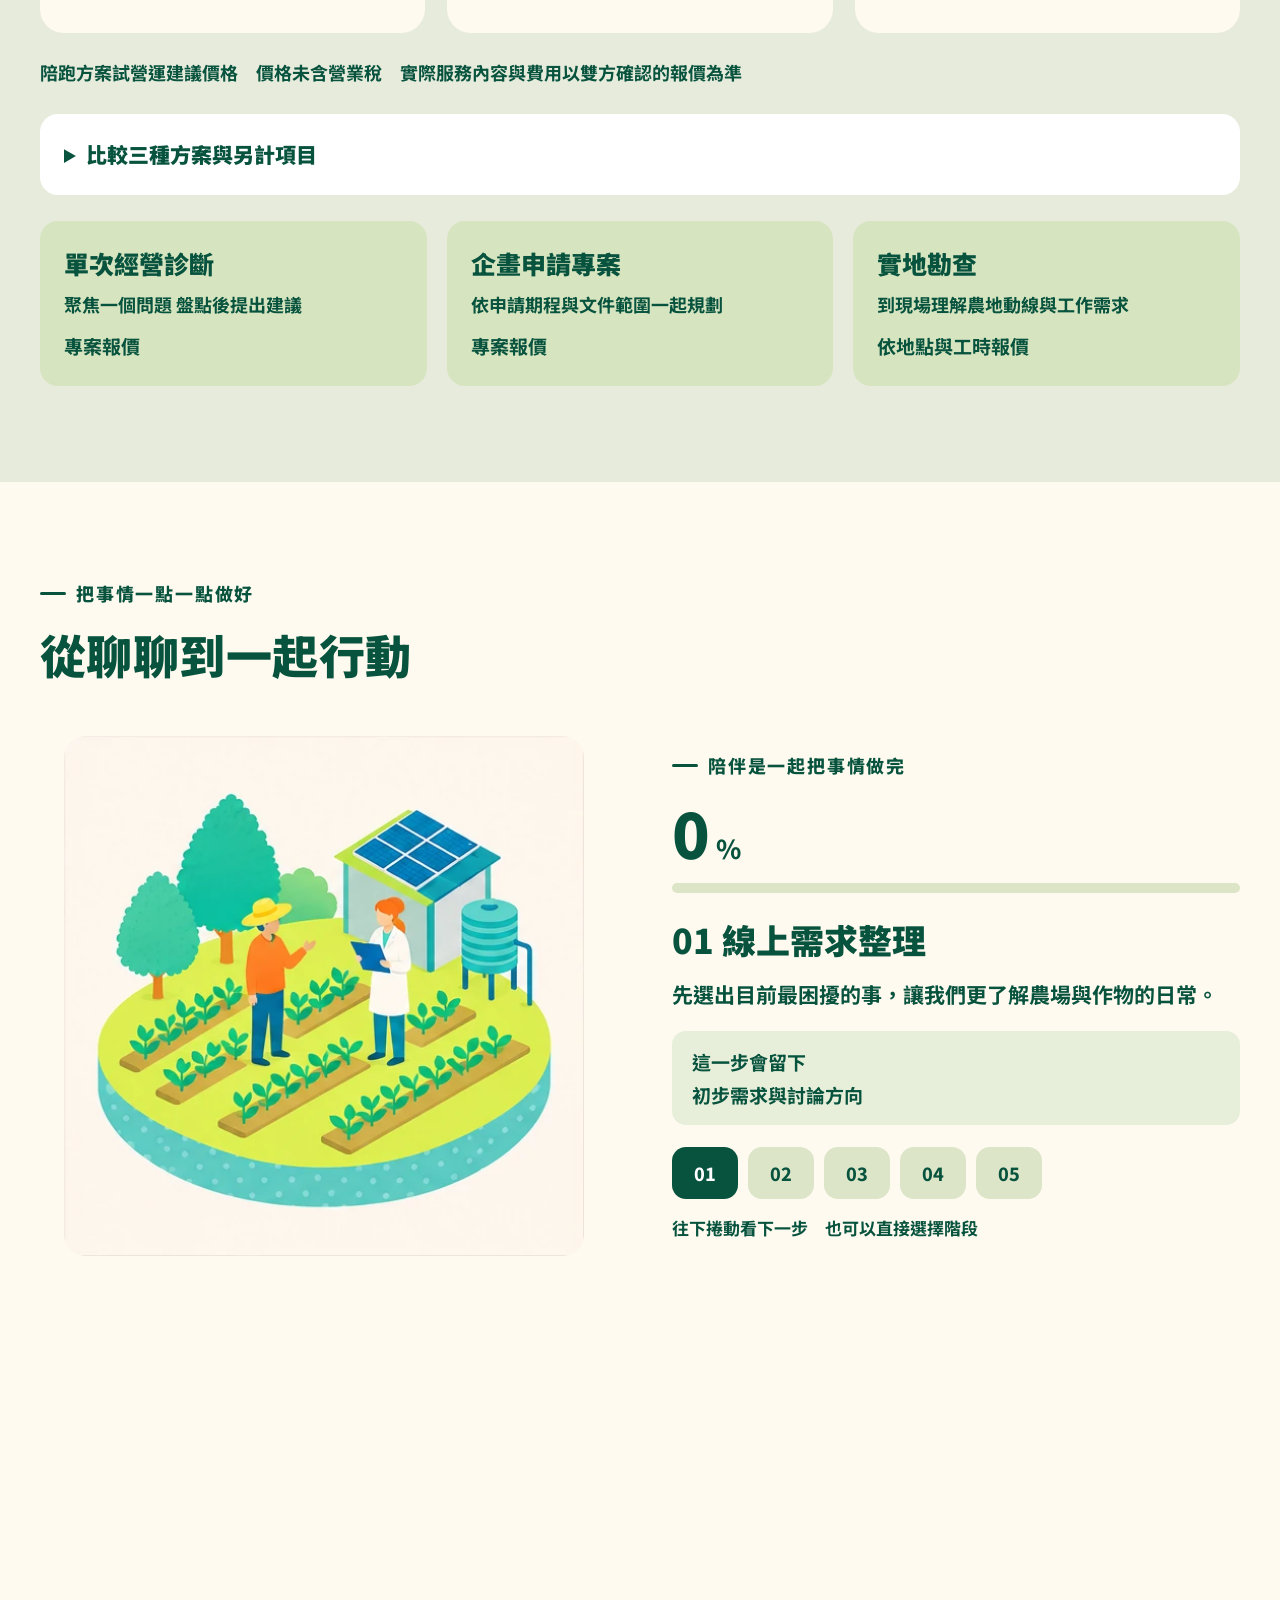
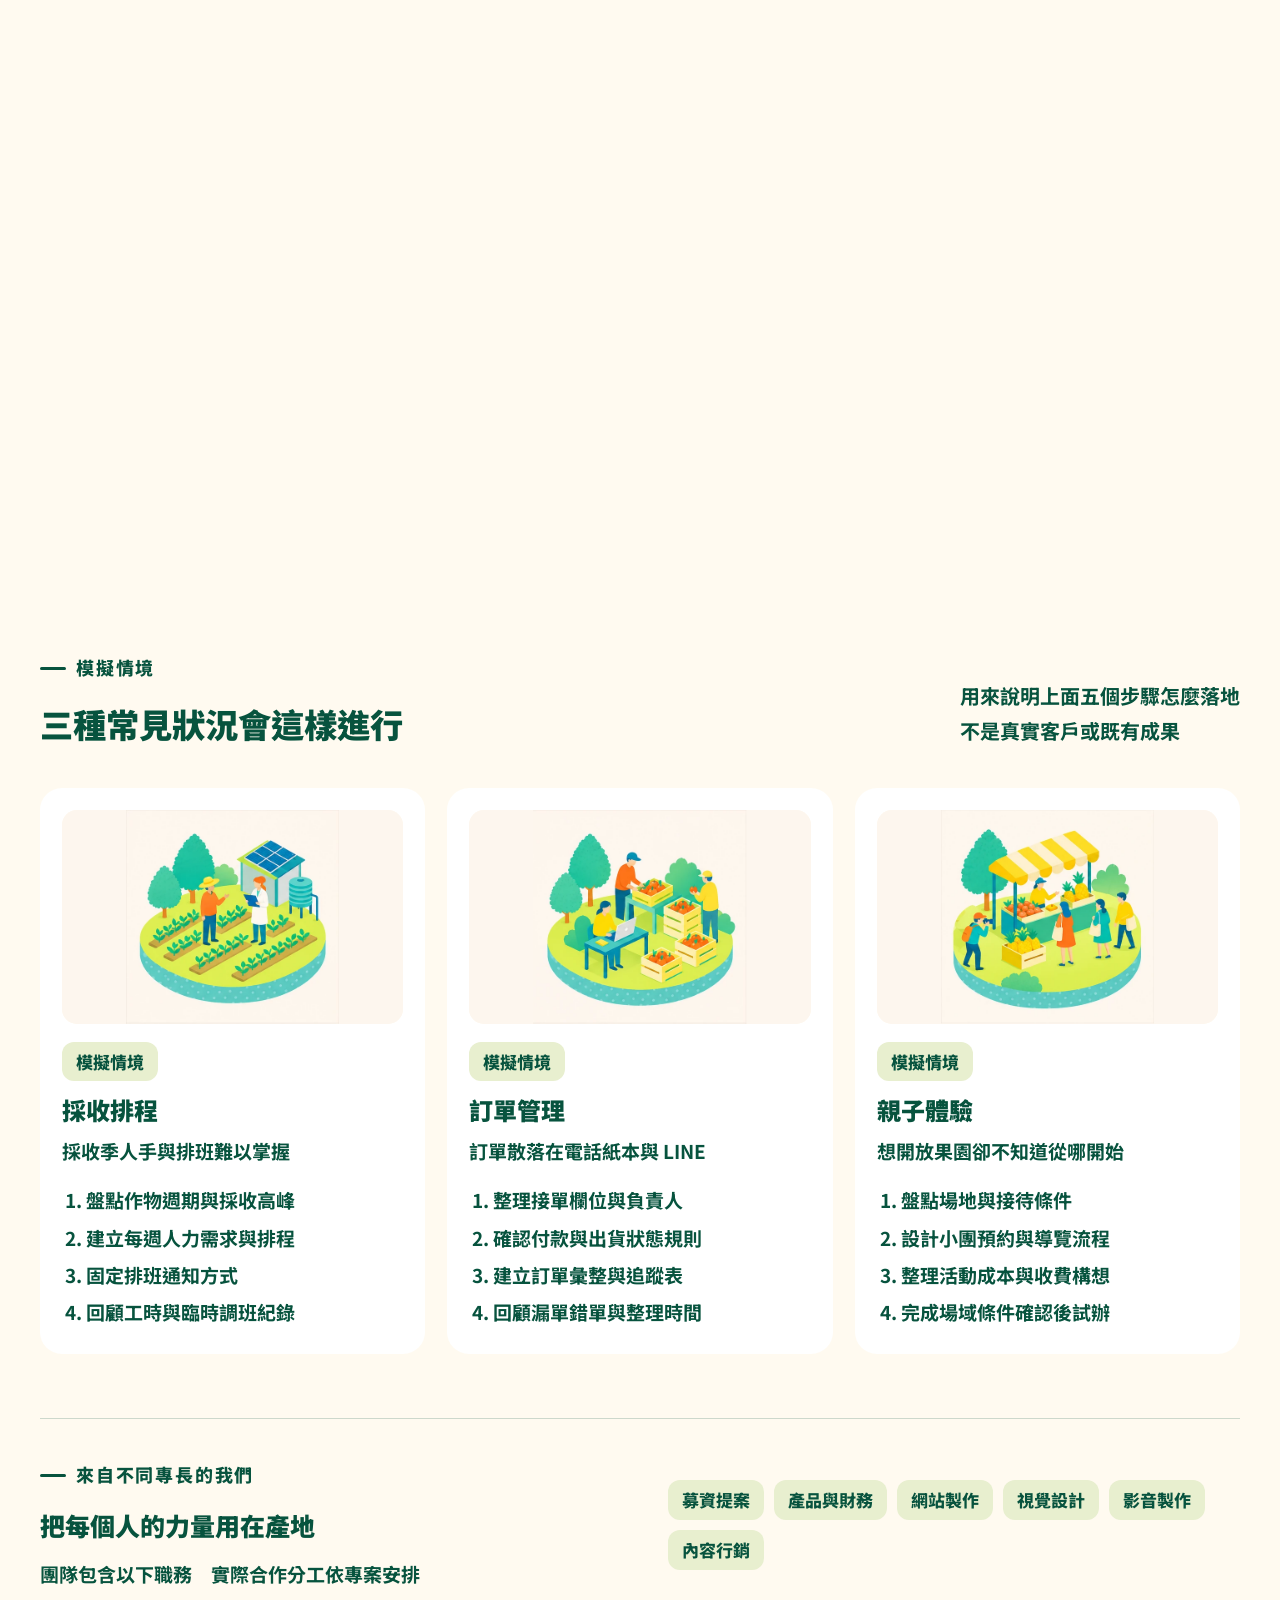
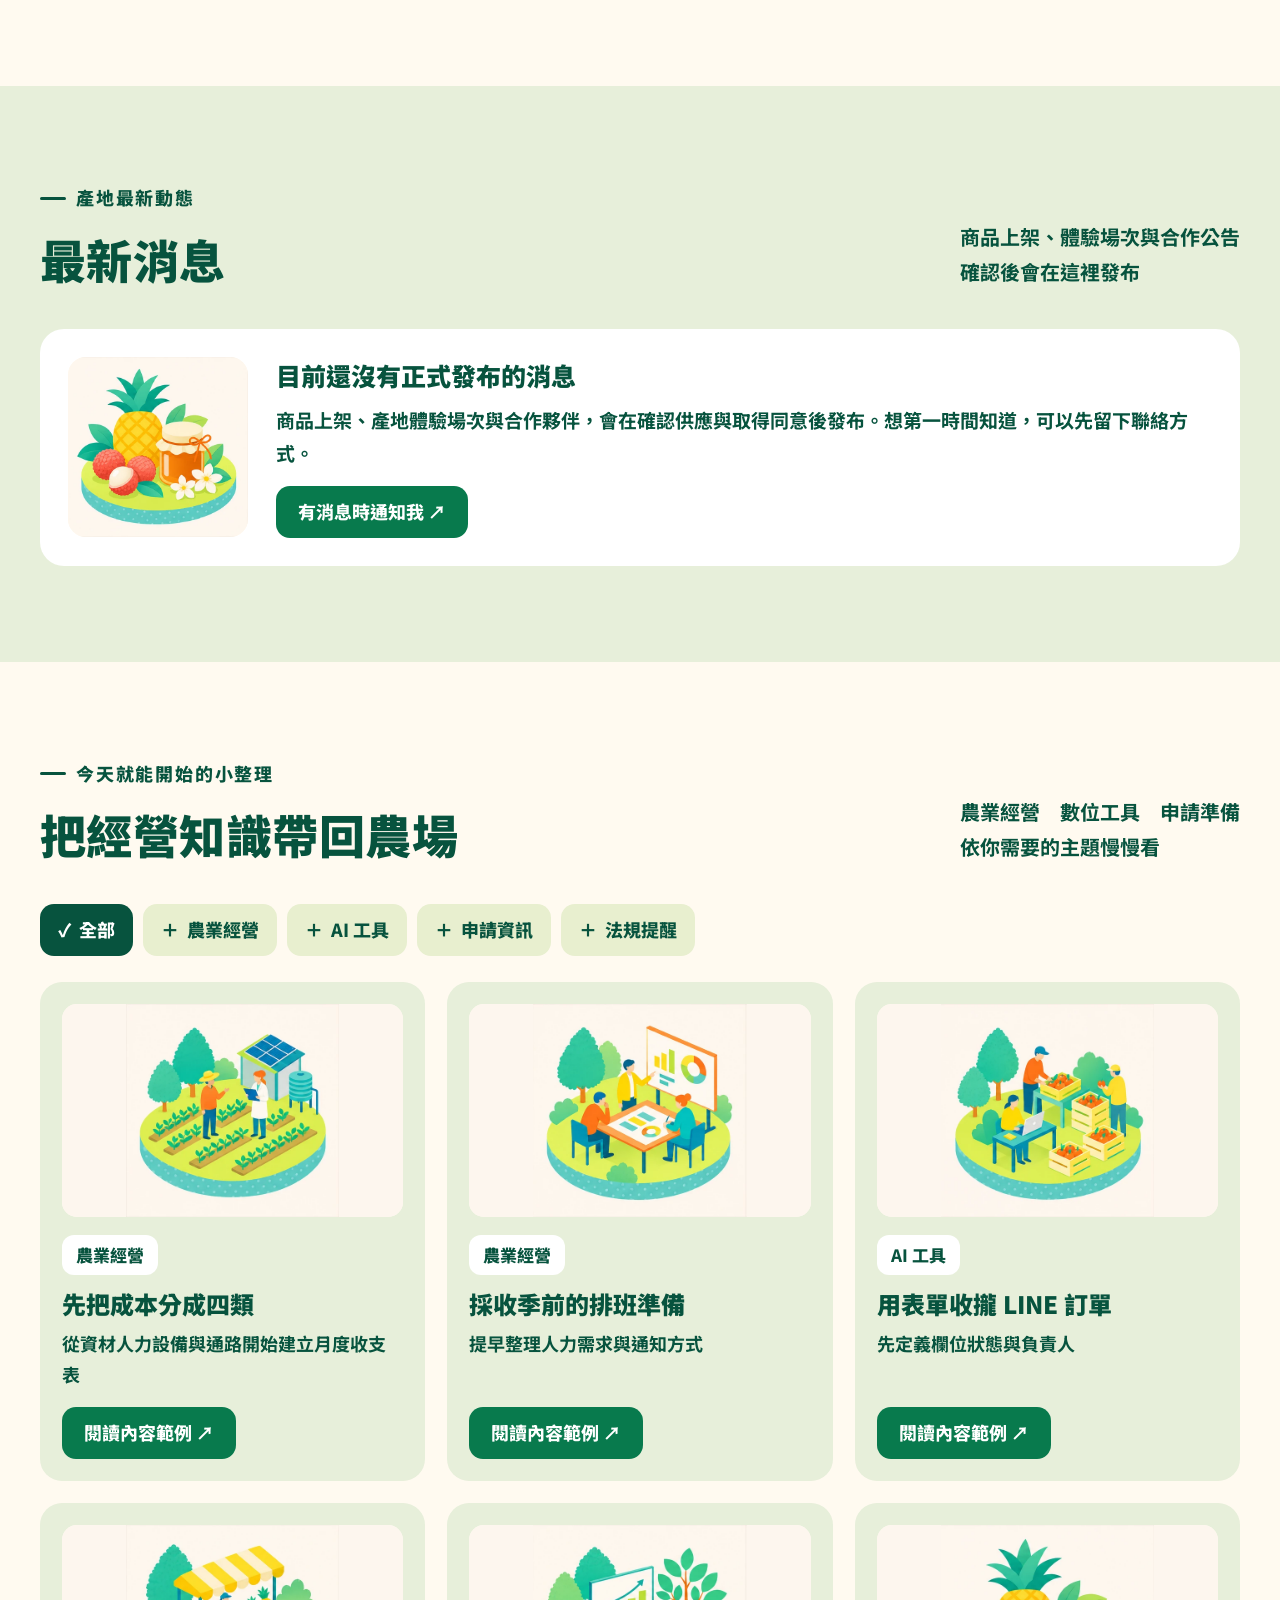
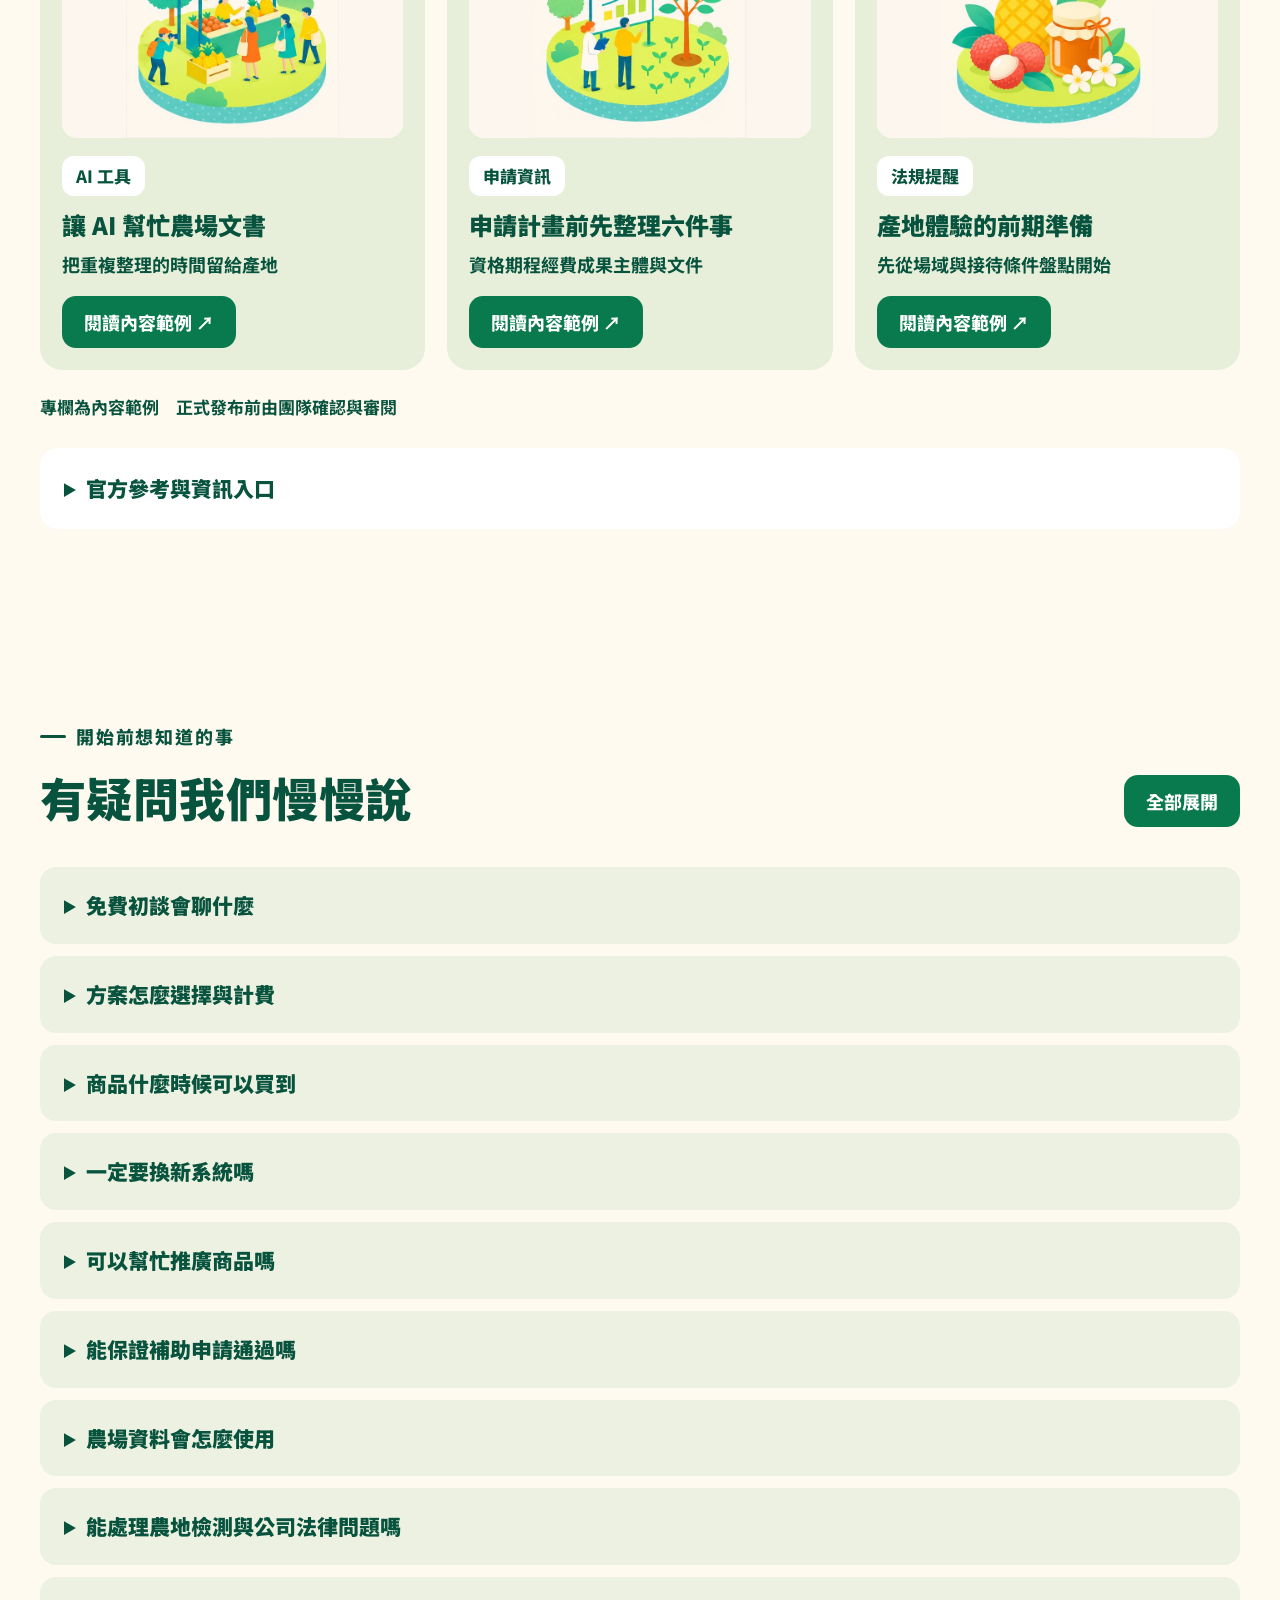
==== commit 29126a7d: "預約初談改為 B2B 版題目：先選身分再分流，串接 B2B 專用 Google 表單代碼（暫不送出） - data.js 新增 INQUIRY（題目、選項、Google 表單欄位代碼），googleF" ====
--- a/site/index.html
+++ b/site/index.html
@@ -216,7 +216,7 @@
         <div class="contact-copy">
           <div class="eyebrow">一起種下新的可能</div>
           <h2 id="contact-title">有想法就來聊聊</h2>
-          <p>想改善農場經營<br>想詢問商品或體驗<br>或想和我們一起支持小農</p>
+          <p>想詢問批發報價或樣品<br>想談 OEM 聯名或企業禮盒<br>或想改善農場經營</p>
           <p>先把想法整理下來<br>不用一次說得很完整</p>
           <div class="contact-info" id="contact-info"></div>
           <div class="contact-art" id="contact-art"></div>
--- a/site/styles.css
+++ b/site/styles.css
@@ -137,7 +137,7 @@
 .entry {
   display: flex; flex-direction: column; justify-content: space-between;
   padding: calc(var(--cell) * .12);
-  background: var(--ink); color: var(--white);
+  background: #045c36; color: var(--white);
   font-weight: 900; transition: background-color .2s;
 }
 .entry .num { display: block; font-size: calc(var(--cell) * .24); line-height: 1; margin-bottom: calc(var(--cell) * .07); letter-spacing: .02em; }
@@ -346,6 +346,14 @@
 .topic-option input:checked + span { background: var(--ink); color: var(--white); }
 .topic-option input:checked + span::before { content: "✓"; }
 .topic-option input:focus-visible + span { outline: 3px solid var(--orange); outline-offset: 3px; }
+.topic-option.radio span::before { content: "○"; }
+.topic-option.radio input:checked + span::before { content: "●"; }
+.form-section { margin-top: 36px; padding-top: 28px; border-top: 2px solid var(--line); }
+.form-section-title { font-size: 24px; font-weight: 900; color: var(--ink); margin: 0 0 18px; }
+.topic-field legend { margin-bottom: 10px; }
+.other-input { margin-top: 12px; }
+#inquiry > .form-grid:first-of-type .topic-field { margin-bottom: 4px; }
+#inquiry .consent { margin-top: 32px; }
 .consent { grid-column: 1 / -1; background: var(--white); border-radius: 14px; padding: 14px 16px; }
 .consent label { display: flex; gap: 10px; align-items: flex-start; font-size: 17px; margin: 0; cursor: pointer; }
 .consent input { width: 22px; height: 22px; margin-top: 4px; accent-color: var(--ink); flex-shrink: 0; }
